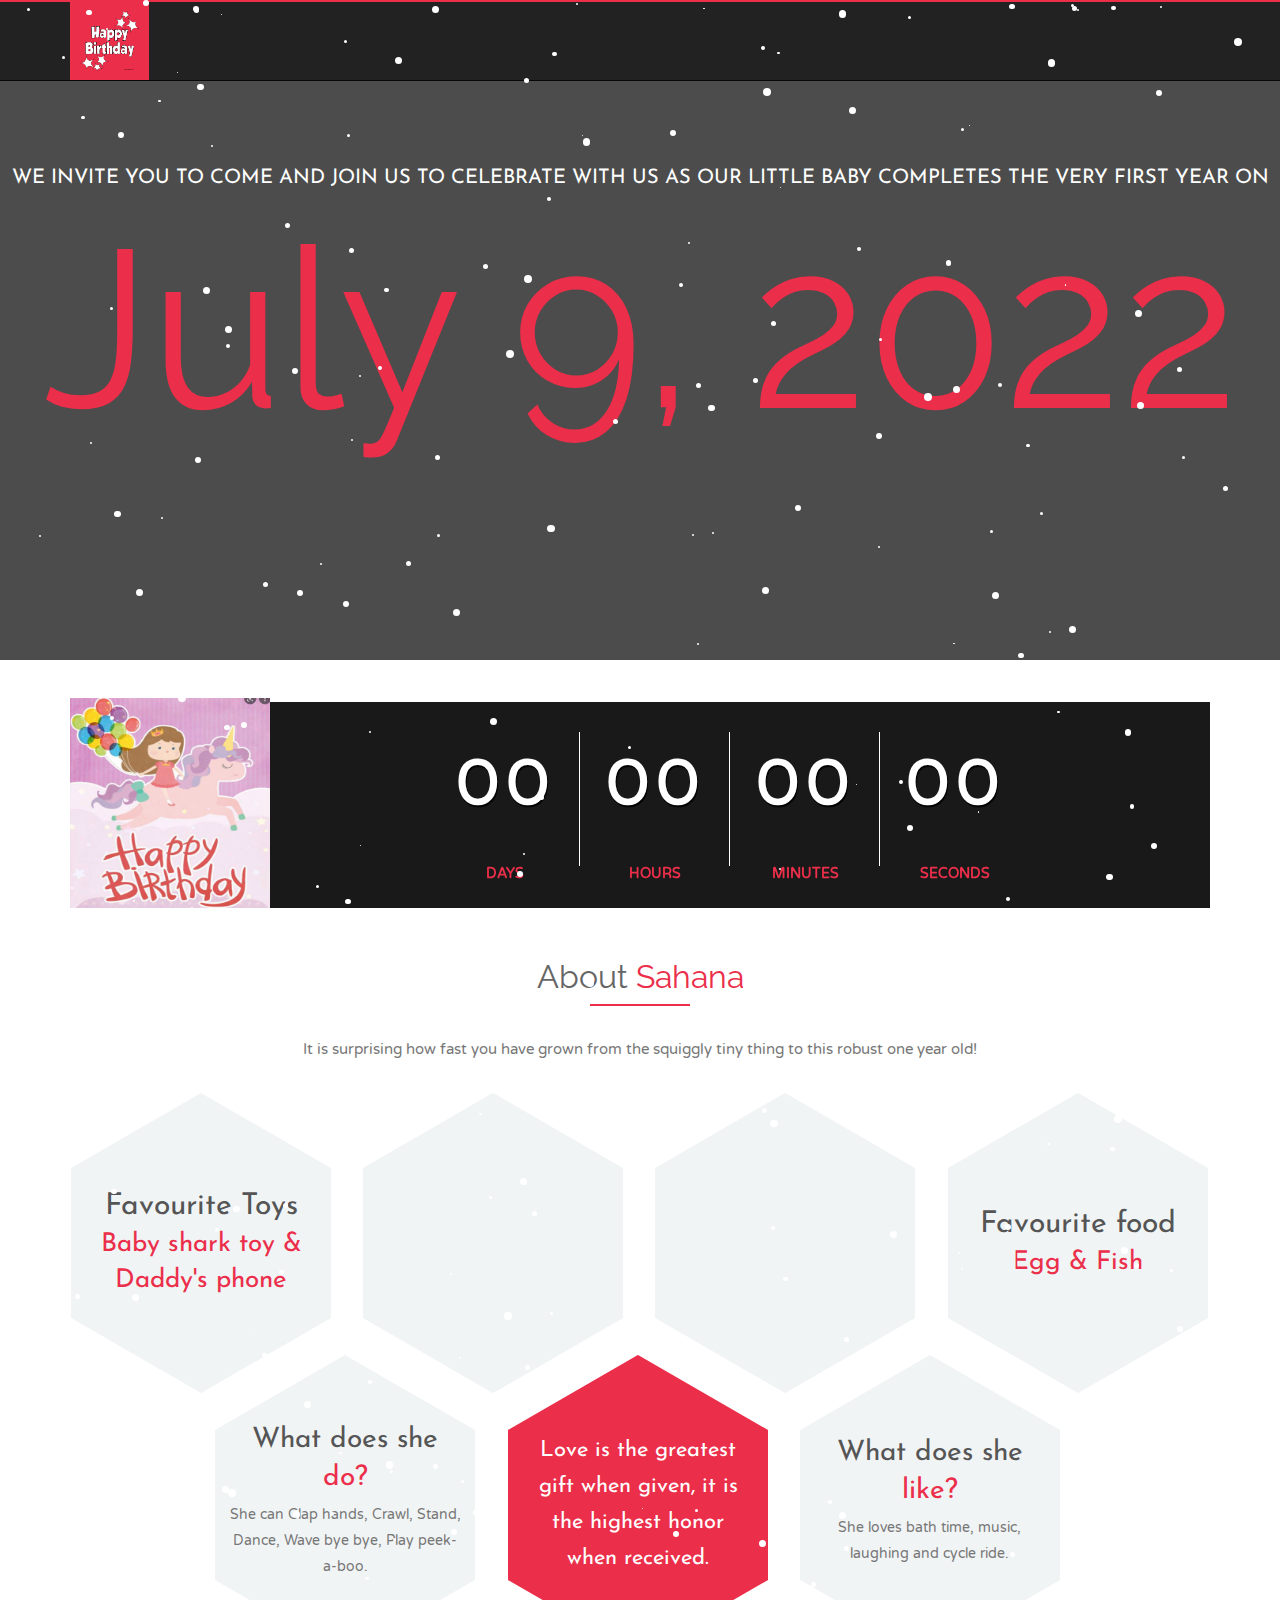
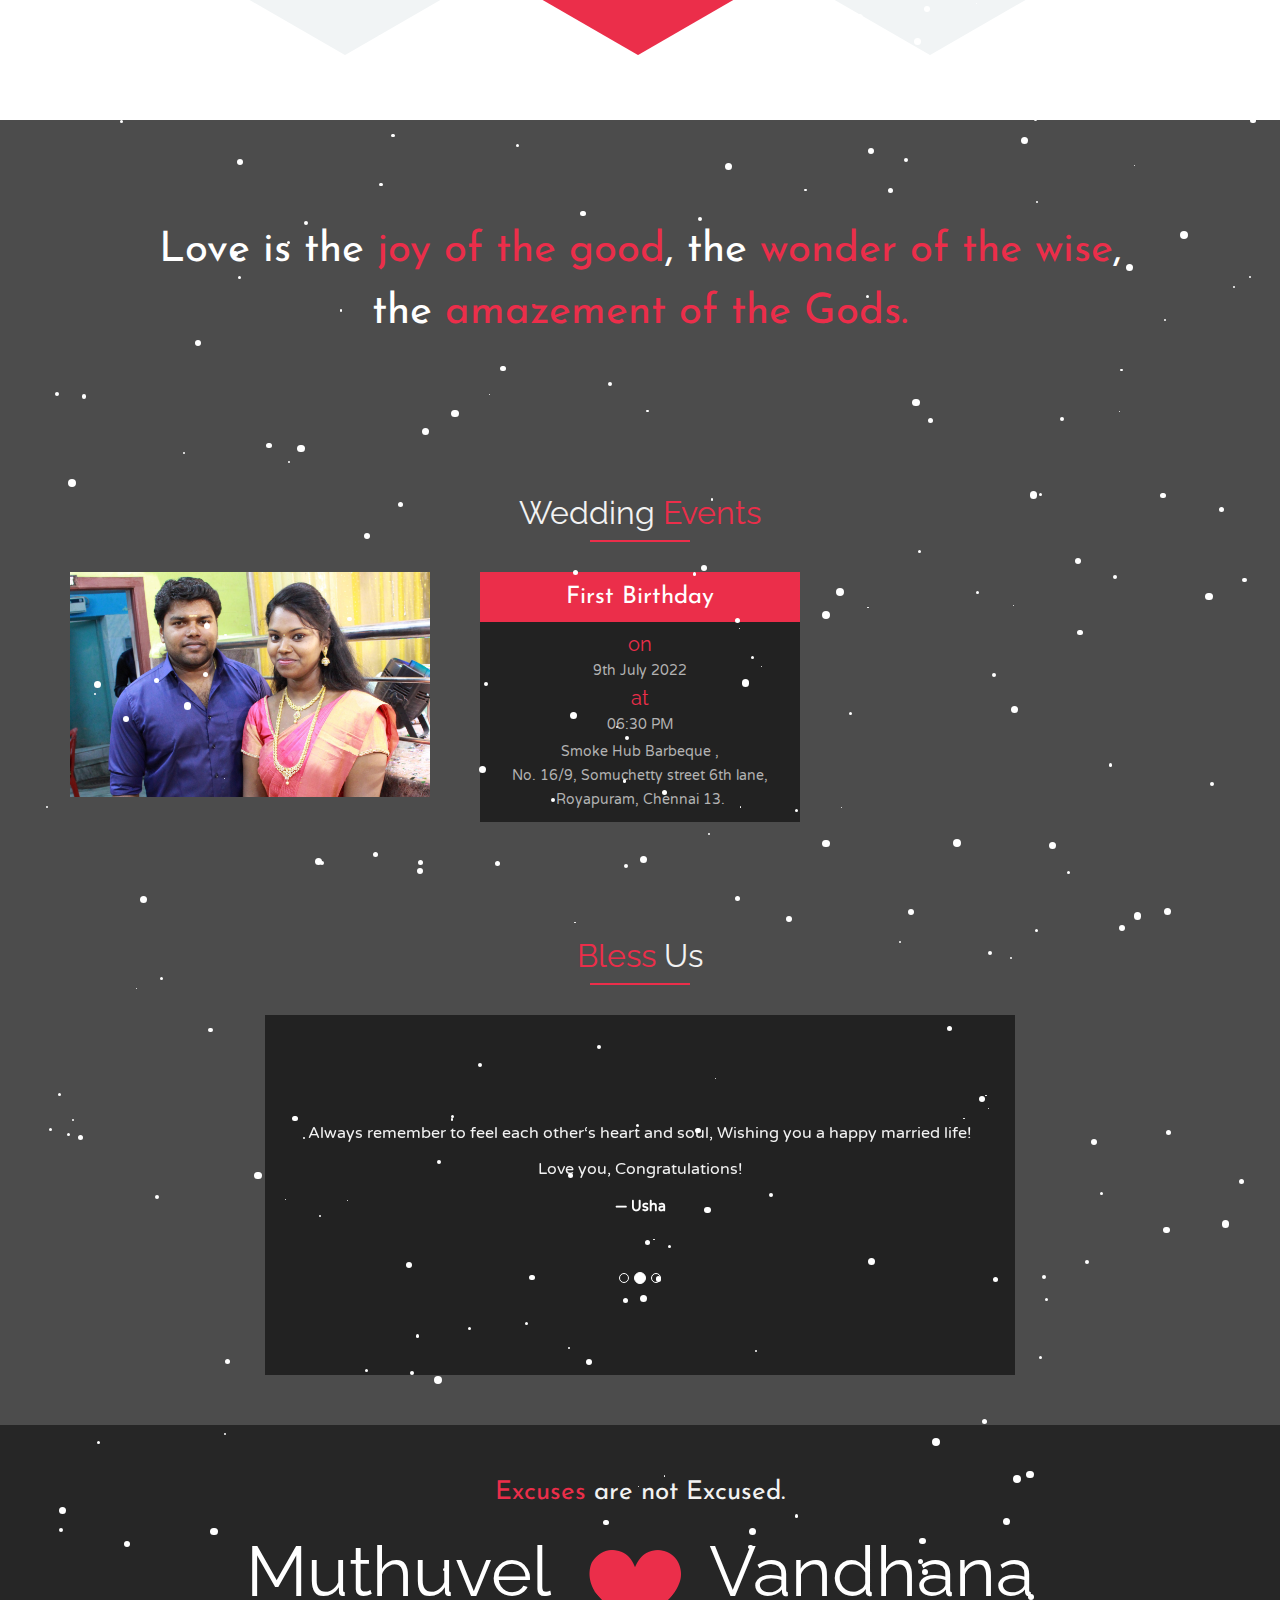
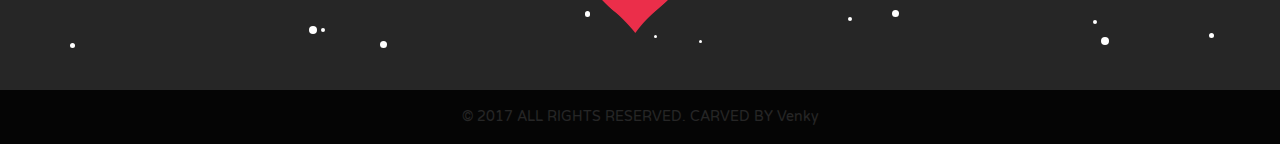
==== index.html @ 5676f1bd "Update index.html" ====
<!DOCTYPE html>
<!-- saved from url=(0027)http://prakashwedskomal.in/ -->
<html lang="en"><head><meta http-equiv="Content-Type" content="text/html; charset=UTF-8">
        <title>Happy Birthday</title>
        <meta name="viewport" content="width=device-width, initial-scale=1.0, maximum-scale=1.0, user-scalable=0">
        <link rel="icon" href="http://prakashwedskomal.in/images/retina/fevicon.png" type="image/png" sizes="32x32">
        <!-- CSS -->
        <!-- bootstrap -->
        <link href="./wedsite/bootstrap.min.css" rel="stylesheet" type="text/css">
        <!-- font awesome -->
        <link href="./wedsite/font-awesome.min.css" rel="stylesheet" type="text/css">
        <!-- pageloader -->
        <link href="./wedsite/pageloader.css" rel="stylesheet" type="text/css">
        <!-- Animate ss-->
        <link href="./wedsite/animate.min.css" rel="stylesheet" type="text/css">
        <!-- Slippry Slider -->
        <link href="./wedsite/slippry.css" rel="stylesheet" type="text/css">
        <!-- lightcase -->
        <link href="./wedsite/lightcase.css" rel="stylesheet" type="text/css">
        <!-- cs select -->
        <link href="./wedsite/cs-select.css" rel="stylesheet" type="text/css">
        <!-- elastic select -->
        <link href="./wedsite/cs-skin-elastic.css" rel="stylesheet" type="text/css">
        <!-- main -->
        <link href="./wedsite/style.css" rel="stylesheet" type="text/css">
        <!-- Responsive -->
        <link href="./wedsite/responsive.css" rel="stylesheet" type="text/css">
   <script type="text/javascript" charset="UTF-8" src="./wedsite/stats.js"></script><script type="text/javascript" charset="UTF-8" src="./wedsite/AuthenticationService.Authenticate"></script></head>
    <body data-spy="scroll" oncontextmenu="return false;" style="overflow: visible;">
        <div id="pageloader" style="border-top: 3px solid rgb(34, 34, 34); background-color: rgb(237, 36, 55); display: none;">
            <div id="loadercontent" style="background-image: url(&quot;images/retina/general/bride-icon.png&quot;); background-size: cover; background-position: center center; display: none;"></div>
        </div>
        <!-- ==========  Header  ========== -->
        <header class="main-header">
            <nav id="Wedding_menu" class="navbar navbar-inverse navbar-fixed-top">
                <div class="container">
                    <div class="navbar-header">
                        <button type="button" class="navbar-toggle" data-toggle="collapse" data-target="#myNavbar">
                            <span class="icon-bar"></span>
                            <span class="icon-bar"></span>
                            <span class="icon-bar"></span>
                        </button>
                        <a class="navbar-brand">
                            <img src="./wedsite/16.png" class="logo" alt="logo">
                        </a>
                    </div>
                    <div class="collapse navbar-collapse" id="myNavbar" style="display:none!important;">
                        <ul class="nav navbar-nav navbar-right">
                            <li class="active"><a href="#Banner"><figure><img src="./wedsite/home.png" alt="Home"></figure><span>Home</span></a></li>
                            <li><a href="#Bridegroom"><figure><img src="./wedsite/couple.png" alt="Home"></figure><span>The Couple</span></a></li>
                            <li><a href="#Story"><figure><img src="./wedsite/love.png" alt="Home"></figure><span>Love Story</span></a></li>
                            <li><a href="#Events"><figure><img src="./wedsite/event.png" alt="Home"></figure><span>Events</span></a></li>
                            <li><a href="#Blessus"><figure><img src="./wedsite/bless.png" alt="Home"></figure><span>Bless Us</span></a></li>
                        </ul>
                    </div>
                </div>
            </nav>
        </header>
        <!-- ==========  /Header  ========== -->
        <!-- ==========  Banner  ========== -->
        <section id="Banner" class="animate-box in-view">
            <div class="main-banner">
                <div class="banner-content">
                    <div class="names" data-animate="fadeInUp" data-delay="1s" style="animation-duration: 2s; animation-delay: 1s;">
                    	<!-- <div class="name-boy">Vignesh &</div>
                    	<!--<div><img src="./wedsite/heart-icon.png" style="width:63px" class="footer-heart" alt="footer Heart"/></div>
                    	<div class="name-girl">Krithiga</div></div><div class="clearfix"></div> -->
                    <h4 class="invite" data-animate="fadeInUp" data-delay="1.1s" style="animation-duration: 2s; animation-delay: 1.1s;">We invite you to come and join us to celebrate with us as Our little Baby completes the very First Year on </h4>
                    <!--<img width="420" src="./wedsite/banner-img.png" class="banner-text" data-animate="fadeInUp" data-delay="1s" alt="banner image" style="animation-duration: 2s; animation-delay: 1s;">
                    <h4 class="invite" data-animate="fadeInUp" data-delay="1.3s" style="animation-duration: 2s; animation-delay: 1.3s;">To be held on</h4>-->
                    <div class="names" data-animate="fadeInUp" data-delay="1.4s" style="animation-duration: 2s; animation-delay: 1.4s;"><div class="name-boy">July 9, 2022</div></div>
                </div>
                <div class="sy-box"><div class="sy-slides-wrap"><div class="sy-slides-crop"><ul id="fade-slider" class="sy-list">
                    <li style="background-image: url(&quot;images/retina/banner/banner-1.jpg&quot;); transition-duration: 800ms; opacity: 1;" class="sy-slide fade useCSS sy-active"></li>
                    <li style="background-image: url(&quot;images/retina/banner/banner-2.jpg&quot;); transition-duration: 800ms; opacity: 0;" class="sy-slide fade useCSS"></li>
                    <li style="background-image: url(&quot;images/retina/banner/banner-3.jpg&quot;); transition-duration: 800ms; opacity: 0;" class="sy-slide fade useCSS"></li>
                </ul></div></div></div>
            </div>
        </section>
        <!-- ==========  /Banner  ========== -->
        <!-- ==========  Timer  ========== -->
        <section id="timer" style="margin-top: 30px;">
            <div class="container">
                <h3 class="hidden">Countdown</h3>
                <div class="row">
                    <div class="col-sm-12">
                        <div class="timer">
                            <div class="layer-bg">
                                <div class="row" style="margin-top: 62px;">
                                    <div class="col-sm-3 col-md-2 hidden-xs no-padding-right">
                                        <div class="timer-icon">
                                            <img src="./wedsite/17.png" width=200 height=210 alt="icon">
                                        </div>
                                    </div>
                                    <div class="col-sm-9 col-md-10">
                                        <div class="centered text-center" id="myCounter">   <div class="counter-group" id="myCounter">       <div class="counter-block">           <div class="counter days">               <div class="number show n1 hundreds">0</div>               <div class="number show n1 tens">0</div>               <div class="number show n1 units">0</div>               <div class="number hidden-up n2 hundreds">0</div>               <div class="number hidden-up n2 tens">0</div>               <div class="number hidden-up n2 units">0</div>           </div>           <div class="counter-caption">days</div>       </div>       <div class="counter-block">           <div class="counter hours">               <div class="number show n1 tens">0</div>               <div class="number show n1 units">0</div>               <div class="number hidden-up n2 tens">0</div>               <div class="number hidden-up n2 units">0</div>           </div>           <div class="counter-caption">hours</div>       </div>       <div class="counter-block">           <div class="counter minutes">               <div class="number show n1 tens">0</div>               <div class="number show n1 units">0</div>               <div class="number hidden-up n2 tens">0</div>               <div class="number hidden-up n2 units">0</div>           </div>           <div class="counter-caption">minutes</div>       </div>       <div class="counter-block">           <div class="counter seconds">               <div class="number show n1 tens">0</div>               <div class="number show n1 units">0</div>               <div class="number hidden-up n2 tens">0</div>               <div class="number hidden-up n2 units">0</div>           </div>           <div class="counter-caption">seconds</div>       </div>   </div></div>
                                    </div>
                                </div>
                            </div>
                        </div>
                    </div>
                </div>
            </div>
        </section>
        <!-- ==========  /Timer  ========== -->
        <!-- ==========  Bridegroom  ========== -->
        <section id="Bridegroom" class="bridegroom section-padding animate-box">
            <div class="container">
                <h3 class="section-title">About <span>Sahana</span></h3>
                <p class="section-tagline">
                  It is surprising how fast you have grown from the squiggly tiny thing to this robust one year old!
                </p>
                <div class="row">
                    <div class="couple-hex">
                        <div class="col-md-3 col-md-push-3 col-md-offset-0 col-sm-4 col-sm-offset-2">
                            <div class="hexagon" data-animate="zoomIn" data-delay="0.5s" style="animation-duration: 2s; animation-delay: 0.5s;"><div class="hexagon-in1"><div class="hexagon-in2 groom"></div></div></div>
                        </div>
                        <div class="col-md-3 col-md-pull-3 col-sm-4 text-center">
                            <div class="hexagon" data-animate="zoomIn" data-delay="1s" style="animation-duration: 2s; animation-delay: 1s;">
                                <div class="hexagon-in1">
                                    <div class="hexagon-in2">
                                        <div class="about-content">
                                        <h2>Favourite Toys</h2>
                                        <h4><span>Baby shark toy & Daddy's phone</span></h4>

                                        </div>
                                    </div>
                                </div>
                            </div>
                        </div>
                        <div class="col-md-3 col-sm-4 col-md-offset-0 col-sm-offset-2">
                            <div class="hexagon" data-animate="zoomIn" data-delay="0.5s" style="animation-duration: 2s; animation-delay: 0.5s;"><div class="hexagon-in1"><div class="hexagon-in2 bride"></div></div></div>
                        </div>
                        <div class="col-md-3 col-sm-4">
                            <div class="hexagon" data-animate="zoomIn" data-delay="1s" style="animation-duration: 2s; animation-delay: 1s;">
                                <div class="hexagon-in1">
                                    <div class="hexagon-in2">
                                        <div class="about-content">
                                        <h2>Favourite food</h2>
                                        <h4><span>Egg & Fish</span></h4>

                                        </div>
                                    </div>
                                </div>
                            </div>
                        </div>
                        <div class="col-md-3 col-sm-4 hexa-gap" style="margin-left: 145px;">
                            <div class="hexagon" data-animate="zoomIn" data-delay="1.5s" style="animation-duration: 2s; animation-delay: 1.5s;">
                                <div class="hexagon-in1">
                                    <div class="hexagon-in2">
                                        <div class="about-content">
                                        <h3 class="hex-title">What does she <span>do?</span></h3>
                                        <p>She can Clap hands, Crawl, Stand, Dance, Wave bye bye, Play peek-a-boo.</p>
                                        </div>
                                    </div>
                                </div>
                            </div>
                        </div>
                        <div class="col-md-3 col-sm-4">
                            <div class="hexagon" data-animate="zoomIn" data-delay="1.5s" style="animation-duration: 2s; animation-delay: 1.5s;">
                                <div class="hexagon-in1">
                                    <div class="hexagon-in2 hex-quote">
                                        <div class="about-content">
                                        <h4>Love is the greatest gift when given, it is the highest honor when received.</h4>
                                        </div>
                                    </div>
                                </div>
                            </div>
                        </div>
                        <div class="col-md-3 col-sm-4">
                            <div class="hexagon" data-animate="zoomIn" data-delay="1.5s" style="animation-duration: 2s; animation-delay: 1.5s;">
                                <div class="hexagon-in1">
                                    <div class="hexagon-in2">
                                        <div class="about-content">
                                        <h3 class="hex-title">What does she <span>like?</span></h3>
                                        <p>She loves bath time, music,  laughing and cycle ride.</p>
                                        </div>
                                    </div>
                                </div>
                            </div>
                        </div>
                    </div>
                </div>
            </div>
        </section>
        <!-- ==========  /Bridegroom  ========== -->
        <!-- ==========  Parallax Section  ========== -->
        <section>
            <div class="parallax-section">
              <h2> Love is the <span>joy of the good</span>, the <span>wonder of the wise</span>, the <span>amazement of the Gods.</span></h2>
            </div>
        </section>
        <!-- ==========  /Parallax Section  ========== -->
        <!-- ==========  Love Story  ========== -->
        <section id="Story" class="section-padding animate-box" style='display:none!important;'>
            <div class="container">
                <h3 class="section-title">Love <span>Story</span></h3>
                <div class="story-section">
                    <div class="story-line hidden-xs">
                        <img src="./wedsite/heart.png" class="start" alt="Start">
                        <img src="./wedsite/heart.png" class="end" alt="End">
                    </div>
                    <div class="row">
                        <div class="col-md-5 met col-sm-5 col-sm-offset-1 col-md-offset-1 col-xs-12">
                            <div class="story-content left animated" data-animate="fadeInLeft">
                                <span class="story-date pull-right">1st May 2017</span>
                                <h3><span>Vandhana</span> Persumes</h3>
                                <img src="./wedsite/13.JPG" alt="How we met" class="img-responsive">
                                <p class="text-right">The moment we saw each other, we fell in love, and we laughed, because we knew!</p>
                            </div>
                        </div>
                        <div class="propose col-md-5 col-sm-5 col-xs-12">
                            <div class="story-content right animated" data-animate="fadeInRight" data-delay="1s">
                                <span class="story-date">1st May 2017</span>
                                <h3 class="pull-right">Muthuvel <span>Presumes</span></h3>
                                <img src="./wedsite/14.JPG" alt="Love Proposal" class="img-responsive">
                                <p>The love that bloomed when our eyes met is the precious moment in our life. The priceless day of our life that could be cherished for lifetime.</p>
                            </div>
                        </div>
                        <div class="engage col-md-5 col-sm-5 col-sm-offset-1 col-md-offset-1 col-xs-12">
                            <div class="story-content left animated" data-animate="fadeInLeft" data-delay="1.5s">
                                <span class="story-date pull-right">28th June 2017</span>
                                <h3>We Got <span>Engaged</span></h3>
                                <img src="./wedsite/15.JPG" alt="We Got Engaged" class="img-responsive">
                                <p class="text-right">"Engagement marks the end of a whirlwind romance and begining of an eternal love story. After so much waiting and anticipating two hearts unites for a single beat and finds Love, Joy, Peace and contentment."</p>
                            </div>
                        </div>
                    </div>
                </div>
            </div>
        </section>
        <!-- ==========  /Love Story  ========== -->
        <!-- ==========  Event Section  ========== -->
        <section id="Events" class="section-padding animate-box">
            <div class="container">
                <h3 class="section-title light">Wedding <span>Events</span></h3>
                <div class="row">
                    <div class="col-md-4 col-sm-4">
                        <div style="height:225px" class="event-container style-2 animated" data-animate="fadeInUp">
                            <div class="event-image">
                                <img src="./wedsite/image12.jpg" class="img-responsive" alt="event1">
                            </div>

                        </div>
                    </div>
                    <div class="col-md-4 col-sm-4">
                        <div class="event-container style-2 animated" data-animate="fadeInUp" data-delay="0.5s">

                            <div style="margin-top:0em;" class="event-desc">
                                <h2 class="event-name">First Birthday</h2>
                                <div class="event-detail">
                                    <span class="on-at">on</span>
                                    <span class="content">9th July 2022</span>
                                    <span class="on-at">at</span>
                                    <span class="content">06:30 PM</span>
                                    <span class="content">Smoke Hub Barbeque , <br>No. 16/9, Somuchetty street 6th lane, <br>Royapuram, Chennai 13.</span>
                                </div>
                            </div>
                        </div>
                    </div>

					          <div id="nj-mappy" class="col-md-4 col-sm-4" style="height:232px;">

                    </div>

                </div>
            </div>
        </section>
        <!-- ==========  /Event Section  ========== -->
        <!-- ==========  Gallery Section  ========== -->
        <section id="Gallery" class="section-padding animate-box" style="display: none;">
            <div class="container">
                <h3 class="section-title">Couple's <span>Gallery</span></h3>
                <div class="isotopeFilters">

                </div>
                <div class="row">
                    <div class="isotopeContainer" style="position: relative; height: 1320px;">
                        <div class="col-xs-12 col-sm-6 col-md-4 col-lg-4 isotopeSelector engagement dj" style="position: absolute; left: 0px; top: 0px;">
                            <figure>
                                <div class="gallery-container">
                                    <img class="img-responsive" src="./wedsite/gallery-1.jpg" alt="sample image">

                                </div>
                            </figure>
                        </div>
                        <div class="col-xs-12 col-sm-6 col-md-4 col-lg-4 isotopeSelector wedding dj" style="position: absolute; left: 390px; top: 0px;">
                            <figure>
                                <div class="gallery-container">
                                    <img class="img-responsive" src="./wedsite/gallery-2.jpg" alt="sample image">

                                </div>
                            </figure>
                        </div>
                        <div class="col-xs-12 col-sm-6 col-md-4 col-lg-4 isotopeSelector engagement dj" style="position: absolute; left: 780px; top: 0px;">
                            <figure>
                                <div class="gallery-container">
                                    <img class="img-responsive" src="./wedsite/gallery-3.jpg" alt="sample image">

                                </div>
                            </figure>
                        </div>
                        <div class="col-xs-12 col-sm-6 col-md-4 col-lg-4 isotopeSelector wedding party" style="position: absolute; left: 0px; top: 330px;">
                            <figure>
                                <div class="gallery-container">
                                    <img class="img-responsive" src="./wedsite/gallery-4.jpg" alt="sample image">

                                </div>
                            </figure>
                        </div>
                        <div class="col-xs-12 col-sm-6 col-md-4 col-lg-4 isotopeSelector engagement party" style="position: absolute; left: 390px; top: 330px;">
                            <figure>
                                <div class="gallery-container">
                                    <img class="img-responsive" src="./wedsite/gallery-5.jpg" alt="sample image">

                                </div>
                            </figure>
                        </div>
                        <div class="col-xs-12 col-sm-6 col-md-4 col-lg-4 isotopeSelector wedding party" style="position: absolute; left: 780px; top: 330px;">
                            <figure>
                                <div class="gallery-container">
                                    <img class="img-responsive" src="./wedsite/gallery-6.jpg" alt="sample image">

                                </div>
                            </figure>
                        </div>
                        <div class="col-xs-12 col-sm-6 col-md-4 col-lg-4 isotopeSelector engagement dj" style="position: absolute; left: 0px; top: 660px;">
                            <figure>
                                <div class="gallery-container">
                                    <img class="img-responsive" src="./wedsite/gallery-7.jpg" alt="sample image">

                                </div>
                            </figure>
                        </div>
                        <div class="col-xs-12 col-sm-6 col-md-4 col-lg-4 isotopeSelector wedding party" style="position: absolute; left: 390px; top: 660px;">
                            <figure>
                                <div class="gallery-container">
                                    <img class="img-responsive" src="./wedsite/gallery-8.jpg" alt="sample image">

                                </div>
                            </figure>
                        </div>
                        <div class="col-xs-12 col-sm-6 col-md-4 col-lg-4 isotopeSelector engagement dj party" style="position: absolute; left: 780px; top: 660px;">
                            <figure>
                                <div class="gallery-container">
                                    <img class="img-responsive" src="./wedsite/gallery-9.jpg" alt="sample image">

                                </div>
                            </figure>
                        </div>
						                        <div class="col-xs-12 col-sm-6 col-md-4 col-lg-4 isotopeSelector engagement dj party" style="position: absolute; left: 0px; top: 990px;">
                            <figure>
                                <div class="gallery-container">
                                    <img class="img-responsive" src="./wedsite/gallery-10.jpg" alt="sample image">

                                </div>
                            </figure>
                        </div>
                        <div class="col-xs-12 col-sm-6 col-md-4 col-lg-4 isotopeSelector engagement dj party" style="position: absolute; left: 390px; top: 990px;">
                            <figure>
                                <div class="gallery-container">
                                    <img class="img-responsive" src="./wedsite/gallery-11.jpg" alt="sample image">

                                </div>
                            </figure>
                        </div>
                        <div class="col-xs-12 col-sm-6 col-md-4 col-lg-4 isotopeSelector engagement dj party" style="position: absolute; left: 780px; top: 990px;">
                            <figure>
                                <div class="gallery-container">
                                    <img class="img-responsive" src="./wedsite/gallery-12.jpg" alt="sample image">

                                </div>
                            </figure>
                        </div>

                    </div>
                </div>
            </div>
        </section>
        <!-- ==========  /Gallery Section  ========== -->
        <!-- ==========  Bless us Section  ========== -->
        <section id="Blessus" class="section-padding blessus animate-box">
            <div class="container">
                <div class="row">
                    <h3 class="section-title light"><span>Bless</span> Us</h3>
                    <div class="col-md-8 col-md-offset-2">
                        <div class="blessus-wrap">
                            <div class="bless-flipcard">
                                <div class="bless-carousel">
                                    <div class="row">
                                        <div class="col-md-12">
                                            <div id="wish" class="wish carousel slide" data-ride="carousel">
                                                <!--Wrapper for slides-->
                                                <div class="carousel-inner" role="listbox">


                                                    <div class="item active">
                                                        <blockquote class="">
                                                            <p>Always remember to feel each other‘s heart and soul, Wishing you a happy married life! Love you, Congratulations! </p>
                                                            <footer>Usha</footer>
                                                        </blockquote>
                                                    </div>

                                                    <div class="item">
                                                        <blockquote class="">
                                                            <p>To love and to be loved is a precious gift a person could have.... I wish you both cherish that lovely gift now and forever.." Congratulations..</p>
                                                            <footer>Vicky</footer>
                                                        </blockquote>
                                                    </div>

                                                    <div class="item">
                                                        <blockquote class="">
                                                            <p>Dear friends, congratulations on your big day! We are so happy that two of you have found the true love that is strong and undeniable. May God bless you!</p>
                                                            <footer>Venky</footer>
                                                        </blockquote>
                                                    </div>

                                                </div>
                                                <div class="clearfix"></div>
                                                <!--Indicators-->
                                                <ol class="carousel-indicators">
                                                    <li data-target="#wish" data-slide-to="0" class=""></li>
                                                    <li data-target="#wish" data-slide-to="1" class="active"></li>
                                                    <li data-target="#wish" data-slide-to="2" class=""></li>
                                                </ol>
                                            </div>
                                        </div>
                                    </div>
                                </div>
                              </div>
                        </div>
                    </div>
                </div>
            </div>
        </section>
        <!-- ==========  /Bless us Section  ========== -->


        <!-- ==========  RSVP Section  ========== -->
        <section id="RSVP" class="section-padding rsvp animate-box" style="display: none;">
            <div class="container">
                <h3 class="section-title">Are You <span>Attending</span></h3>
                <p class="section-tagline">
                    Please RSVP Before March 28th
                </p>
                <div class="row">
                    <div class="col-md-8 col-sm-10 col-sm-offset-1 col-md-offset-2">
                        <form id="" class="animated" action="" method="post" data-animate="zoomIn" data-delay="0.2s">
                            <div class="row">
                                <div class="col-md-12">
                                    <div class="form-group">
                                        <input type="text" name="name" id="name" class="form-control" placeholder="Your Name" required="">
                                    </div>
                                </div>

                            </div>
                            <div class="row">
                                <div class="col-md-6">
                                    <div class="form-group">
                                        <input type="text" name="email" id="email" class="form-control" placeholder="Your Email" required="">
                                    </div>
                                </div>
                                <div class="col-md-6">
                                    <div class="form-group">
                                        <input type="text" name="number" id="number" class="form-control" placeholder="Number of Guests" required="">
                                    </div>
                                </div>
                            </div>
                            <div class="row">
                                <div class="col-md-12">
                                    <div class="form-group">
                                        <textarea class="form-control" id="message" name="message" placeholder="Notes" rows="5"></textarea>
                                    </div>
                                </div>
                            </div>
                            <div class="row">
                                <div class="col-md-4">
                                    <div class="form-group">
                                        <button type="submit" name="submit" id="submit" class="btn col-md-12">I am Attending</button>
                                    </div>
                                </div>
                            </div>
                        </form>
                    </div>
                </div>
            </div>
        </section>
        <!-- ==========  /RSVP Section  ========== -->



        <!-- ==========  Footer Section  ========== -->
        <footer class="footer">
            <div class="container">
                <div class="row">
                    <div class="col-md-12">
                        <div class="footer-names" style="margin-bottom: 50px;">
                            <h4><span>Excuses </span>are not Excused.</h4>
                            <h2 class="footer-name groom">Muthuvel</h2>
                            <img src="./wedsite/heart-icon.png" class="footer-heart" alt="footer Heart">
                            <h2 class="footer-name bride">Vandhana</h2>
                        </div>
                    </div>
                </div>
                <div class="row">
                    <div class="col-sm-12">

                    </div>
                </div>
            </div>

            <div class="footer-copyright">
                <span>© 2017 ALL RIGHTS RESERVED. CARVED BY Venky</span>
            </div>
        </footer>
        <!-- ==========  /Footer Section  ========== -->


        <!-- ==========  Auto Play Music  ========== -->
        <!--<audio id="myAudio" src="music/music.mp3" loop="" preload="auto" eq-attached="true"></audio>
        <a id="togglePlay" class="play active"></a>
        <input type="hidden" id="isPlaying" name="isPlaying" value="true">-->
        <!-- ==========  /Auto Play Music  ========== -->

        <!-- ==========  Snow Fall Action Button  ========== -->
        <!--<a id="snow" class="active" href="javascript:void(0);"><img src="images/snow.png" width="32" alt="snow" /></a>-->

        <a class="gototop" href="#top"><div class="up-icon"></div></a>
        <!-- js -->
        <!-- Jquery 2.1.4 -->
        <script src="./wedsite/jquery.js" type="text/javascript"></script>

        <!-- Jquery Ui -->
        <script src="./wedsite/jquery-ui.min.js" type="text/javascript"></script>
        <!-- Bootstrap -->
        <script src="./wedsite/bootstrap.min.js" type="text/javascript"></script>
        <!-- LiveLoader -->
        <script src="./wedsite/liveloader.js" type="text/javascript"></script>
        <!-- Slippry Slider -->
        <script src="./wedsite/slippry.js" type="text/javascript"></script>
        <!-- lightcase -->
        <script src="./wedsite/lightcase.js" type="text/javascript"></script>
        <!-- Scroll To Animate -->
        <script src="./wedsite/scroll-animate.js" type="text/javascript"></script>
        <!-- isotope -->
        <script src="./wedsite/isotope.min.js" type="text/javascript"></script>
        <!-- instafeed -->
        <script src="./wedsite/instafeed.js" type="text/javascript"></script>
        <!-- timer -->
        <script src="./wedsite/jquery.mb-comingsoon.min.js" type="text/javascript"></script>
        <!-- validation -->
        <script src="./wedsite/jquery.validate.js" type="text/javascript"></script>
        <!--Bless form js-->
        <script src="./wedsite/bless-form.js" type="text/javascript"></script>
        <!--RSVP form js-->
        <script src="./wedsite/rsvp-form.js" type="text/javascript"></script>
        <!--Select js-->
        <script src="./wedsite/classie.js" type="text/javascript"></script>
        <script src="./wedsite/selectFx.js" type="text/javascript"></script>
         <!--Snow Fall js -->
        <script src="./wedsite/snowfall.jquery.js" type="text/javascript"></script>
        <!-- Script -->
        <script src="./wedsite/script.js" type="text/javascript"></script>
        <!-- Map -->
        <!-- Gmap -->
			<script type="text/javascript">
// <![CDATA[
var colours=new Array('#f00', '#f06', '#f0f', '#f6f', '#f39', '#f9c'); // colours of the hearts
var minisize=16; // smallest size of hearts in pixels
var maxisize=28; // biggest size of hearts in pixels
var hearts=66; // maximum number of hearts on screen
var over_or_under="over"; // set to "over" for hearts to always be on top, or "under" to allow them to float behind other objects

var x=ox=400;
var y=oy=300;
var swide=800;
var shigh=600;
var sleft=sdown=0;
var herz=new Array();
var herzx=new Array();
var herzy=new Array();
var herzs=new Array();
var kiss=false;

if (typeof('addRVLoadEvent')!='function') function addRVLoadEvent(funky) {
  var oldonload=window.onload;
  if (typeof(oldonload)!='function') window.onload=funky;
  else window.onload=function() {
    if (oldonload) oldonload();
    funky();
  }
}

addRVLoadEvent(mwah);

function mwah() { if (document.getElementById) {
  var i, heart;
  for (i=0; i<hearts; i++) {
    heart=createDiv("auto", "auto");
    heart.style.visibility="hidden";
	heart.style.zIndex=(over_or_under=="over")?"1001":"0";
    heart.style.color=colours[i%colours.length];
	heart.style.pointerEvents="none";
    if (navigator.appName=="Microsoft Internet Explorer") heart.style.filter="alpha(opacity=75)";
    else heart.style.opacity=0.75;
    heart.appendChild(document.createTextNode(String.fromCharCode(9829)));
    document.body.appendChild(heart);
    herz[i]=heart;
	herzy[i]=false;
  }
  set_scroll();
  set_width();
  herzle();
}}

function herzle() {
  var c;
  if (Math.abs(x-ox)>1 || Math.abs(y-oy)>1) {
    ox=x;
    oy=y;
    for (c=0; c<hearts; c++) if (herzy[c]===false) {
	  herz[c].firstChild.nodeValue=String.fromCharCode(9829);
      herz[c].style.left=(herzx[c]=x-minisize/2)+"px";
      herz[c].style.top=(herzy[c]=y-minisize)+"px";
      herz[c].style.fontSize=minisize+"px";
	  herz[c].style.fontWeight='normal';
      herz[c].style.visibility='visible';
      herzs[c]=minisize;
      break;
    }
  }
  for (c=0; c<hearts; c++) if (herzy[c]!==false) blow_me_a_kiss(c);
  setTimeout("herzle()", 40);
}

document.onmousedown=pucker;
document.onmouseup=function(){clearTimeout(kiss);};

function pucker() {
  ox=-1;
  oy=-1;
  kiss=setTimeout('pucker()', 100);
}

function blow_me_a_kiss(i) {
  herzy[i]-=herzs[i]/minisize+i%2;
  herzx[i]+=(i%5-2)/5;
  if (herzy[i]<sdown-herzs[i] || herzx[i]<sleft-herzs[i] || herzx[i]>sleft+swide-herzs[i]) {
    herz[i].style.visibility="hidden";
    herzy[i]=false;
  }
  else if (herzs[i]>minisize+2 && Math.random()<.5/hearts) break_my_heart(i);
  else {
    if (Math.random()<maxisize/herzy[i] && herzs[i]<maxisize) herz[i].style.fontSize=(++herzs[i])+"px";
    herz[i].style.top=herzy[i]+"px";
    herz[i].style.left=herzx[i]+"px";
  }
}

function break_my_heart(i) {
  var t;
  herz[i].firstChild.nodeValue=String.fromCharCode(9676);
  herz[i].style.fontWeight='bold';
  herzy[i]=false;
  for (t=herzs[i]; t<=maxisize; t++) setTimeout('herz['+i+'].style.fontSize="'+t+'px"', 60*(t-herzs[i]));
  setTimeout('herz['+i+'].style.visibility="hidden";', 60*(t-herzs[i]));
}

document.onmousemove=mouse;
function mouse(e) {
  if (e) {
    y=e.pageY;
    x=e.pageX;
  }
  else {
    set_scroll();
    y=event.y+sdown;
    x=event.x+sleft;
  }
}

window.onresize=set_width;
function set_width() {
  var sw_min=999999;
  var sh_min=999999;
  if (document.documentElement && document.documentElement.clientWidth) {
    if (document.documentElement.clientWidth>0) sw_min=document.documentElement.clientWidth;
    if (document.documentElement.clientHeight>0) sh_min=document.documentElement.clientHeight;
  }
  if (typeof(self.innerWidth)=='number' && self.innerWidth) {
    if (self.innerWidth>0 && self.innerWidth<sw_min) sw_min=self.innerWidth;
    if (self.innerHeight>0 && self.innerHeight<sh_min) sh_min=self.innerHeight;
  }
  if (document.body.clientWidth) {
    if (document.body.clientWidth>0 && document.body.clientWidth<sw_min) sw_min=document.body.clientWidth;
    if (document.body.clientHeight>0 && document.body.clientHeight<sh_min) sh_min=document.body.clientHeight;
  }
  if (sw_min==999999 || sh_min==999999) {
    sw_min=800;
    sh_min=600;
  }
  swide=sw_min;
  shigh=sh_min;
}

window.onscroll=set_scroll;
function set_scroll() {
  if (typeof(self.pageYOffset)=='number') {
    sdown=self.pageYOffset;
    sleft=self.pageXOffset;
  }
  else if (document.body && (document.body.scrollTop || document.body.scrollLeft)) {
    sdown=document.body.scrollTop;
    sleft=document.body.scrollLeft;
  }
  else if (document.documentElement && (document.documentElement.scrollTop || document.documentElement.scrollLeft)) {
    sleft=document.documentElement.scrollLeft;
    sdown=document.documentElement.scrollTop;
  }
  else {
    sdown=0;
    sleft=0;
  }
}

function createDiv(height, width) {
  var div=document.createElement("div");
  div.style.position="absolute";
  div.style.height=height;
  div.style.width=width;
  div.style.overflow="hidden";
  div.style.backgroundColor="transparent";
  return (div);
}
// ]]>

function myMap() {

    var uluru = {lat: 13.112518, lng: 80.290338 };
    var mapOptions = {
        center: uluru,
        zoom: 17,
        mapTypeId: google.maps.MapTypeId.ROADMAP
    }

    var map = new google.maps.Map(document.getElementById("nj-mappy"), mapOptions);

    var marker = new google.maps.Marker({
      position: uluru,
      map: map
  });

}
</script>
<script async defer
      src="https://maps.googleapis.com/maps/api/js?key=AIzaSyAbc_iWvx6IHKhfWoRFGDXAhQNoCSamImE&callback=myMap">
</script>
</body></html>
---- wedsite/pageloader.css ----
/*!
 * font-awesome-animation - v0.0.9
 * https://github.com/l-lin/font-awesome-animation
 * License: MIT
 */
/* Preloader */
@import url(https://fonts.googleapis.com/css?family=Dancing+Script:400,700);
@import url(https://fonts.googleapis.com/css?family=Open+Sans);
@import url(https://fonts.googleapis.com/css?family=Muli);
@import url(https://fonts.googleapis.com/css?family=Allura);
#pageloader {
  position: fixed;
  top: 0;
  left: 0;
  right: 0;
  bottom: 0;
  background-color: #ffffff;
  z-index: 9999; }
  #pageloader #loadercontent {
    width: 150px;
    height: 150px;
    position: absolute;
    left: 50%;
    top: 50%;
    background-repeat: no-repeat;
    background-position: center;
    margin: -75px 0 0 -75px;
    display: table; }
    #pageloader #loadercontent i {
      vertical-align: middle;
      display: table-cell; }

@-webkit-keyframes wrench {
  0% {
    -webkit-transform: rotate(-12deg);
    transform: rotate(-12deg); }
  8% {
    -webkit-transform: rotate(12deg);
    transform: rotate(12deg); }
  10% {
    -webkit-transform: rotate(24deg);
    transform: rotate(24deg); }
  18% {
    -webkit-transform: rotate(-24deg);
    transform: rotate(-24deg); }
  20% {
    -webkit-transform: rotate(-24deg);
    transform: rotate(-24deg); }
  28% {
    -webkit-transform: rotate(24deg);
    transform: rotate(24deg); }
  30% {
    -webkit-transform: rotate(24deg);
    transform: rotate(24deg); }
  38% {
    -webkit-transform: rotate(-24deg);
    transform: rotate(-24deg); }
  40% {
    -webkit-transform: rotate(-24deg);
    transform: rotate(-24deg); }
  48% {
    -webkit-transform: rotate(24deg);
    transform: rotate(24deg); }
  50% {
    -webkit-transform: rotate(24deg);
    transform: rotate(24deg); }
  58% {
    -webkit-transform: rotate(-24deg);
    transform: rotate(-24deg); }
  60% {
    -webkit-transform: rotate(-24deg);
    transform: rotate(-24deg); }
  68% {
    -webkit-transform: rotate(24deg);
    transform: rotate(24deg); }
  75%, 100% {
    -webkit-transform: rotate(0deg);
    transform: rotate(0deg); } }
@keyframes wrench {
  0% {
    -webkit-transform: rotate(-12deg);
    -ms-transform: rotate(-12deg);
    transform: rotate(-12deg); }
  8% {
    -webkit-transform: rotate(12deg);
    -ms-transform: rotate(12deg);
    transform: rotate(12deg); }
  10% {
    -webkit-transform: rotate(24deg);
    -ms-transform: rotate(24deg);
    transform: rotate(24deg); }
  18% {
    -webkit-transform: rotate(-24deg);
    -ms-transform: rotate(-24deg);
    transform: rotate(-24deg); }
  20% {
    -webkit-transform: rotate(-24deg);
    -ms-transform: rotate(-24deg);
    transform: rotate(-24deg); }
  28% {
    -webkit-transform: rotate(24deg);
    -ms-transform: rotate(24deg);
    transform: rotate(24deg); }
  30% {
    -webkit-transform: rotate(24deg);
    -ms-transform: rotate(24deg);
    transform: rotate(24deg); }
  38% {
    -webkit-transform: rotate(-24deg);
    -ms-transform: rotate(-24deg);
    transform: rotate(-24deg); }
  40% {
    -webkit-transform: rotate(-24deg);
    -ms-transform: rotate(-24deg);
    transform: rotate(-24deg); }
  48% {
    -webkit-transform: rotate(24deg);
    -ms-transform: rotate(24deg);
    transform: rotate(24deg); }
  50% {
    -webkit-transform: rotate(24deg);
    -ms-transform: rotate(24deg);
    transform: rotate(24deg); }
  58% {
    -webkit-transform: rotate(-24deg);
    -ms-transform: rotate(-24deg);
    transform: rotate(-24deg); }
  60% {
    -webkit-transform: rotate(-24deg);
    -ms-transform: rotate(-24deg);
    transform: rotate(-24deg); }
  68% {
    -webkit-transform: rotate(24deg);
    -ms-transform: rotate(24deg);
    transform: rotate(24deg); }
  75%, 100% {
    -webkit-transform: rotate(0deg);
    -ms-transform: rotate(0deg);
    transform: rotate(0deg); } }
.faa-wrench.animated,
.faa-wrench.animated-hover:hover,
.faa-parent.animated-hover:hover > .faa-wrench {
  -webkit-animation: wrench 2.5s ease infinite;
  animation: wrench 2.5s ease infinite;
  transform-origin-x: 90%;
  transform-origin-y: 35%;
  transform-origin-z: initial; }

.faa-wrench.animated.faa-fast,
.faa-wrench.animated-hover.faa-fast:hover,
.faa-parent.animated-hover:hover > .faa-wrench.faa-fast {
  -webkit-animation: wrench 1.2s ease infinite;
  animation: wrench 1.2s ease infinite; }

.faa-wrench.animated.faa-slow,
.faa-wrench.animated-hover.faa-slow:hover,
.faa-parent.animated-hover:hover > .faa-wrench.faa-slow {
  -webkit-animation: wrench 3.7s ease infinite;
  animation: wrench 3.7s ease infinite; }

/* BELL */
@-webkit-keyframes ring {
  0% {
    -webkit-transform: rotate(-15deg);
    transform: rotate(-15deg); }
  2% {
    -webkit-transform: rotate(15deg);
    transform: rotate(15deg); }
  4% {
    -webkit-transform: rotate(-18deg);
    transform: rotate(-18deg); }
  6% {
    -webkit-transform: rotate(18deg);
    transform: rotate(18deg); }
  8% {
    -webkit-transform: rotate(-22deg);
    transform: rotate(-22deg); }
  10% {
    -webkit-transform: rotate(22deg);
    transform: rotate(22deg); }
  12% {
    -webkit-transform: rotate(-18deg);
    transform: rotate(-18deg); }
  14% {
    -webkit-transform: rotate(18deg);
    transform: rotate(18deg); }
  16% {
    -webkit-transform: rotate(-12deg);
    transform: rotate(-12deg); }
  18% {
    -webkit-transform: rotate(12deg);
    transform: rotate(12deg); }
  20%, 100% {
    -webkit-transform: rotate(0deg);
    transform: rotate(0deg); } }
@keyframes ring {
  0% {
    -webkit-transform: rotate(-15deg);
    -ms-transform: rotate(-15deg);
    transform: rotate(-15deg); }
  2% {
    -webkit-transform: rotate(15deg);
    -ms-transform: rotate(15deg);
    transform: rotate(15deg); }
  4% {
    -webkit-transform: rotate(-18deg);
    -ms-transform: rotate(-18deg);
    transform: rotate(-18deg); }
  6% {
    -webkit-transform: rotate(18deg);
    -ms-transform: rotate(18deg);
    transform: rotate(18deg); }
  8% {
    -webkit-transform: rotate(-22deg);
    -ms-transform: rotate(-22deg);
    transform: rotate(-22deg); }
  10% {
    -webkit-transform: rotate(22deg);
    -ms-transform: rotate(22deg);
    transform: rotate(22deg); }
  12% {
    -webkit-transform: rotate(-18deg);
    -ms-transform: rotate(-18deg);
    transform: rotate(-18deg); }
  14% {
    -webkit-transform: rotate(18deg);
    -ms-transform: rotate(18deg);
    transform: rotate(18deg); }
  16% {
    -webkit-transform: rotate(-12deg);
    -ms-transform: rotate(-12deg);
    transform: rotate(-12deg); }
  18% {
    -webkit-transform: rotate(12deg);
    -ms-transform: rotate(12deg);
    transform: rotate(12deg); }
  20%, 100% {
    -webkit-transform: rotate(0deg);
    -ms-transform: rotate(0deg);
    transform: rotate(0deg); } }
.faa-ring.animated,
.faa-ring.animated-hover:hover,
.faa-parent.animated-hover:hover > .faa-ring {
  -webkit-animation: ring 2s ease infinite;
  animation: ring 2s ease infinite;
  transform-origin-x: 50%;
  transform-origin-y: 0px;
  transform-origin-z: initial; }

.faa-ring.animated.faa-fast,
.faa-ring.animated-hover.faa-fast:hover,
.faa-parent.animated-hover:hover > .faa-ring.faa-fast {
  -webkit-animation: ring 1s ease infinite;
  animation: ring 1s ease infinite; }

.faa-ring.animated.faa-slow,
.faa-ring.animated-hover.faa-slow:hover,
.faa-parent.animated-hover:hover > .faa-ring.faa-slow {
  -webkit-animation: ring 3s ease infinite;
  animation: ring 3s ease infinite; }

/* VERTICAL */
@-webkit-keyframes vertical {
  0% {
    -webkit-transform: translate(0, -3px);
    transform: translate(0, -3px); }
  4% {
    -webkit-transform: translate(0, 3px);
    transform: translate(0, 3px); }
  8% {
    -webkit-transform: translate(0, -3px);
    transform: translate(0, -3px); }
  12% {
    -webkit-transform: translate(0, 3px);
    transform: translate(0, 3px); }
  16% {
    -webkit-transform: translate(0, -3px);
    transform: translate(0, -3px); }
  20% {
    -webkit-transform: translate(0, 3px);
    transform: translate(0, 3px); }
  22%, 100% {
    -webkit-transform: translate(0, 0);
    transform: translate(0, 0); } }
@keyframes vertical {
  0% {
    -webkit-transform: translate(0, -3px);
    -ms-transform: translate(0, -3px);
    transform: translate(0, -3px); }
  4% {
    -webkit-transform: translate(0, 3px);
    -ms-transform: translate(0, 3px);
    transform: translate(0, 3px); }
  8% {
    -webkit-transform: translate(0, -3px);
    -ms-transform: translate(0, -3px);
    transform: translate(0, -3px); }
  12% {
    -webkit-transform: translate(0, 3px);
    -ms-transform: translate(0, 3px);
    transform: translate(0, 3px); }
  16% {
    -webkit-transform: translate(0, -3px);
    -ms-transform: translate(0, -3px);
    transform: translate(0, -3px); }
  20% {
    -webkit-transform: translate(0, 3px);
    -ms-transform: translate(0, 3px);
    transform: translate(0, 3px); }
  22%, 100% {
    -webkit-transform: translate(0, 0);
    -ms-transform: translate(0, 0);
    transform: translate(0, 0); } }
.faa-vertical.animated,
.faa-vertical.animated-hover:hover,
.faa-parent.animated-hover:hover > .faa-vertical {
  -webkit-animation: vertical 2s ease infinite;
  animation: vertical 2s ease infinite; }

.faa-vertical.animated.faa-fast,
.faa-vertical.animated-hover.faa-fast:hover,
.faa-parent.animated-hover:hover > .faa-vertical.faa-fast {
  -webkit-animation: vertical 1s ease infinite;
  animation: vertical 1s ease infinite; }

.faa-vertical.animated.faa-slow,
.faa-vertical.animated-hover.faa-slow:hover,
.faa-parent.animated-hover:hover > .faa-vertical.faa-slow {
  -webkit-animation: vertical 4s ease infinite;
  animation: vertical 4s ease infinite; }

/* HORIZONTAL */
@-webkit-keyframes horizontal {
  0% {
    -webkit-transform: translate(0, 0);
    transform: translate(0, 0); }
  6% {
    -webkit-transform: translate(5px, 0);
    transform: translate(5px, 0); }
  12% {
    -webkit-transform: translate(0, 0);
    transform: translate(0, 0); }
  18% {
    -webkit-transform: translate(5px, 0);
    transform: translate(5px, 0); }
  24% {
    -webkit-transform: translate(0, 0);
    transform: translate(0, 0); }
  30% {
    -webkit-transform: translate(5px, 0);
    transform: translate(5px, 0); }
  36%, 100% {
    -webkit-transform: translate(0, 0);
    transform: translate(0, 0); } }
@keyframes horizontal {
  0% {
    -webkit-transform: translate(0, 0);
    -ms-transform: translate(0, 0);
    transform: translate(0, 0); }
  6% {
    -webkit-transform: translate(5px, 0);
    -ms-transform: translate(5px, 0);
    transform: translate(5px, 0); }
  12% {
    -webkit-transform: translate(0, 0);
    -ms-transform: translate(0, 0);
    transform: translate(0, 0); }
  18% {
    -webkit-transform: translate(5px, 0);
    -ms-transform: translate(5px, 0);
    transform: translate(5px, 0); }
  24% {
    -webkit-transform: translate(0, 0);
    -ms-transform: translate(0, 0);
    transform: translate(0, 0); }
  30% {
    -webkit-transform: translate(5px, 0);
    -ms-transform: translate(5px, 0);
    transform: translate(5px, 0); }
  36%, 100% {
    -webkit-transform: translate(0, 0);
    -ms-transform: translate(0, 0);
    transform: translate(0, 0); } }
.faa-horizontal.animated,
.faa-horizontal.animated-hover:hover,
.faa-parent.animated-hover:hover > .faa-horizontal {
  -webkit-animation: horizontal 2s ease infinite;
  animation: horizontal 2s ease infinite; }

.faa-horizontal.animated.faa-fast,
.faa-horizontal.animated-hover.faa-fast:hover,
.faa-parent.animated-hover:hover > .faa-horizontal.faa-fast {
  -webkit-animation: horizontal 1s ease infinite;
  animation: horizontal 1s ease infinite; }

.faa-horizontal.animated.faa-slow,
.faa-horizontal.animated-hover.faa-slow:hover,
.faa-parent.animated-hover:hover > .faa-horizontal.faa-slow {
  -webkit-animation: horizontal 3s ease infinite;
  animation: horizontal 3s ease infinite; }

/* FLASHING */
@-webkit-keyframes flash {
  0%, 100%, 50% {
    opacity: 1; }
  25%, 75% {
    opacity: 0; } }
@keyframes flash {
  0%, 100%, 50% {
    opacity: 1; }
  25%, 75% {
    opacity: 0; } }
.faa-flash.animated,
.faa-flash.animated-hover:hover,
.faa-parent.animated-hover:hover > .faa-flash {
  -webkit-animation: flash 2s ease infinite;
  animation: flash 2s ease infinite; }

.faa-flash.animated.faa-fast,
.faa-flash.animated-hover.faa-fast:hover,
.faa-parent.animated-hover:hover > .faa-flash.faa-fast {
  -webkit-animation: flash 1s ease infinite;
  animation: flash 1s ease infinite; }

.faa-flash.animated.faa-slow,
.faa-flash.animated-hover.faa-slow:hover,
.faa-parent.animated-hover:hover > .faa-flash.faa-slow {
  -webkit-animation: flash 3s ease infinite;
  animation: flash 3s ease infinite; }

/* BOUNCE */
@-webkit-keyframes bounce {
  0%, 10%, 20%, 50%, 80%, 100% {
    -webkit-transform: translateY(0);
    transform: translateY(0); }
  40% {
    -webkit-transform: translateY(-15px);
    transform: translateY(-15px); }
  60% {
    -webkit-transform: translateY(-15px);
    transform: translateY(-15px); } }
@keyframes bounce {
  0%, 10%, 20%, 50%, 80%, 100% {
    -webkit-transform: translateY(0);
    -ms-transform: translateY(0);
    transform: translateY(0); }
  40% {
    -webkit-transform: translateY(-15px);
    -ms-transform: translateY(-15px);
    transform: translateY(-15px); }
  60% {
    -webkit-transform: translateY(-15px);
    -ms-transform: translateY(-15px);
    transform: translateY(-15px); } }
.faa-bounce.animated,
.faa-bounce.animated-hover:hover,
.faa-parent.animated-hover:hover > .faa-bounce {
  -webkit-animation: bounce 2s ease infinite;
  animation: bounce 2s ease infinite; }

.faa-bounce.animated.faa-fast,
.faa-bounce.animated-hover.faa-fast:hover,
.faa-parent.animated-hover:hover > .faa-bounce.faa-fast {
  -webkit-animation: bounce 1s ease infinite;
  animation: bounce 1s ease infinite; }

.faa-bounce.animated.faa-slow,
.faa-bounce.animated-hover.faa-slow:hover,
.faa-parent.animated-hover:hover > .faa-bounce.faa-slow {
  -webkit-animation: bounce 3s ease infinite;
  animation: bounce 3s ease infinite; }

/* SPIN */
@-webkit-keyframes spin {
  0% {
    -webkit-transform: rotate(0deg);
    transform: rotate(0deg); }
  100% {
    -webkit-transform: rotate(359deg);
    transform: rotate(359deg); } }
@keyframes spin {
  0% {
    -webkit-transform: rotate(0deg);
    -ms-transform: rotate(0deg);
    transform: rotate(0deg); }
  100% {
    -webkit-transform: rotate(359deg);
    -ms-transform: rotate(359deg);
    transform: rotate(359deg); } }
.faa-spin.animated,
.faa-spin.animated-hover:hover,
.faa-parent.animated-hover:hover > .faa-spin {
  -webkit-animation: spin 1.5s linear infinite;
  animation: spin 1.5s linear infinite; }

.faa-spin.animated.faa-fast,
.faa-spin.animated-hover.faa-fast:hover,
.faa-parent.animated-hover:hover > .faa-spin.faa-fast {
  -webkit-animation: spin 0.7s linear infinite;
  animation: spin 0.7s linear infinite; }

.faa-spin.animated.faa-slow,
.faa-spin.animated-hover.faa-slow:hover,
.faa-parent.animated-hover:hover > .faa-spin.faa-slow {
  -webkit-animation: spin 2.2s linear infinite;
  animation: spin 2.2s linear infinite; }

/* FLOAT */
@-webkit-keyframes float {
  0% {
    -webkit-transform: translateY(0);
    transform: translateY(0); }
  50% {
    -webkit-transform: translateY(-6px);
    transform: translateY(-6px); }
  100% {
    -webkit-transform: translateY(0);
    transform: translateY(0); } }
@keyframes float {
  0% {
    -webkit-transform: translateY(0);
    -ms-transform: translateY(0);
    transform: translateY(0); }
  50% {
    -webkit-transform: translateY(-6px);
    -ms-transform: translateY(-6px);
    transform: translateY(-6px); }
  100% {
    -webkit-transform: translateY(0);
    -ms-transform: translateY(0);
    transform: translateY(0); } }
.faa-float.animated,
.faa-float.animated-hover:hover,
.faa-parent.animated-hover:hover > .faa-float {
  -webkit-animation: float 2s linear infinite;
  animation: float 2s linear infinite; }

.faa-float.animated.faa-fast,
.faa-float.animated-hover.faa-fast:hover,
.faa-parent.animated-hover:hover > .faa-float.faa-fast {
  -webkit-animation: float 1s linear infinite;
  animation: float 1s linear infinite; }

.faa-float.animated.faa-slow,
.faa-float.animated-hover.faa-slow:hover,
.faa-parent.animated-hover:hover > .faa-float.faa-slow {
  -webkit-animation: float 3s linear infinite;
  animation: float 3s linear infinite; }

/* PULSE */
@-webkit-keyframes pulse {
  0% {
    -webkit-transform: scale(1.1);
    transform: scale(1.1); }
  50% {
    -webkit-transform: scale(0.8);
    transform: scale(0.8); }
  100% {
    -webkit-transform: scale(1.1);
    transform: scale(1.1); } }
@keyframes pulse {
  0% {
    -webkit-transform: scale(1.1);
    -ms-transform: scale(1.1);
    transform: scale(1.1); }
  50% {
    -webkit-transform: scale(0.8);
    -ms-transform: scale(0.8);
    transform: scale(0.8); }
  100% {
    -webkit-transform: scale(1.1);
    -ms-transform: scale(1.1);
    transform: scale(1.1); } }
.faa-pulse.animated,
.faa-pulse.animated-hover:hover,
.faa-parent.animated-hover:hover > .faa-pulse {
  -webkit-animation: pulse 2s linear infinite;
  animation: pulse 2s linear infinite; }

.faa-pulse.animated.faa-fast,
.faa-pulse.animated-hover.faa-fast:hover,
.faa-parent.animated-hover:hover > .faa-pulse.faa-fast {
  -webkit-animation: pulse 1s linear infinite;
  animation: pulse 1s linear infinite; }

.faa-pulse.animated.faa-slow,
.faa-pulse.animated-hover.faa-slow:hover,
.faa-parent.animated-hover:hover > .faa-pulse.faa-slow {
  -webkit-animation: pulse 3s linear infinite;
  animation: pulse 3s linear infinite; }

/* SHAKE */
.faa-shake.animated,
.faa-shake.animated-hover:hover,
.faa-parent.animated-hover:hover > .faa-shake {
  -webkit-animation: wrench 2.5s ease infinite;
  animation: wrench 2.5s ease infinite; }

.faa-shake.animated.faa-fast,
.faa-shake.animated-hover.faa-fast:hover,
.faa-parent.animated-hover:hover > .faa-shake.faa-fast {
  -webkit-animation: wrench 1.2s ease infinite;
  animation: wrench 1.2s ease infinite; }

.faa-shake.animated.faa-slow,
.faa-shake.animated-hover.faa-slow:hover,
.faa-parent.animated-hover:hover > .faa-shake.faa-slow {
  -webkit-animation: wrench 3.7s ease infinite;
  animation: wrench 3.7s ease infinite; }

/* TADA */
@-webkit-keyframes tada {
  0% {
    -webkit-transform: scale(1);
    transform: scale(1); }
  10%, 20% {
    -webkit-transform: scale(0.9) rotate(-8deg);
    transform: scale(0.9) rotate(-8deg); }
  30%, 50%, 70% {
    -webkit-transform: scale(1.3) rotate(8deg);
    transform: scale(1.3) rotate(8deg); }
  40%, 60% {
    -webkit-transform: scale(1.3) rotate(-8deg);
    transform: scale(1.3) rotate(-8deg); }
  80%, 100% {
    -webkit-transform: scale(1) rotate(0);
    transform: scale(1) rotate(0); } }
@keyframes tada {
  0% {
    -webkit-transform: scale(1);
    -ms-transform: scale(1);
    transform: scale(1); }
  10%, 20% {
    -webkit-transform: scale(0.9) rotate(-8deg);
    -ms-transform: scale(0.9) rotate(-8deg);
    transform: scale(0.9) rotate(-8deg); }
  30%, 50%, 70% {
    -webkit-transform: scale(1.3) rotate(8deg);
    -ms-transform: scale(1.3) rotate(8deg);
    transform: scale(1.3) rotate(8deg); }
  40%, 60% {
    -webkit-transform: scale(1.3) rotate(-8deg);
    -ms-transform: scale(1.3) rotate(-8deg);
    transform: scale(1.3) rotate(-8deg); }
  80%, 100% {
    -webkit-transform: scale(1) rotate(0);
    -ms-transform: scale(1) rotate(0);
    transform: scale(1) rotate(0); } }
.faa-tada.animated,
.faa-tada.animated-hover:hover,
.faa-parent.animated-hover:hover > .faa-tada {
  -webkit-animation: tada 2s linear infinite;
  animation: tada 2s linear infinite; }

.faa-tada.animated.faa-fast,
.faa-tada.animated-hover.faa-fast:hover,
.faa-parent.animated-hover:hover > .faa-tada.faa-fast {
  -webkit-animation: tada 1s linear infinite;
  animation: tada 1s linear infinite; }

.faa-tada.animated.faa-slow,
.faa-tada.animated-hover.faa-slow:hover,
.faa-parent.animated-hover:hover > .faa-tada.faa-slow {
  -webkit-animation: tada 3s linear infinite;
  animation: tada 3s linear infinite; }

/* PASSING */
@-webkit-keyframes passing {
  0% {
    -webkit-transform: translateX(-50%);
    transform: translateX(-50%);
    opacity: 0; }
  50% {
    -webkit-transform: translateX(0%);
    transform: translateX(0%);
    opacity: 1; }
  100% {
    -webkit-transform: translateX(50%);
    transform: translateX(50%);
    opacity: 0; } }
@keyframes passing {
  0% {
    -webkit-transform: translateX(-50%);
    -ms-transform: translateX(-50%);
    transform: translateX(-50%);
    opacity: 0; }
  50% {
    -webkit-transform: translateX(0%);
    -ms-transform: translateX(0%);
    transform: translateX(0%);
    opacity: 1; }
  100% {
    -webkit-transform: translateX(50%);
    -ms-transform: translateX(50%);
    transform: translateX(50%);
    opacity: 0; } }
.faa-passing.animated,
.faa-passing.animated-hover:hover,
.faa-parent.animated-hover:hover > .faa-passing {
  -webkit-animation: passing 2s linear infinite;
  animation: passing 2s linear infinite; }

.faa-passing.animated.faa-fast,
.faa-passing.animated-hover.faa-fast:hover,
.faa-parent.animated-hover:hover > .faa-passing.faa-fast {
  -webkit-animation: passing 1s linear infinite;
  animation: passing 1s linear infinite; }

.faa-passing.animated.faa-slow,
.faa-passing.animated-hover.faa-slow:hover,
.faa-parent.animated-hover:hover > .faa-passing.faa-slow {
  -webkit-animation: passing 3s linear infinite;
  animation: passing 3s linear infinite; }

/* PASSING REVERSE */
@-webkit-keyframes passing-reverse {
  0% {
    -webkit-transform: translateX(50%);
    transform: translateX(50%);
    opacity: 0; }
  50% {
    -webkit-transform: translateX(0%);
    transform: translateX(0%);
    opacity: 1; }
  100% {
    -webkit-transform: translateX(-50%);
    transform: translateX(-50%);
    opacity: 0; } }
@keyframes passing-reverse {
  0% {
    -webkit-transform: translateX(50%);
    -ms-transform: translateX(50%);
    transform: translateX(50%);
    opacity: 0; }
  50% {
    -webkit-transform: translateX(0%);
    -ms-transform: translateX(0%);
    transform: translateX(0%);
    opacity: 1; }
  100% {
    -webkit-transform: translateX(-50%);
    -ms-transform: translateX(-50%);
    transform: translateX(-50%);
    opacity: 0; } }
.faa-passing-reverse.animated,
.faa-passing-reverse.animated-hover:hover,
.faa-parent.animated-hover:hover > .faa-passing-reverse {
  -webkit-animation: passing-reverse 2s linear infinite;
  animation: passing-reverse 2s linear infinite; }

.faa-passing-reverse.animated.faa-fast,
.faa-passing-reverse.animated-hover.faa-fast:hover,
.faa-parent.animated-hover:hover > .faa-passing-reverse.faa-fast {
  -webkit-animation: passing-reverse 1s linear infinite;
  animation: passing-reverse 1s linear infinite; }

.faa-passing-reverse.animated.faa-slow,
.faa-passing-reverse.animated-hover.faa-slow:hover,
.faa-parent.animated-hover:hover > .faa-passing-reverse.faa-slow {
  -webkit-animation: passing-reverse 3s linear infinite;
  animation: passing-reverse 3s linear infinite; }

/* WAVE */
@-webkit-keyframes burst {
  0% {
    opacity: .6; }
  50% {
    -webkit-transform: scale(1.8);
    transform: scale(1.8);
    opacity: 0; }
  100% {
    opacity: 0; } }
@keyframes burst {
  0% {
    opacity: .6; }
  50% {
    -webkit-transform: scale(1.8);
    -ms-transform: scale(1.8);
    transform: scale(1.8);
    opacity: 0; }
  100% {
    opacity: 0; } }
.faa-burst.animated,
.faa-burst.animated-hover:hover,
.faa-parent.animated-hover:hover > .faa-burst {
  -webkit-animation: burst 2s infinite linear;
  animation: burst 2s infinite linear; }

.faa-burst.animated.faa-fast,
.faa-burst.animated-hover.faa-fast:hover,
.faa-parent.animated-hover:hover > .faa-burst.faa-fast {
  -webkit-animation: burst 1s infinite linear;
  animation: burst 1s infinite linear; }

.faa-burst.animated.faa-slow,
.faa-burst.animated-hover.faa-slow:hover,
.faa-parent.animated-hover:hover > .faa-burst.faa-slow {
  -webkit-animation: burst 3s infinite linear;
  animation: burst 3s infinite linear; }

/*# sourceMappingURL=pageloader.css.map */
---- wedsite/slippry.css ----
/**
 *
 * slippry v1.3.1 - Responsive content slider for jQuery
 * http://slippry.com
 *
 * Authors: Lukas Jakob Hafner - @saftsaak
 *          Thomas Hurd - @SeenNotHurd
 *
 * Copyright 2015, booncon oy - http://booncon.com
 *
 *
 * Released under the MIT license - http://opensource.org/licenses/MIT
 */
/* kenBurns animations, very basic */
@-webkit-keyframes left-right {
  0% {
    -moz-transform: translateY(-20%) translateX(-10%);
    -ms-transform: translateY(-20%) translateX(-10%);
    -webkit-transform: translateY(-20%) translateX(-10%);
    transform: translateY(-20%) translateX(-10%); }
  100% {
    -moz-transform: translateY(0%) translateX(10%);
    -ms-transform: translateY(0%) translateX(10%);
    -webkit-transform: translateY(0%) translateX(10%);
    transform: translateY(0%) translateX(10%); } }
@-moz-keyframes left-right {
  0% {
    -moz-transform: translateY(-20%) translateX(-10%);
    -ms-transform: translateY(-20%) translateX(-10%);
    -webkit-transform: translateY(-20%) translateX(-10%);
    transform: translateY(-20%) translateX(-10%); }
  100% {
    -moz-transform: translateY(0%) translateX(10%);
    -ms-transform: translateY(0%) translateX(10%);
    -webkit-transform: translateY(0%) translateX(10%);
    transform: translateY(0%) translateX(10%); } }
@-ms-keyframes left-right {
  0% {
    -moz-transform: translateY(-20%) translateX(-10%);
    -ms-transform: translateY(-20%) translateX(-10%);
    -webkit-transform: translateY(-20%) translateX(-10%);
    transform: translateY(-20%) translateX(-10%); }
  100% {
    -moz-transform: translateY(0%) translateX(10%);
    -ms-transform: translateY(0%) translateX(10%);
    -webkit-transform: translateY(0%) translateX(10%);
    transform: translateY(0%) translateX(10%); } }
@keyframes left-right {
  0% {
    -moz-transform: translateY(-20%) translateX(-10%);
    -ms-transform: translateY(-20%) translateX(-10%);
    -webkit-transform: translateY(-20%) translateX(-10%);
    transform: translateY(-20%) translateX(-10%); }
  100% {
    -moz-transform: translateY(0%) translateX(10%);
    -ms-transform: translateY(0%) translateX(10%);
    -webkit-transform: translateY(0%) translateX(10%);
    transform: translateY(0%) translateX(10%); } }
@-webkit-keyframes right-left {
  0% {
    -moz-transform: translateY(0%) translateX(10%);
    -ms-transform: translateY(0%) translateX(10%);
    -webkit-transform: translateY(0%) translateX(10%);
    transform: translateY(0%) translateX(10%); }
  100% {
    -moz-transform: translateY(-20%) translateX(-10%);
    -ms-transform: translateY(-20%) translateX(-10%);
    -webkit-transform: translateY(-20%) translateX(-10%);
    transform: translateY(-20%) translateX(-10%); } }
@-moz-keyframes right-left {
  0% {
    -moz-transform: translateY(0%) translateX(10%);
    -ms-transform: translateY(0%) translateX(10%);
    -webkit-transform: translateY(0%) translateX(10%);
    transform: translateY(0%) translateX(10%); }
  100% {
    -moz-transform: translateY(-20%) translateX(-10%);
    -ms-transform: translateY(-20%) translateX(-10%);
    -webkit-transform: translateY(-20%) translateX(-10%);
    transform: translateY(-20%) translateX(-10%); } }
@-ms-keyframes right-left {
  0% {
    -moz-transform: translateY(0%) translateX(10%);
    -ms-transform: translateY(0%) translateX(10%);
    -webkit-transform: translateY(0%) translateX(10%);
    transform: translateY(0%) translateX(10%); }
  100% {
    -moz-transform: translateY(-20%) translateX(-10%);
    -ms-transform: translateY(-20%) translateX(-10%);
    -webkit-transform: translateY(-20%) translateX(-10%);
    transform: translateY(-20%) translateX(-10%); } }
@keyframes right-left {
  0% {
    -moz-transform: translateY(0%) translateX(10%);
    -ms-transform: translateY(0%) translateX(10%);
    -webkit-transform: translateY(0%) translateX(10%);
    transform: translateY(0%) translateX(10%); }
  100% {
    -moz-transform: translateY(-20%) translateX(-10%);
    -ms-transform: translateY(-20%) translateX(-10%);
    -webkit-transform: translateY(-20%) translateX(-10%);
    transform: translateY(-20%) translateX(-10%); } }
/* added to the original element calling slippry */
.sy-box.sy-loading {
  background: url("../images/sy-loader.gif") 50% 50% no-repeat;
  -moz-background-size: 32px;
  -o-background-size: 32px;
  -webkit-background-size: 32px;
  background-size: 32px;
  min-height: 40px; }
  .sy-box.sy-loading .sy-slides-wrap, .sy-box.sy-loading .sy-pager {
    visibility: hidden; }

/* element that wraps the slides */
.sy-slides-wrap {
  position: relative;
  height: 100%;
  width: 100%; }
  .sy-slides-wrap:hover .sy-controls {
    display: block; }

/* element that crops the visible area to the slides */
.sy-slides-crop {
  height: 100%;
  width: 100%;
  position: absolute;
  overflow: hidden; }

/* list containing the slides */
.sy-list {
  width: 100%;
  height: 100%;
  list-style: none;
  margin: 0;
  padding: 0;
  position: absolute; }
  .sy-list.horizontal {
    -moz-transition: left ease;
    -o-transition: left ease;
    -webkit-transition: left ease;
    transition: left ease; }
  .sy-list.vertical {
    -moz-transition: top ease;
    -o-transition: top ease;
    -webkit-transition: top ease;
    transition: top ease; }

/* single slide */
.sy-slide {
  position: absolute;
  width: 100%;
  z-index: 2; }
  .sy-slide.kenburns {
    width: 140%;
    left: -20%; }
    .sy-slide.kenburns.useCSS {
      -moz-transition-property: opacity;
      -o-transition-property: opacity;
      -webkit-transition-property: opacity;
      transition-property: opacity; }
      .sy-slide.kenburns.useCSS.sy-ken:nth-child(1n) {
        -webkit-animation-name: left-right;
        -webkit-animation-fill-mode: forwards;
        -moz-animation-name: left-right;
        -moz-animation-fill-mode: forwards;
        -o-animation-name: left-right;
        -o-animation-fill-mode: forwards;
        animation-name: left-right;
        animation-fill-mode: forwards; }
      .sy-slide.kenburns.useCSS.sy-ken:nth-child(2n) {
        -webkit-animation-name: right-left;
        -webkit-animation-fill-mode: forwards;
        -moz-animation-name: right-left;
        -moz-animation-fill-mode: forwards;
        -o-animation-name: right-left;
        -o-animation-fill-mode: forwards;
        animation-name: right-left;
        animation-fill-mode: forwards; }
  .sy-slide.sy-active {
    z-index: 3; }
  .sy-slide > img {
    margin: 0;
    padding: 0;
    display: block;
    width: 100%;
    border: 0; }
  .sy-slide > a {
    margin: 0;
    padding: 0;
    display: block;
    width: 100%; }
    .sy-slide > a > img {
      margin: 0;
      padding: 0;
      display: block;
      width: 100%;
      border: 0; }

/* next/ prev buttons, with arrows and clickable area a lot larger than the visible buttons */
.sy-controls {
  display: none;
  list-style: none;
  height: 100%;
  width: 100%;
  position: absolute;
  padding: 0;
  margin: 0; }
  .sy-controls li {
    position: absolute;
    width: 10%;
    min-width: 4.2em;
    height: 100%;
    z-index: 33; }
    .sy-controls li.sy-prev {
      left: 0;
      top: 0; }
      .sy-controls li.sy-prev a:after {
        background-position: -5% 0; }
    .sy-controls li.sy-next {
      right: 0;
      top: 0; }
      .sy-controls li.sy-next a:after {
        background-position: 105% 0; }
    .sy-controls li a {
      position: relative;
      width: 100%;
      height: 100%;
      display: block;
      text-indent: -9999px; }
      .sy-controls li a:link, .sy-controls li a:visited {
        opacity: 0.4; }
      .sy-controls li a:hover, .sy-controls li a:focus {
        opacity: 0.8;
        outline: none; }
      .sy-controls li a:after {
        content: "";
        background-image: url("../images/arrows.svg");
        background-repeat: no-repeat;
        -moz-background-size: cover;
        -o-background-size: cover;
        -webkit-background-size: cover;
        background-size: cover;
        text-align: center;
        text-indent: 0;
        line-height: 2.8em;
        color: #111;
        font-weight: 800;
        position: absolute;
        background-color: #fff;
        width: 2.8em;
        height: 2.8em;
        left: 50%;
        top: 50%;
        margin-top: -1.4em;
        margin-left: -1.4em;
        -moz-border-radius: 50%;
        -webkit-border-radius: 50%;
        border-radius: 50%; }
  @media only screen and (max-device-width: 600px) {
    .sy-controls {
      display: block; }
      .sy-controls li {
        min-width: 2.1em; }
        .sy-controls li a:after {
          width: 1.4em;
          height: 1.4em;
          margin-top: -0.7em;
          margin-left: -0.7em; } }

/* captions, styled fo the overlay variant */
.sy-caption-wrap {
  position: absolute;
  bottom: 2em;
  z-index: 12;
  left: 50%; }
  .sy-caption-wrap .sy-caption {
    position: relative;
    left: -50%;
    background-color: rgba(0, 0, 0, 0.54);
    color: #fff;
    padding: 0.4em 1em;
    -moz-border-radius: 1.2em;
    -webkit-border-radius: 1.2em;
    border-radius: 1.2em; }
    .sy-caption-wrap .sy-caption a:link, .sy-caption-wrap .sy-caption a:visited {
      color: #e24b70;
      font-weight: 600;
      text-decoration: none; }
    .sy-caption-wrap .sy-caption a:hover, .sy-caption-wrap .sy-caption a:focus {
      text-decoration: underline; }
  @media only screen and (max-device-width: 600px), screen and (max-width: 600px) {
    .sy-caption-wrap {
      left: 0;
      bottom: 0.4em; }
      .sy-caption-wrap .sy-caption {
        left: 0;
        padding: 0.2em 0.4em;
        font-size: 0.92em;
        -moz-border-radius: 0;
        -webkit-border-radius: 0;
        border-radius: 0; } }

/* pager bubbles */
.sy-pager {
  overflow: hidden;
  *zoom: 1;
  display: block;
  width: 100%;
  margin: 1em 0 0;
  padding: 0;
  list-style: none;
  text-align: center; }
  .sy-pager li {
    display: inline-block;
    width: 1.2em;
    height: 1.2em;
    margin: 0 1em 0 0;
    -moz-border-radius: 50%;
    -webkit-border-radius: 50%;
    border-radius: 50%; }
    .sy-pager li.sy-active a {
      background-color: #e24b70; }
    .sy-pager li a {
      width: 100%;
      height: 100%;
      display: block;
      background-color: #ccc;
      text-indent: -9999px;
      -moz-background-size: 2em;
      -o-background-size: 2em;
      -webkit-background-size: 2em;
      background-size: 2em;
      -moz-border-radius: 50%;
      -webkit-border-radius: 50%;
      border-radius: 50%; }
      .sy-pager li a:link, .sy-pager li a:visited {
        opacity: 1.0; }
      .sy-pager li a:hover, .sy-pager li a:focus {
        opacity: 0.6; }

/* element to "keep/ fill" the space of the content, gets intrinsic height via js */
.sy-filler {
  width: 100%; }
  .sy-filler.ready {
    -moz-transition: padding 600ms ease;
    -o-transition: padding 600ms ease;
    -webkit-transition: padding 600ms ease;
    transition: padding 600ms ease; }
---- wedsite/lightcase.css ----
/**
 * Lightcase - jQuery Plugin
 * The smart and flexible Lightbox Plugin.
 *
 * @author		Cornel Boppart <cornel@bopp-art.com>
 * @copyright	Author
 *
 * @version		2.3.4 (29/12/2015)
 */
/**
 * Lightcase settings
 *
 * Note: Override default settings for your project without touching this source code by simply
 * defining those variables within a SASS map called '$lightcase-custom'.
 *
 * // Example usage
 * $lightcase-custom: (
 *   'breakpoint': 768px
 * );
 */
@font-face {
  font-family: 'lightcase';
  src: url("../fonts/lightcaseeead.eot?55356177");
  src: url("../fonts/lightcaseeead.eot?55356177#iefix") format("embedded-opentype"), url("../fonts/lightcaseeead.woff?55356177") format("woff"), url("../fonts/lightcaseeead.ttf?55356177") format("truetype"), url("../fonts/lightcaseeead.svg?55356177#lightcase") format("svg");
  font-weight: normal;
  font-style: normal;
}
/* line 12, ../scss/components/fonts/_font-lightcase.scss */
[class*='lightcase-icon-']:before {
  font-family: 'lightcase', sans-serif;
  font-style: normal;
  font-weight: normal;
  speak: none;
  display: inline-block;
  text-decoration: inherit;
  width: 1em;
  text-align: center;
  /* For safety - reset parent styles, that can break glyph codes*/
  font-variant: normal;
  text-transform: none;
  /* fix buttons height, for twitter bootstrap */
  line-height: 1em;
  /* Uncomment for 3D effect */
  /* text-shadow: 1px 1px 1px rgba(127, 127, 127, 0.3); */
}

/* Codes */
/* line 35, ../scss/components/fonts/_font-lightcase.scss */
.lightcase-icon-play:before {
  content: '\e800';
}

/* line 36, ../scss/components/fonts/_font-lightcase.scss */
.lightcase-icon-pause:before {
  content: '\e801';
}

/* line 37, ../scss/components/fonts/_font-lightcase.scss */
.lightcase-icon-close:before {
  content: '\e802';
}

/* line 38, ../scss/components/fonts/_font-lightcase.scss */
.lightcase-icon-prev:before {
  content: '\e803';
}

/* line 39, ../scss/components/fonts/_font-lightcase.scss */
.lightcase-icon-next:before {
  content: '\e804';
}

/* line 40, ../scss/components/fonts/_font-lightcase.scss */
.lightcase-icon-spin:before {
  content: '\e805';
}

/**
 * Mixin providing icon defaults to be used on top of font-lightcase.
 *
 * Example usage:
 * @include icon(#e9e9e9)
 */
/**
 * Mixin providing icon defaults including a hover status to be used
 * on top of font-lightcase.
 *
 * Example usage:
 * @include icon-hover(#e9e9e9, #fff)
 */
/**
 * Provides natural content overflow behavior and scrolling support
 * even so for touch devices.
 *
 * Example usage:
 * @include overflow()
 */
/**
 * Neutralizes/resets dimensions including width, height, position as well as margins,
 * paddings and styles. Used to enforce a neutral and unstyled look and behavoir!
 *
 * Example usage:
 * @include clear(true)
 *
 * @param boolean $important
 */
@-webkit-keyframes lightcase-spin {
  0% {
    -webkit-transform: rotate(0deg);
    -moz-transform: rotate(0deg);
    -o-transform: rotate(0deg);
    transform: rotate(0deg);
  }
  100% {
    -webkit-transform: rotate(359deg);
    -moz-transform: rotate(359deg);
    -o-transform: rotate(359deg);
    transform: rotate(359deg);
  }
}
@-moz-keyframes lightcase-spin {
  0% {
    -webkit-transform: rotate(0deg);
    -moz-transform: rotate(0deg);
    -o-transform: rotate(0deg);
    transform: rotate(0deg);
  }
  100% {
    -webkit-transform: rotate(359deg);
    -moz-transform: rotate(359deg);
    -o-transform: rotate(359deg);
    transform: rotate(359deg);
  }
}
@-o-keyframes lightcase-spin {
  0% {
    -webkit-transform: rotate(0deg);
    -moz-transform: rotate(0deg);
    -o-transform: rotate(0deg);
    transform: rotate(0deg);
  }
  100% {
    -webkit-transform: rotate(359deg);
    -moz-transform: rotate(359deg);
    -o-transform: rotate(359deg);
    transform: rotate(359deg);
  }
}
@-ms-keyframes lightcase-spin {
  0% {
    -webkit-transform: rotate(0deg);
    -moz-transform: rotate(0deg);
    -o-transform: rotate(0deg);
    transform: rotate(0deg);
  }
  100% {
    -webkit-transform: rotate(359deg);
    -moz-transform: rotate(359deg);
    -o-transform: rotate(359deg);
    transform: rotate(359deg);
  }
}
@keyframes lightcase-spin {
  0% {
    -webkit-transform: rotate(0deg);
    -moz-transform: rotate(0deg);
    -o-transform: rotate(0deg);
    transform: rotate(0deg);
  }
  100% {
    -webkit-transform: rotate(359deg);
    -moz-transform: rotate(359deg);
    -o-transform: rotate(359deg);
    transform: rotate(359deg);
  }
}
/* line 1, ../scss/components/modules/_case.scss */
#lightcase-case {
  display: none;
  position: fixed;
  z-index: 2002;
  top: 50%;
  left: 50%;
  font-family: arial, sans-serif;
  font-size: 13px;
  line-height: 1.5;
  text-align: left;
  text-shadow: 0 0 10px rgba(0, 0, 0, 0.5);
}
@media screen and (max-width: 640px) {
  /* line 16, ../scss/components/modules/_case.scss */
  #lightcase-case:not([data-lc-type=image]):not([data-lc-type=video]):not([data-lc-type=flash]):not([data-lc-type=error]) {
    position: relative !important;
    top: auto !important;
    left: auto !important;
    width: auto !important;
    height: auto !important;
    margin: 0 !important;
    padding: 0 !important;
    border: none !important;
    background: none !important;
  }
}

@media screen and (min-width: 641px) {
  /* line 4, ../scss/components/modules/_content.scss */
  #lightcase-case:not([data-lc-type=error]) #lightcase-content {
    position: relative;
    z-index: 1;
    overflow: hidden;
    text-shadow: none;
    background-color: #fff;
    -webkit-box-shadow: 0 0 30px rgba(0, 0, 0, 0.5);
    -moz-box-shadow: 0 0 30px rgba(0, 0, 0, 0.5);
    -o-box-shadow: 0 0 30px rgba(0, 0, 0, 0.5);
    box-shadow: 0 0 30px rgba(0, 0, 0, 0.5);
    -webkit-backface-visibility: hidden;
  }
}
@media screen and (min-width: 641px) {
  /* line 24, ../scss/components/modules/_content.scss */
  #lightcase-case[data-lc-type=image] #lightcase-content, #lightcase-case[data-lc-type=video] #lightcase-content {
    background-color: #333;
  }
}
/* line 32, ../scss/components/modules/_content.scss */
#lightcase-case:not([data-lc-type=image]):not([data-lc-type=video]):not([data-lc-type=flash]):not([data-lc-type=error]) #lightcase-content {
  -webkit-box-shadow: none;
  -moz-box-shadow: none;
  -o-box-shadow: none;
  box-shadow: none;
}
@media screen and (max-width: 640px) {
  /* line 32, ../scss/components/modules/_content.scss */
  #lightcase-case:not([data-lc-type=image]):not([data-lc-type=video]):not([data-lc-type=flash]):not([data-lc-type=error]) #lightcase-content {
    position: relative !important;
    top: auto !important;
    left: auto !important;
    width: auto !important;
    height: auto !important;
    margin: 0 !important;
    padding: 0 !important;
    border: none !important;
    background: none !important;
  }
}
/* line 42, ../scss/components/modules/_content.scss */
#lightcase-case:not([data-lc-type=image]):not([data-lc-type=video]):not([data-lc-type=flash]):not([data-lc-type=error]) #lightcase-content .lightcase-contentInner {
  -webkit-box-sizing: border-box;
  -moz-box-sizing: border-box;
  -o-box-sizing: border-box;
  box-sizing: border-box;
}
@media screen and (max-width: 640px) {
  /* line 42, ../scss/components/modules/_content.scss */
  #lightcase-case:not([data-lc-type=image]):not([data-lc-type=video]):not([data-lc-type=flash]):not([data-lc-type=error]) #lightcase-content .lightcase-contentInner {
    padding: 15px;
  }
  /* line 51, ../scss/components/modules/_content.scss */
  #lightcase-case:not([data-lc-type=image]):not([data-lc-type=video]):not([data-lc-type=flash]):not([data-lc-type=error]) #lightcase-content .lightcase-contentInner, #lightcase-case:not([data-lc-type=image]):not([data-lc-type=video]):not([data-lc-type=flash]):not([data-lc-type=error]) #lightcase-content .lightcase-contentInner > * {
    width: 100% !important;
    max-width: none !important;
  }
  /* line 58, ../scss/components/modules/_content.scss */
  #lightcase-case:not([data-lc-type=image]):not([data-lc-type=video]):not([data-lc-type=flash]):not([data-lc-type=error]) #lightcase-content .lightcase-contentInner > *:not(iframe) {
    height: auto !important;
    max-height: none !important;
  }
}
@media screen and (max-width: 640px) {
  /* line 69, ../scss/components/modules/_content.scss */
  .lightcase-isMobileDevice #lightcase-case[data-lc-type=iframe] #lightcase-content .lightcase-contentInner {
    overflow: auto;
    -webkit-overflow-scrolling: touch;
  }
}
@media screen and (max-width: 640px) and (min-width: 641px) {
  /* line 73, ../scss/components/modules/_content.scss */
  [data-lc-type=image] #lightcase-content .lightcase-contentInner, [data-lc-type=video] #lightcase-content .lightcase-contentInner {
    line-height: 0.75;
  }
}

/* line 85, ../scss/components/modules/_content.scss */
.lightcase-isMobileDevice #lightcase-case[data-lc-type=iframe] #lightcase-content .lightcase-contentInner .lightcase-inlineWrap {
  overflow: auto;
  -webkit-overflow-scrolling: touch;
}
@media screen and (max-width: 640px) {
  /* line 90, ../scss/components/modules/_content.scss */
  #lightcase-case:not([data-lc-type=image]):not([data-lc-type=video]):not([data-lc-type=flash]):not([data-lc-type=error]) #lightcase-content .lightcase-contentInner .lightcase-inlineWrap {
    position: relative !important;
    top: auto !important;
    left: auto !important;
    width: auto !important;
    height: auto !important;
    margin: 0 !important;
    padding: 0 !important;
    border: none !important;
    background: none !important;
  }
}
@media screen and (min-width: 641px) {
  /* line 97, ../scss/components/modules/_content.scss */
  #lightcase-case:not([data-lc-type=error]) #lightcase-content .lightcase-contentInner .lightcase-inlineWrap {
    padding: 30px;
    overflow: auto;
    -webkit-box-sizing: border-box;
    -moz-box-sizing: border-box;
    -o-box-sizing: border-box;
    box-sizing: border-box;
  }
}
@media screen and (max-width: 640px) {
  /* line 114, ../scss/components/modules/_content.scss */
  #lightcase-content h1, #lightcase-content h2, #lightcase-content h3, #lightcase-content h4, #lightcase-content h5, #lightcase-content h6, #lightcase-content p {
    color: #aaa;
  }
}
@media screen and (min-width: 641px) {
  /* line 114, ../scss/components/modules/_content.scss */
  #lightcase-content h1, #lightcase-content h2, #lightcase-content h3, #lightcase-content h4, #lightcase-content h5, #lightcase-content h6, #lightcase-content p {
    color: #333;
  }
}

/* line 3, ../scss/components/modules/_error.scss */
#lightcase-case p.lightcase-error {
  margin: 0;
  font-size: 17px;
  text-align: center;
  white-space: nowrap;
  overflow: hidden;
  text-overflow: ellipsis;
  color: #aaa;
}
@media screen and (max-width: 640px) {
  /* line 3, ../scss/components/modules/_error.scss */
  #lightcase-case p.lightcase-error {
    padding: 30px 0;
  }
}
@media screen and (min-width: 641px) {
  /* line 3, ../scss/components/modules/_error.scss */
  #lightcase-case p.lightcase-error {
    padding: 0;
  }
}

/* line 6, ../scss/components/modules/_global.scss */
.lightcase-isMobileDevice .lightcase-open body {
  max-width: 100%;
  max-height: 100%;
  overflow: hidden;
}
@media screen and (max-width: 640px) {
  /* line 4, ../scss/components/modules/_global.scss */
  .lightcase-open body {
    padding: 55px 0 70px 0;
  }
  /* line 15, ../scss/components/modules/_global.scss */
  .lightcase-open body > *:not([id*='lightcase-']) {
    position: fixed !important;
    top: -9999px !important;
    width: 0 !important;
    height: 0 !important;
    overflow: hidden !important;
  }
}

/* line 1, ../scss/components/modules/_info.scss */
#lightcase-info {
  position: absolute;
  padding-top: 15px;
}
/* line 9, ../scss/components/modules/_info.scss */
#lightcase-info #lightcase-title,
#lightcase-info #lightcase-caption {
  margin: 0;
  padding: 0;
  line-height: 1.5;
  font-weight: normal;
  text-overflow: ellipsis;
}
/* line 19, ../scss/components/modules/_info.scss */
#lightcase-info #lightcase-title {
  font-size: 17px;
  color: #aaa;
}
@media screen and (max-width: 640px) {
  /* line 19, ../scss/components/modules/_info.scss */
  #lightcase-info #lightcase-title {
    position: fixed;
    top: 10px;
    left: 0;
    max-width: 87.5%;
    padding: 5px 15px;
    background: #333;
  }
}
/* line 33, ../scss/components/modules/_info.scss */
#lightcase-info #lightcase-caption {
  clear: both;
  font-size: 13px;
  color: #aaa;
}
/* line 39, ../scss/components/modules/_info.scss */
#lightcase-info #lightcase-sequenceInfo {
  font-size: 11px;
  color: #aaa;
}
@media screen and (max-width: 640px) {
  /* line 45, ../scss/components/modules/_info.scss */
  .lightcase-fullScreenMode #lightcase-info {
    padding-left: 15px;
    padding-right: 15px;
  }
  /* line 51, ../scss/components/modules/_info.scss */
  #lightcase-case:not([data-lc-type=image]):not([data-lc-type=video]):not([data-lc-type=flash]):not([data-lc-type=error]) #lightcase-info {
    position: static;
  }
}

/* line 1, ../scss/components/modules/_loading.scss */
#lightcase-loading {
  position: fixed;
  z-index: 9999;
  width: 1.123em;
  height: auto;
  font-size: 38px;
  line-height: 1;
  text-align: center;
  text-shadow: none;
  position: fixed;
  z-index: 2001;
  top: 50%;
  left: 50%;
  margin-top: -0.5em;
  margin-left: -0.5em;
  opacity: 1;
  font-size: 32px;
  text-shadow: 0 0 15px #fff;
  -moz-transform-origin: 50% 53%;
  -webkit-animation: lightcase-spin 0.5s infinite linear;
  -moz-animation: lightcase-spin 0.5s infinite linear;
  -o-animation: lightcase-spin 0.5s infinite linear;
  animation: lightcase-spin 0.5s infinite linear;
}
/* line 20, ../scss/components/mixins/_presets.scss */
#lightcase-loading, #lightcase-loading:focus {
  text-decoration: none;
  color: #fff;
  -webkit-tap-highlight-color: transparent;
  -webkit-transition: color, opacity, ease-in-out 0.25s;
  -moz-transition: color, opacity, ease-in-out 0.25s;
  -o-transition: color, opacity, ease-in-out 0.25s;
  transition: color, opacity, ease-in-out 0.25s;
}
/* line 32, ../scss/components/mixins/_presets.scss */
#lightcase-loading > span {
  display: inline-block;
  text-indent: -9999px;
}

/* line 4, ../scss/components/modules/_navigation.scss */
#lightcase-nav a[class*='lightcase-icon-'] {
  position: fixed;
  z-index: 9999;
  width: 1.123em;
  height: auto;
  font-size: 38px;
  line-height: 1;
  text-align: center;
  text-shadow: none;
  outline: none;
  cursor: pointer;
}
/* line 20, ../scss/components/mixins/_presets.scss */
#lightcase-nav a[class*='lightcase-icon-'], #lightcase-nav a[class*='lightcase-icon-']:focus {
  text-decoration: none;
  color: rgba(255, 255, 255, 0.6);
  -webkit-tap-highlight-color: transparent;
  -webkit-transition: color, opacity, ease-in-out 0.25s;
  -moz-transition: color, opacity, ease-in-out 0.25s;
  -o-transition: color, opacity, ease-in-out 0.25s;
  transition: color, opacity, ease-in-out 0.25s;
}
/* line 32, ../scss/components/mixins/_presets.scss */
#lightcase-nav a[class*='lightcase-icon-'] > span {
  display: inline-block;
  text-indent: -9999px;
}
/* line 49, ../scss/components/mixins/_presets.scss */
#lightcase-nav a[class*='lightcase-icon-']:hover {
  color: white;
  text-shadow: 0 0 15px white;
}
/* line 12, ../scss/components/modules/_navigation.scss */
.lightcase-isMobileDevice #lightcase-nav a[class*='lightcase-icon-']:hover {
  color: #aaa;
  text-shadow: none;
}
/* line 19, ../scss/components/modules/_navigation.scss */
#lightcase-nav a[class*='lightcase-icon-'].lightcase-icon-prev {
  left: 15px;
}
/* line 24, ../scss/components/modules/_navigation.scss */
#lightcase-nav a[class*='lightcase-icon-'].lightcase-icon-next {
  right: 15px;
}
/* line 29, ../scss/components/modules/_navigation.scss */
#lightcase-nav a[class*='lightcase-icon-'].lightcase-icon-pause, #lightcase-nav a[class*='lightcase-icon-'].lightcase-icon-play {
  left: 50%;
  margin-left: -0.5em;
}
@media screen and (min-width: 641px) {
  /* line 29, ../scss/components/modules/_navigation.scss */
  #lightcase-nav a[class*='lightcase-icon-'].lightcase-icon-pause, #lightcase-nav a[class*='lightcase-icon-'].lightcase-icon-play {
    opacity: 0;
  }
}
/* line 40, ../scss/components/modules/_navigation.scss */
#lightcase-nav a[class*='lightcase-icon-'].lightcase-icon-close {
  top: 15px;
  right: 15px;
  bottom: auto;
  margin: 0;
  opacity: 0;
  outline: none;
}
@media screen and (max-width: 640px) {
  /* line 40, ../scss/components/modules/_navigation.scss */
  #lightcase-nav a[class*='lightcase-icon-'].lightcase-icon-close {
    position: absolute;
  }
}
@media screen and (min-width: 641px) {
  /* line 40, ../scss/components/modules/_navigation.scss */
  #lightcase-nav a[class*='lightcase-icon-'].lightcase-icon-close {
    position: fixed;
  }
}
@media screen and (max-width: 640px) {
  /* line 4, ../scss/components/modules/_navigation.scss */
  #lightcase-nav a[class*='lightcase-icon-'] {
    bottom: 15px;
    font-size: 24px;
  }
}
@media screen and (min-width: 641px) {
  /* line 4, ../scss/components/modules/_navigation.scss */
  #lightcase-nav a[class*='lightcase-icon-'] {
    bottom: 50%;
    margin-bottom: -0.5em;
  }
  /* line 66, ../scss/components/modules/_navigation.scss */
  #lightcase-nav a[class*='lightcase-icon-']:hover, #lightcase-case:hover ~ #lightcase-nav a[class*='lightcase-icon-'] {
    opacity: 1;
  }
}

/* line 1, ../scss/components/modules/_overlay.scss */
#lightcase-overlay {
  display: none;
  width: 100%;
  height: 100%;
  position: fixed;
  z-index: 2000;
  top: 0;
  left: 0;
  background: #333;
}
@media screen and (max-width: 640px) {
  /* line 1, ../scss/components/modules/_overlay.scss */
  #lightcase-overlay {
    opacity: 1 !important;
  }
}
---- wedsite/cs-select.css ----
/* Default custom select styles */
div.cs-select {
	display: inline-block;
	vertical-align: middle;
	position: relative;
	text-align: left;
	background: #fff;
	z-index: 100;
	width: 100%;	
	-webkit-touch-callout: none;
	-webkit-user-select: none;
	-khtml-user-select: none;
	-moz-user-select: none;
	-ms-user-select: none;
	user-select: none;
}

div.cs-select:focus {
	outline: none; /* For better accessibility add a style for this in your skin */
}

.cs-select select {
	display: none;
}

.cs-select span {
	display: block;
	position: relative;
	cursor: pointer;
	/*padding: 1em;*/
	white-space: nowrap;
	overflow: hidden;
	text-overflow: ellipsis;
}

/* Placeholder and selected option */
.cs-select > span {
	padding-right: 3em;
}

.cs-select > span::after,
.cs-select .cs-selected span::after {
	speak: none;
	position: absolute;
	top: 50%;
	-webkit-transform: translateY(-50%);
	transform: translateY(-50%);
	-webkit-font-smoothing: antialiased;
	-moz-osx-font-smoothing: grayscale;
}

.cs-select > span::after {
	content: '\25BE';
	right: 0em;
}

.cs-select .cs-selected span::after {
	content: '\2713';
	margin-left: 1em;
}

.cs-select.cs-active > span::after {
	-webkit-transform: translateY(-50%) rotate(180deg);
	transform: translateY(-50%) rotate(180deg);
}

div.cs-active {
	z-index: 200;
}

/* Options */
.cs-select .cs-options {
	position: absolute;
	overflow: hidden;
	width: 100%;
	background: #fff;
	visibility: hidden;
}

.cs-select.cs-active .cs-options {
	visibility: visible;
}

.cs-select ul {
	list-style: none;
	margin: 0;
	padding: 0;
	width: 100%;
}

.cs-select ul span {
	padding: 1em;
}

.cs-select ul li.cs-focus span {
	background-color: #ddd;
}

/* Optgroup and optgroup label */
.cs-select li.cs-optgroup ul {
	padding-left: 1em;
}

.cs-select li.cs-optgroup > span {
	cursor: default;
}
---- wedsite/cs-skin-elastic.css ----
@font-face {
	font-family: 'icomoon';
	src:url('../fonts/icomoon/icomoon2ec0.eot?-rdnm34');
	src:url('../fonts/icomoon/icomoond41d.eot?#iefix-rdnm34') format('embedded-opentype'),
		url('../fonts/icomoon/icomoon2ec0.woff?-rdnm34') format('woff'),
		url('../fonts/icomoon/icomoon2ec0.ttf?-rdnm34') format('truetype'),
		url('../fonts/icomoon/icomoon2ec0.svg?-rdnm34#icomoon') format('svg');
	font-weight: normal;
	font-style: normal;
}

div.cs-skin-elastic {
    background: transparent;	
    border: none;
    box-shadow: none;
    height: 40px;
    border-bottom: 2px solid #999;
    border-radius: 0;
    color: #777;
    padding-left: 0;
    font-size: 16px;
}

@media screen and (max-width: 30em) {
	div.cs-skin-elastic { font-size: 1em; }
}

.cs-skin-elastic > span {
	background-color: #fff;
	z-index: 100;
}

.cs-skin-elastic > span::after {
	font-family: 'icomoon';
	content: '\e005';
	-webkit-backface-visibility: hidden;
	backface-visibility: hidden;
}

.cs-skin-elastic .cs-options {
	overflow: visible;
	background: transparent;
	opacity: 1;
	visibility: visible;
	/*padding-bottom: 1.25em;*/
	pointer-events: none;
}

.cs-skin-elastic.cs-active .cs-options {
	pointer-events: auto;
        margin-top: 12px;
        box-shadow: 0 6px 12px rgba(0,0,0,.175);

}

.cs-skin-elastic .cs-options > ul::before {
	content: '';
	position: absolute;
	width: 100%;
	height: 100%;
	left: 0;
	top: 0;
	-webkit-transform: scale3d(1,0,1);
	transform: scale3d(1,0,1);
	background: #fff;
	-webkit-transform-origin: 50% 0%;
	transform-origin: 50% 0%;
	-webkit-transition: -webkit-transform 0.3s;
	transition: transform 0.3s;
}

.cs-skin-elastic.cs-active .cs-options > ul::before {
	-webkit-transform: scale3d(1,1,1);
	transform: scale3d(1,1,1);
	-webkit-transition: none;
	transition: none;
	-webkit-animation: expand 0.6s ease-out;
  	animation: expand 0.6s ease-out;
}

.cs-skin-elastic .cs-options ul li {
	opacity: 0;
	-webkit-transform: translate3d(0,-25px,0);
	transform: translate3d(0,-25px,0);
	-webkit-transition: opacity 0.15s, -webkit-transform 0.15s;
	transition: opacity 0.15s, transform 0.15s;
}

.cs-skin-elastic.cs-active .cs-options ul li {
	-webkit-transform: translate3d(0,0,0);
	transform: translate3d(0,0,0);
	opacity: 1;
	-webkit-transition: none;
	transition: none;
	-webkit-animation: bounce 0.6s ease-out;
  	animation: bounce 0.6s ease-out;
}
.cs-skin-elastic .cs-options span {
	background-repeat: no-repeat;
	background-position: 1.5em 50%;
	background-size: 2em auto;
	padding: 0.8em 1em 0.8em 2em;
}

.cs-skin-elastic .cs-options span:hover,
.cs-skin-elastic .cs-options li.cs-focus span,
.cs-skin-elastic .cs-options .cs-selected span {
	color: #EB2E4A;
}

.cs-skin-elastic .cs-options .cs-selected span::after {
	content: '';
}

.cs-skin-elastic .cs-options li.flag-france span {
	background-image: url(../img/france.html);
}

.cs-skin-elastic .cs-options li.flag-brazil span {
	background-image: url(../img/brazil.html);
}

.cs-skin-elastic .cs-options li.flag-safrica span {
	background-image: url(../img/south-africa.html);
}

.cs-skin-elastic .cs-options li.flag-argentina span {
	background-image: url(../img/argentina.html);
}

@-webkit-keyframes expand { 
	0% { -webkit-transform: scale3d(1,0,1); }
	25% { -webkit-transform: scale3d(1,1.2,1); }
	50% { -webkit-transform: scale3d(1,0.85,1); }
	75% { -webkit-transform: scale3d(1,1.05,1) }
	100% { -webkit-transform: scale3d(1,1,1); }
}

@keyframes expand { 
	0% { -webkit-transform: scale3d(1,0,1); transform: scale3d(1,0,1); }
	25% { -webkit-transform: scale3d(1,1.2,1); transform: scale3d(1,1.2,1); }
	50% { -webkit-transform: scale3d(1,0.85,1); transform: scale3d(1,0.85,1); }
	75% { -webkit-transform: scale3d(1,1.05,1); transform: scale3d(1,1.05,1); }
	100% { -webkit-transform: scale3d(1,1,1); transform: scale3d(1,1,1); }
}


@-webkit-keyframes bounce { 
	0% { -webkit-transform: translate3d(0,-25px,0); opacity:0; }
	25% { -webkit-transform: translate3d(0,10px,0); }
	50% { -webkit-transform: translate3d(0,-6px,0); }
	75% { -webkit-transform: translate3d(0,2px,0); }
	100% { -webkit-transform: translate3d(0,0,0); opacity: 1; }
}

@keyframes bounce { 
	0% { -webkit-transform: translate3d(0,-25px,0); transform: translate3d(0,-25px,0); opacity:0; }
	25% { -webkit-transform: translate3d(0,10px,0); transform: translate3d(0,10px,0); }
	50% { -webkit-transform: translate3d(0,-6px,0); transform: translate3d(0,-6px,0); }
	75% { -webkit-transform: translate3d(0,2px,0); transform: translate3d(0,2px,0); }
	100% { -webkit-transform: translate3d(0,0,0); transform: translate3d(0,0,0); opacity: 1; }
}
---- wedsite/style.css ----
/* Wedding HTML5 Template */
/************ TABLE OF CONTENTS ***************
1. Fonts
2. Reset
3. Global
4. Main Header
5. Main banner
6. Couple Section
7. Parallax Section
8. Event Section
9. Love Story Section
10. Timer Section
11. Gallery Section
12. Bless Us
13. Maid Section
14. Map Section
15. RSVP Section
16. Blog
17. Footer
18. Event Page 1
19. Fade Banner
20. 404 Page
21. Blog Page
22. Blog Page Sidebar
23. Success & Error Messages
24. Gift Section
25. Hotel Accomodation Section
26. Play Music
27. Snow Fall

**********************************************/

@import 'https://fonts.googleapis.com/css?family=Raleway|Josefin+Sans|Varela+Round';
/***

====================================================================
        Reset
====================================================================

 ***/

* {
    margin: 0px;
    padding: 0px;
    border: none;
    outline: none;
}

*:focus{
    outline: none !important;
}
/* * {
    -webkit-transition: all 0.5s ease;
    transition: all 0.5s ease;
}*/
/***

====================================================================
        Global Settings
====================================================================

 ***/
.navbar-inverse .navbar-brand:hover, .navbar-inverse .navbar-brand:focus {
    color: #fff;
    background-color: #eb2e4a;
}
.navbar-nav > li > .dropdown-menu{
    border:none;
    border-top: 2px solid #eb2e4a;
}
.dropdown-menu > li > a {
    padding: 10px 20px;
}
.dropdown-menu > li > a:hover, .dropdown-menu > li > a:focus {
    color: #FFF;
    text-decoration: none;
    background-color: #222222;
}
ul.nav li.dropdown:hover ul.dropdown-menu{ display: block; }
#loadercontent{
    background-size: contain !important;
}
body {
    font-family: 'Varela Round', sans-serif;
    font-size: 14px;
    color: #777777;
    line-height: 24px;
    background: #ffffff;
}
.body-bg{
    background-color: #F1F4F5;
}
section{
    overflow:hidden;
    position: relative;
}
.section-padding {
    padding: 50px 0;
}
.section-title {
    color: #666;
    text-align: center;
    font-size: 32px;
    margin-bottom: 30px;
    position: relative;
    font-family: 'Raleway', sans-serif;
    padding-bottom: 10px;
}
.section-title > span{
    color:#eb2e4a;
}
.section-title.light,.section-tagline.light {
    color: #f2f2f2;
}
.section-title:before {
    content: '';
    position: absolute;
    width: 100px;
    height: 2px;
    background: #eb2e4a;
    bottom: 0px;
    left: calc(50% - 50px);
}
.section-title:after {
    /*content: '';*/
    position: absolute;
    width: 120px;
    height: 2px;
    background: #eb2e4a;
    bottom: -5px;
    left: calc(50% - 60px);
    border-radius: 30%;
}
.section-tagline {
    font-size: 15px;
    padding: 0px 200px;
    text-align: center;
    margin-bottom: 30px;
}
a {
    text-decoration: none;
    cursor: pointer;
    color: #eb2e4a;
}
a:hover,
a:focus,
a:visited {
    color:#222;
    text-decoration: none;
    outline: none;
    -webkit-transition: all 0.5s ease;
    transition: all 0.5s ease;
}
/*=======================================
   TYPOGRAPHY
=========================================*/
h1,
h2,
h3,
h4,
h5,
h6 {
    font-family: 'Josefin Sans', sans-serif;
    position: relative;
    font-weight: normal;
    margin: 0px;
    background: none;
    color:#555;
}
h1 {
	font-size: 32px;
        line-height: 42px;
}
h2 {
	font-size: 30px;
	line-height: 40px;
}
h3 {
	font-size: 28px;
	line-height: 38px;
}
h4 {
	font-size: 26px;
	line-height: 36px;
}

h5 {
	font-size: 24px;
	line-height: 30px;
}
h6 {
	font-size: 22px;
	line-height: 28px;
}
p {
    position: relative;
    line-height: 26px;
    color: #777;
}
/*=======================================
   /TYPOGRAPHY
=========================================*/
ul,
li {
    list-style: none;
    padding: 0px;
    margin: 0px;
}
.no-padding {
    padding: 0;
}
.no-margin {
    margin: 0;
}
.no-padding-right {
    padding-right: 0!important;
}
.no-padding-left {
    padding-left: 0!important;
}
.m-top-30 {
    margin-top: 30px;
}
.disp-none {
    display: none;
}
.lbl-text{
    position: absolute;
    top:-16px;
    left: 0;
    color:#f2f2f2;
    font-weight: 100;
    transition: all 1s ease-in-out;
    color: #eb2e4a;
}
.btn{
    position: relative;
    font-family: 'Varela Round', sans-serif;
    background: #eb2e4a;
    color: #FFFFFF;
    font-size: 14px;
    border-radius: 0;
    -webkit-transform: translateZ(0);
    transform: translateZ(0);
    box-shadow: 0 0 1px rgba(0, 0, 0, 0);
    -webkit-backface-visibility: hidden;
    backface-visibility: hidden;
    -moz-osx-font-smoothing: grayscale;
    -webkit-transition-property: color;
    transition-property: color;
    -webkit-transition-duration: 0.5s;
    transition-duration: 0.5s;
}
.btn:before {
    content: "";
    position: absolute;
    z-index: -1;
    top: 0;
    left: 0;
    right: 0;
    bottom: 0;
    background: #FC516A;
    -webkit-transform: scaleX(0);
    transform: scaleX(0);
    -webkit-transform-origin: 0 50%;
    transform-origin: 0 50%;
    -webkit-transition-property: transform;
    transition-property: transform;
    -webkit-transition-duration: 0.5s;
    transition-duration: 0.5s;
    -webkit-transition-timing-function: ease-out;
    transition-timing-function: ease-out;
}
.btn:hover, .btn:focus, .btn:active {
    color: white;
}
.btn:hover:before, .btn:focus:before, .btn:active:before {
    -webkit-transform: scaleX(1);
    transform: scaleX(1);
    -webkit-transition-timing-function: cubic-bezier(0.52, 1.64, 0.37, 0.66);
    transition-timing-function: cubic-bezier(0.52, 1.64, 0.37, 0.66);
}
::-webkit-scrollbar-track
{
    -webkit-box-shadow: inset 0 0 6px rgba(0,0,0,0.3);
    background-color: #F5F5F5;
}

::-webkit-scrollbar
{
    width: 6px;
    background-color: #F5F5F5;
}

::-webkit-scrollbar-thumb
{
    background-color: #222;
}
.gototop{
    opacity: 0;
    position: fixed;
    bottom: 20px;
    right: 20px;
    height: 40px;
    width: 40px;
    border: 1px solid #EB2E4A;
    text-align: center;
    font-size: 1.6em;
    background: #FFF;
    color: #EB2E4A;
    padding: 7px 0;
    -webkit-transition: all 0.5s ease;
    transition: all 0.5s ease;
}
.gototop:hover{
    opacity: 1!important;
    color: #EB2E4A;
}
/***

====================================================================
        4. Main Header
====================================================================

***/

.main-header {
    position: relative;
}
.navbar-brand {
    margin-left: 0!important;
    padding: 9px 10px!important;
    height: auto;
    -webkit-transition: all 0.5s ease;
    transition: all 0.5s ease;
    background: #eb2e4a;
}
.main-header .logo {
    height: 60px;
}
.main-header .navbar {
    border-top: 2px solid #eb2e4a;
    border-radius: 0;
    margin: 0;
    min-height: 0;
}
.main-header .navbar-nav > li > a {
    color: #f2f2f2;
    font-weight: 400;
    font-family: 'Raleway', sans-serif;
    text-transform: uppercase;
    -webkit-transition: all 0.5s ease;
    transition: all 0.5s ease;
}
.main-header .navbar-nav > li > a > figure > img {
    position: absolute;
    bottom: 0px;
    -webkit-transition: all 0.5s ease;
    transition: all 0.5s ease;
}
.main-header .navbar-nav > .active > a > figure > img {
    position: absolute;
    bottom: -32px;
}
.main-header .navbar-nav > li > a > figure {
    position: relative;
    width: 32px;
    height: 32px;
    overflow: hidden;
    margin: 0 auto 5px;
}
.main-header .navbar-nav > .active > a,
.main-header .navbar-nav > .active > a:hover,
.main-header .navbar-nav > .active > a:focus {
    color: #eb2e4a;
    background-color: #080808;
}
.main-header .navbar-nav li a:hover figure > img {
    bottom: -32px;
}
.navbar-nav > li > a {
    padding: 10px 20px;
    font-size: 12px!important;
}
.navbar-fixed-top .navbar-collapse, .navbar-fixed-bottom .navbar-collapse{
    max-height: 240px;
}

/***

====================================================================
        5. Main banner
====================================================================

***/

#Banner {
    margin-top: 80px;
}
.main-banner {
    position: relative;
    background-image: url('../images/retina/banner/banner-3.jpg');
    background-size: cover;
    background-position: center;
    width: 100%;
    height: 580px;
}
.main-banner:before {
    content: '';
    background: RGBA(0, 0, 0, 0.7);
    position: absolute;
    left: 0px;
    top: 0px;
    width: 100%;
    height: 100%;
    z-index: 9;
}
.banner-content {
    color: #FFF;
    height: 100%;
    position: absolute;
    width: 100%;
    text-align: center;
    padding: 80px 0 60px;
    z-index: 9;
}
.banner-content .names {
    font-size: 5em;
    color: #eb2e4a;
}
.banner-content .names {
    color: #eb2e4a;
    display: block;
    font-family: 'Raleway', sans-serif;
    font-size: 4em;
    line-height: 1em;
}
.invite {
    color: #FFF;
    font-size: 20px;
    text-transform: uppercase;
}
.names div {
    display: inline-block;
    vertical-align: middle;
}
.names i {
    font-size: 28px;
    padding: 0 30px;
}
/***

====================================================================
        6. Couple Section
====================================================================

***/
.couple-hex{
    padding-top:54px;
}
.hexagon {
    overflow: hidden;
    visibility: hidden;
    width: 260px;
    height: 314px;
    margin: -60px 0 0 0px;
    -webkit-transform: rotate(120deg);
    -moz-transform: rotate(120deg);
    -ms-transform: rotate(120deg);
    -o-transform: rotate(120deg);
    transform: rotate(120deg);
    cursor: pointer;
    display: inline-block;
}
.hexagon-in1 {
    overflow: hidden;
    width: 100%;
    height: 100%;
    -webkit-transform: rotate(-60deg);
    -moz-transform: rotate(-60deg);
    -ms-transform: rotate(-60deg);
    -o-transform: rotate(-60deg);
    transform: rotate(-60deg);
}
.hexagon-in2 {
    width: 100%;
    height: 100%;
    padding: 0px 12px;
    text-align: center;
    background-repeat: no-repeat;
    background: #f1f4f5;
    visibility: visible;
    -webkit-transform: rotate(-60deg);
    -moz-transform: rotate(-60deg);
    -ms-transform: rotate(-60deg);
    -o-transform: rotate(-60deg);
    transform: rotate(-60deg);
    display: table;
}
.about-content{
    display: table-cell;
    vertical-align: middle;
}
.hex-title{
    display: inline-block;
    margin-bottom: 5px;
}
.hex-title > span{
    color: #EB2E4A;
}
.hexagon-in2 p {
    position: relative;
}
.hexagon-in2.groom{
    background-image: url('../images/retina/couple/groom.jpg');
    background-position: center;
    background-size: cover;
}
.hexagon-in2.bride{
    background-image: url('../images/retina/couple/bride.jpg');
    background-position: center;
    background-size: cover;
}
.hexagon-in2 h4 span{
    color:#EB2E4A
}
.hex-quote{
    background: #EB2E4A;
    color: #FFF;
}
.hex-quote h4{
    font-size: 22px;
    color: #FFF;
    padding: 18px;
}
.hexa-gap {
    margin-left: 160px;
}
.hex-social{
    display: table;
    margin: 6px auto;
}
.hex-social a {
    background: #EB2E4A;
    border-radius: 100%;
    color: #FFF;
    display: inline-block;
    width: 30px;
    height: 30px;
    margin-right: 5px;
    top: 0;
    left: 0;
    outline: 0;
}
.hex-social a i{
    height: 14px;
    width:14px;
    padding: 8px 0;
}
.bridegroom{
    background: #FFF;
}
.couple-container {
    margin-bottom: 20px;
    padding: 20px 50px 0;
}
.couple-container:hover figure img{
    transform: scale(1.1);
}
.couple-container h2 {
    text-transform: capitalize;
    font-size: 2.2em;
    color:#222;
}
.couple-container h4 {
    color: #eb2e4a;
}
.couple-container figure img{
    width: 300px;
    margin-bottom: 20px;
    -webkit-transition: all 5s ease;
    transition: all 5s ease;
}
.couple-container .name-container{
    margin-top: -4px;
    border-bottom: 4px solid #eb2e4a;
    background: #FFF;
    padding: 0 15px;
}
.couple-container .paragraph {
    padding: 5px 0px;
    text-align: justify;
    margin: 0;
}
.couple-container .social {
    margin-bottom: 5px;
    display: table;
    margin: 10px auto;
}
.couple-container .social a{
    padding: 4px;
    border: 1px solid;
    display: inline-block;
    margin-right: 5px;
}
.couple-container .social a:hover{
    background: #222;
    color: #FFF;
}
.couple-container .social a i{
    color: #eb2e4a;
    height: 20px;
    width: 20px;
    text-align: center;
    font-size: 1.2em;
}
.couple-container figure {
    width: 100%;
    overflow: hidden;
    position: relative;
    display: inline-block;
}

.story{
    position: relative;
    box-shadow: 1px 2px 5px rgba(0,0,0,0.5);
    background-color: #ffffff;
}

.story:after{
    content: "";
    position: absolute;
    top: 0;
    bottom: 0;
    left: 50%;
    right: 0;
    background: linear-gradient(to left, transparent 90%, #bbb 100%);
}

.story:before{
    content: "";
    position: absolute;
    top: 0;
    bottom: 0;
    left: 0;
    right: 50%;
    background: linear-gradient(to right, transparent 90%, #ccc 100%);
    z-index: 1;
}



/***

====================================================================
        7. Parallax Section
====================================================================

***/

.parallax-section {
    position: relative;
    background-position: center center !important;
    background-size: cover !important;
    background: url("../images/retina/general/bg.jpg");
    background-repeat: no-repeat;
    background-attachment: fixed;
    color: #ffffff;
    text-align: center;
}
.parallax-section h2 {
    padding: 100px 10%;
    font-size: 3em;
    color: #FFF;
    line-height: 62px;
}
.parallax-section:before {
    content: '';
    background: RGBA(0, 0, 0, 0.7);
    position: absolute;
    left: 0px;
    top: 0px;
    width: 100%;
    height: 100%;
}
.parallax-section h2 > span{
    color:#eb2e4a;
}
/***

====================================================================
        8. Event Section
====================================================================

***/
#EventsPage{
    margin-top: 80px;
}
#Events {
    background: url('../images/retina/events/event-bg.jpg');
    background-position: center center;
    background-attachment: fixed;
    background-size: cover;
}
#Events:before {
    content: '';
    background: RGBA(0, 0, 0, 0.7);
    position: absolute;
    left: 0px;
    top: 0px;
    width: 100%;
    height: 100%;
}
.event-container {
    position: relative;
    margin-bottom: 15px;
    overflow: hidden;
}
.event-container:hover .event-desc {
    top: 0px;
}
.event-container.style-2 {
    top: auto;
}
.event-container .event-image img{
    margin: 0 auto;
}
.event-desc {
    background: #222222;
    color: #b3b3b3;
    height: 100%;
    position: absolute;
    top: calc(100% - 48px);
    overflow: auto;
    -webkit-transition: all 0.5s ease;
    transition: all 0.5s ease;
}
.event-container .event-desc .event-detail{
    margin: 10px 0;
}
/* Track */
.event-desc::-webkit-scrollbar-track
{
    -webkit-box-shadow: inset 0 0 6px rgba(0,0,0,0.3);
    background-color: #F5F5F5;
}

.event-desc::-webkit-scrollbar
{
    width: 6px;
    background-color: #F5F5F5;
}

.event-desc::-webkit-scrollbar-thumb
{
    background-color: #EB2E4A;
}

.event-desc .event-name {
    color: #FFF;
    padding: 5px 0;
    text-align: center;
    background: #eb2e4a;
    font-size: 24px;
}
.event-desc .event-name.black {
    background: #222;
    margin-bottom: 10px;
}
.event-desc .event-name.black:after {
    content: '';
    height: 2px;
    width: 100px;
    position: absolute;
    background: #eb2e4a;
    bottom: -2px;
    left: calc(50% - 50px);
}
.event-desc .event-para {
    padding: 10px 10px 0;
}
.event-desc .content {
    display: block;
    padding: 0px 10px;
}
.event-desc .content i {
    color: #eb2e4a;
    margin-right: 10px;
}
.style-2 .event-desc {
    position: relative;
    margin: 0 20px;
    margin-top: -30%;
    top: 0;
}
.style-2 .content {
    text-align: center;
    margin: 3px;
}
.style-2 .on-at {
    text-align: center;
    display: block;
    color: #eb2e4a;
    font-size: 20px;
    margin: 3px;
    font-family: 'Raleway', sans-serif;
}
/***

====================================================================
        9. Love Story Section
====================================================================

***/

.story-section {
    position: relative;
    padding: 100px 0;
}
.story-line {
    position: absolute;
    height: 100%;
    width: 1px;
    background: #eb2e4a;
    top: 0;
    left: 50%;
}
.story-line .start {
    margin-left: -16px;
    top: 0;
    position: absolute;
}
.story-line .end {
    margin-left: -16px;
    bottom: 0;
    position: absolute;
}
.story-date {
    background: #eb2e4a;
    padding: 8px 15px;
    display: inline-block;
    border-radius: 20px;
    width: 160px;
    text-align: center;
    color: #FFF;
    margin-bottom: 10px;
}
.story-content {
    position: relative;
    background: #f2f2f2;
    padding: 10px;
}
.story-content.left {
    margin-right: 30px;
}
.story-content.left:after{
    content:'';
    position: absolute;
    width: 0;
    height: 0;
    border-top: 10px solid transparent;
    border-bottom: 10px solid transparent;
    border-left: 10px solid #F2F2F2;
    top: 10px;
    right: -10px;
}
.story-content.right {
    margin-left: 30px;
}
.story-content.right:after{
    content:'';
    position: absolute;
    width: 0;
    height: 0;
    border-top: 10px solid transparent;
    border-bottom: 10px solid transparent;
    border-right: 10px solid #F2F2F2;
    top: 10px;
    left: -10px;
}
.story-content h3 {
    font-size: 24px;
    text-transform: capitalize;
    padding: 0 0 10px 0;
    display: inline-block;
    position: relative;
}
.story-content h3:before{
    content: '';
    height: 2px;
    width: 30px;
    background: #777777;
    position: absolute;
    bottom: 10px;
}
.story-content h3 > span {
    color: #eb2e4a;
}
.story-content p{
    margin-top: 10px;
}
.story-section .met:before {
    content: '';
    background-image: url('../images/retina/story/meet.png');
    height: 32px;
    width: 32px;
    position: absolute;
    right: -16px;
    top: 3px;
}
.story-section .propose {
    margin-top: 100px;
}
.story-section .propose:before {
    content: '';
    background-image: url('../images/retina/story/propose.png');
    height: 32px;
    width: 32px;
    position: absolute;
    left: -16px;
    top: 3px;
}
.story-section .engage {
    margin-top: -30px;
}
.story-section .engage:before {
    content: '';
    background-image: url('../images/retina/story/engage.png');
    height: 32px;
    width: 32px;
    position: absolute;
    right: -16px;
    top:3px;
}

/***

====================================================================
        10. Timer Section
====================================================================

***/
section#timer{
    overflow: visible;
}
#timer{
    position: relative;
    /*background: #f2f2f2;*/
}
.timer-icon{
    position: relative;
    height: 206px;
    background-color: #eb2e4a;
    text-align: center;
    color: #fff;
}
.timer-icon img{
    position: absolute;
    bottom: 0;
    left: 0;
}
.timer {
    position: relative;
    height: 205px;
    background: url('../images/retina/general/timer-bg.jpg');
    background-attachment: fixed;
    background-origin: initial;
    background-clip: initial;
    background-size: cover;
    background-repeat: no-repeat;
    background-position: center center;
    margin-top: -50px;
    z-index: 11;
}
.timer .layer-bg{
    background-color: rgba(0, 0, 0, 0.90);
}
.counter-group {
    margin: 0 auto;
    display: inline-block;
}
.counter-group:before,
.counter-group:after {
    content: " ";
    display: table;
}
.counter-group:after {
    clear: both;
}
.counter-block {
    position: relative;
    float: left;
    margin-right: 50px;
    position:relative;
}
.counter-block:last-child{
    margin-right: 15px;
}
.counter-block:after{
    content: "";
    position: absolute;
    width: 1px;
    top: 30px;
    right: -25px;
    bottom: 30px;
    background-color: #fff;
}
.counter-block:last-child:after{
    display: none;
}
.counter-block .counter {
    position: relative;
    width: 100px;
    height: 150px;
    overflow: hidden;
}
.counter-block .counter .number {
    font-family: 'Josefin Sans', sans-serif;
    padding: 1%;
    width: 46%;
    height: 98%;
    color: #fff;
    position: absolute;
    font-size: 70px;
    line-height: 170px;
    top: -10000px;
    text-shadow: 1px 2px 1px #000;
}
.counter-block .counter .number.tens {
    left: 0;
}
.counter-block .counter .number.units {
    left: 50%;
}
.counter-block .counter .number.hundreds {
    display: none !important;
}
.counter-block .counter .number.show {
    top: 0;
    z-index: 2;
}
.counter-block .counter .number.hidden-down {
    top: 100%;
}
.counter-block .counter .number.hidden-up {
    top: -100%;
    z-index: 100;
}
.counter-block .counter.with-hundreds {
    width: 150px;
}
.counter-block .counter.with-hundreds .number {
    width: 30.66%;
}
.counter-block .counter.with-hundreds .number.tens {
    left: 33.33%;
}
.counter-block .counter.with-hundreds .number.units {
    left: 66.66%;
}
.counter-block .counter.with-hundreds .number.hundreds {
    display: block!important;
    left: 0;
}
.counter-block .counter-caption {
    padding: 10px 0;
    color: #eb2e4a;
    font-weight: bold;
    text-transform: uppercase;
}
@media (max-width: 1024px) {
    .counter-group {
        margin: 35px auto;
    }
    .counter-block {
        margin-right: 50px;
    }
    .counter-block:after{
        top: 0px;
        bottom: 25px;
    }
    .counter-block .counter {
        width: 100px;
        height: 90px;
        overflow: hidden;
        font-weight: 700;
    }
    .counter-block .counter .number {
        font-size: 70px;
        font-weight: normal;
        line-height: 90px;
    }
    .counter-block .counter.with-hundreds {
        width: 150px;
    }
    .counter-block .counter-caption {
        font-size: 12px;
    }
}
@media (max-width: 991px) {
    #timer{
        margin-top: 0;
    }
    .timer{
        height: auto;
    }
    .counter-group {
        margin: 50px auto 20px;
    }
    .counter-block {
        margin-right: 20px;
    }
    .counter-block:last-child{
        margin-right: 0;
    }
    .counter-block:after{
        top: 0;
        right: -10px;
        bottom: 35px;
    }
    .counter-block .counter {
        width: 85px;
        height: 80px;
    }
    .counter-block .counter .number {
        font-size: 60px;
        line-height: 72px;
        font-weight: normal;
    }
    .counter-block .counter.with-hundreds {
        width: 130px;
    }
    .counter-block .counter-caption {
        font-size: 12px;
    }
}
@media (max-width: 480px) {
    .counter-block .counter {
        width: 45px;
        height: 50px;
    }
    .counter-block .counter .number {
        font-size: 35px;
        line-height: 50px;
    }
    .counter-block .counter.with-hundreds {
        width: 70px;
    }
    .counter-block .counter-caption {
        font-size: 70%;
    }
}

/***

====================================================================
        11. Gallery Section
====================================================================

***/

.gallery-container {
    position: relative;
    margin-bottom: 30px;
}
.gallery-container:before {
    background: RGBA(0, 0, 0, 0.20);
    content:'';
    position: absolute;
    height: calc(100% - 20px);
    width: calc(100% - 20px);
    border: 1px solid #ddd;
    top: 10px;
    left: 10px;
}
#Gallery .isotopeFilters {
    display: table;
    margin: 0px auto 30px;
}
#Gallery .filter li a{
    display: inline-block;
    border:2px solid #eb2e4a;
    padding: 10px 20px;
    margin: 0 10px 5px 0;
    cursor: pointer;
}
#Gallery .filter li.active a{
    background: #eb2e4a;
    color: #FFF;
}

.gallery-container:hover .gallery-hover {
    transform: scale(1);
    background: rgba(34, 34, 34, 0.95);
}
.gallery-container:hover .btn-search {
    opacity: 1;
    bottom: 20px;
}
.gallery-container .item-desc{
    background-color: rgba(0,0,0,0.5);
    color: white;
    position: absolute;
    text-transform: uppercase;
    text-align: center;
    padding: 1rem;
    z-index: 1;
    bottom: 1rem;
    left: 1rem;
    right: 1rem;
}
.gallery-container:hover .btn-share {
    opacity: 1;
    bottom: 20px;
    left: 68px;
}
.gallery-hover {
    background: rgba(34, 34, 34, 0.9);
    color: #FFF;
    position: absolute;
    width: calc(100% - 20px);
    height: calc(100% - 20px);
    top: 10px;
    left: 10px;
    padding: 20px;
    transform: scale(0);
    -webkit-transition: all 0.5s ease;
    transition: all 0.5s ease;
}
.gallery-hover h5 {
    margin: 5px 0;
    color: #FFF;
}
.gallery-hover h5::first-letter {
    color: #eb2e4a;
}
.gallery-hover .btn-gallery {
    border: 1px solid #eb2e4a;
    color: #FFFFFF;
    padding: 8px 12px;
    bottom: 0;
    position: absolute;
    opacity: 0;
    -webkit-transition: all 0.5s ease;
    transition: all 0.5s ease;
}
.gallery-hover .btn-gallery:hover {
    background: #eb2e4a;
}
.gallery-hover .btn-search {
    transition-delay: 0.3s;
}
.gallery-hover .btn-share {
    transition-delay: 0.5s;
}
/***

====================================================================
        12. Bless Us
====================================================================

***/

.blessus {
    position: relative;
    background: url('../images/retina/bless/bless-bg.jpg');
    background-attachment: fixed;
    background-size: cover;
    background-position: center center;
}
.blessus:before {
    content: '';
    background: RGBA(0, 0, 0, 0.7);
    position: absolute;
    left: 0px;
    top: 0px;
    width: 100%;
    height: 100%;
}
.blessus blockquote {
    font-size: 16px;
    border-left: none;
    text-align: center;
    margin: 0 10px;
    padding: 80px 15px 40px;
}
.blessus blockquote footer{
    font-family: 'Varela Round', sans-serif;
    font-size: 90%;
    font-weight: bold;
    color: #FFF;
}
.blessus form {
    padding: 50px 20px;
    background: #262626;
}
.blessus .form-group {
    margin-bottom: 40px;
    position: relative;
}
.blessus .lbl-text{
    left: 15px;
}
.blessus .form-control:focus,
.blessus .form-control:active,
.blessus .form-control:visited {
    box-shadow: none;
    border-bottom: 2px solid #eb2e4a;
}
.blessus .form-control {
    background: transparent;
    border: none;
    border-bottom: 2px solid #DDD;
    border-radius: 0;
    font-size: 16px;
    color: #FFF;
    padding: 0;
}
.blessus input.form-control {
    height: 40px;
}
.blessus .btn-bless {
    background: #eb2e4a;
    color: #FFFFFF;
    width: 50%;
    border-radius: 0;
}
.wish {
    margin-top: 20px;
}
.blessus .carousel-indicators {
    position: relative;
    bottom: 10px;
    left: 0;
    z-index: 99;
    width: 100%;
    padding-left: 0;
    margin: 20px auto;
    text-align: center;
    list-style: none;
}
.carousel-inner .item p:before {
    color: #eb2e4a;
    font-family: FontAwesome;
    content: '\f10d';
    font-size: 1.5em;
    line-height: 0.1em;
    vertical-align: 0em;
    padding-right: 15px;
}
.carousel-inner .item p {
    line-height: 36px;
    color: #f2f2f2;
}

.blessus-wrap {
    width: 100%;
    height: 360px;
    position: relative;
    -webkit-perspective: 800px;
    -moz-perspective: 800px;
    -o-perspective: 800px;
    perspective: 800px;
}
.bless-flipcard {
    width: 100%;
    height: 100%;
    position: absolute;
    -webkit-transition: -webkit-transform 1s;
    -moz-transition: -moz-transform 1s;
    -o-transition: -o-transform 1s;
    transition: transform 1s;
    -webkit-transform-style: preserve-3d;
    -moz-transform-style: preserve-3d;
    -o-transform-style: preserve-3d;
    transform-style: preserve-3d;
    -webkit-transform-origin: 50% 50%;
}
.bless-flipcard .bless-carousel,
.bless-flipcard .bless-form{
    display: block;
    height: 100%;
    width: 100%;
    z-index: 99;
    position: absolute;
    -webkit-backface-visibility: hidden;
    -moz-backface-visibility: hidden;
    -o-backface-visibility: hidden;
    backface-visibility: hidden;
}
.bless-flipcard .bless-carousel {
    background: #222;
}
.bless-flipcard .bless-form {
    -webkit-transform: rotateY( 180deg );
    -moz-transform: rotateY( 180deg );
    -o-transform: rotateY( 180deg );
    transform: rotateY( 180deg );
}
.bless-flipcard.flipped {
    -webkit-transform: rotateY( 180deg );
    -moz-transform: rotateY( 180deg );
    -o-transform: rotateY( 180deg );
    transform: rotateY( 180deg );
}
.btn-flip{
    transform: none;
    padding: 6px 7px;
    border-radius: 50%;
    position: absolute;
    bottom: 25px;
    right: 15px;
    z-index: 99;
}
.btn-flip:before{
    background: none;
}


/***

====================================================================
        13. Maid Section
====================================================================

***/

.maids {
    position: relative;
    background: #F2F2F2;
}
.maids .friend {
    position: relative;
    margin-bottom: 15px;
    overflow: hidden;
    border-bottom: 3px solid #eb2e4a;
}
.maids .friend img {
    -webkit-transition: all 0.5s ease;
    transition: all 0.5s ease;
}
.maids .friend:hover img {
    transform: scale(1.1);
}
.maids .friend .name {
    position: absolute;
    width: 100%;
    bottom: 0;
    background: #FFF;
}
.maids .friend .name h2 {
    display: inline-block;
    font-size: 1.8em;
    color: #FFF;
    background: #eb2e4a;
    width: 65%;
    text-align: center;
    padding: 6px;

}
.maids .friend .name small {
    color: #222;
    display: block;
    font-family: 'Raleway', sans-serif;
    font-size: 14px;
}
.maids .friend .social {
    position: absolute;
    top: calc(50% - 16px);
    left: 73%;
}
.maids .friend .frnd-social {
    color: #222;
    padding: 4px;
    border: 1px solid;
    display: inline-block;
    margin-right: 5px;
    -webkit-transition: all 0.5s ease;
    transition: all 0.5s ease;
}
.maids .friend .frnd-social i {
    color: #222;
    height: 20px;
    width: 20px;
    text-align: center;
    -webkit-transition: all 0.5s ease;
    transition: all 0.5s ease;
}
.maids .friend .social a:hover {
    background:  #222222;
}
.maids .friend .social a:hover i{
    color: #eb2e4a;
}

/***

====================================================================
        14. Map Section
====================================================================

***/

#gmap_canvas{
    height:250px;
    width:100%;
}
.map-area{
    background: #eb2e4a;
    color: #FFF;
}
.map-area .title{
    color: #FFF;
    padding: 5px 0;
}
.map-area p{
    color: #DDD;
}
.map-area .title small{
    color: #FFF;
}
.map-address >p{
    color: #DDD;
}
/***

====================================================================
        15. RSVP Section
====================================================================

***/

.rsvp {
    position: relative;
    background: url(../images/retina/rsvp.jpg);
    background-size: cover;
    background-position: center;
    background-attachment: fixed;
}
.rsvp:before {
    content: '';
    background: rgba(255, 255, 255, 0.95);
    position: absolute;
    left: 0px;
    top: 0px;
    width: 100%;
    height: 100%;
}
.rsvp form {
    margin-top: 30px;
}
.rsvp .form-group {
    position: relative;
    margin-bottom: 30px;
}
.rsvp input.form-control,
.rsvp textarea.form-control,
.rsvp select.form-control {
    border: none;
    border-bottom: 2px solid #999;
    border-radius: 0;
    box-shadow: none;
    padding: 0;
    font-size: 16px;
    background: transparent;
}
.rsvp .form-control .cs-placeholder{
    background: transparent;
}
.rsvp input.form-control,
.rsvp select.form-control {
    height: 40px;
}
.rsvp .btn {
    background: #eb2e4a;
    color: #FFFFFF;
    border-radius: 0;
}
.rsvp .form-control:focus,
.rsvp .form-control:active,
.rsvp .form-control:visited {
    box-shadow: none;
    border-bottom: 2px solid #eb2e4a;
}
.cs-skin-elastic > span{
    font-size: 17px;
    color: #939393;
}
/***

====================================================================
        16. Blog
====================================================================

***/
.blog{
    background: #f2f2f2;
}
.blog-container{
    background: #FFF;
    margin-bottom: 10px;
}
.blog-img{
    padding: 5px;
}
.blog-img img{
    margin: 0 auto;
}
.blog-desc{
    padding: 10px;
    position: relative;
}
.blog-desc .title{
    color: #222;
    padding: 5px 0;
}
.blog-date{
    position: absolute;
    text-align: center;
    top: -33px;
    right: 10px;
}
.blog-date .date{
    width: 50px;
    display: block;
    background: #eb2e4a;
    color: #FFF;
    padding: 2px;

}
.blog-date .month{
    width: 50px;
    display: block;
    background: #222;
    color: #DDD;
    padding: 2px;
    text-transform: uppercase;
}
.by span{
    color: #eb2e4a;
    margin-left: 5px;
}
.blog-desc p{
    font-size: 14px;
    margin-top: 5px;
    color: #939393;
    line-height: 22px;
}
.blog-container .btn-more{
    background: #eb2e4a;
    color: #FFF;
    border-radius: 0;
    outline: 0;
    margin: 0 auto;
    display: table;
    font-size: 14px;
    margin-bottom: 5px;
}
/***

====================================================================
        17. Footer
====================================================================

***/

.footer{
    position: relative;
    background: url("../images/retina/general/bg.jpg");
    background-position: center center;
    background-size: cover;
}
.footer:before {
    content: '';
    background: rgba(0, 0, 0, 0.85);
    position: absolute;
    left: 0px;
    top: 0px;
    width: 100%;
    height: 100%;
}
.footer .footer-names {
    padding-top: 50px;
    text-align: center;
}
.footer .footer-names h4 {
    text-align: center;
    color: #f2f2f2;
    font-size: 26px;
    margin-bottom: 30px;
}
.footer .footer-names h4 > span{
    color: #eb2e4a;
}
.footer .footer-names h2 {
    font-family: Raleway, sans-serif;
    font-size: 70px;
    text-align: center;
    padding-top: 10px;
}
.footer .footer-name {
    display: inline-block;
}
.footer .footer-name.groom,
.footer .footer-name.bride{
    color: #FFFFFF;
}
.footer-heart {
    margin: 0 20px 0 30px;
    width: 100px;
}
.footer .footer-copyright span {
    background: #222;
    display: block;
    padding: 15px 0;
    text-align: center;
    color:#FFF;
}
.footer .footer-groom {
    display: table;
}
.footer #instafeed{
    margin: 30px 0 50px;
    text-align: center;
}
#instafeed li{
    display: inline-block;
}
.footer #instafeed a img{
    height: 70px;
    width: 70px;
    border-radius: 100%;
    margin: 0 5px;
    border: 2px solid #eb2e4a;
}
/***

====================================================================
        18. Event Page 1
====================================================================

***/
section.page{
    padding-bottom: 40px;
}
.section-banner{
    position: relative;
    padding: 80px 0;
    background-size: cover;
    background-position: center center;
}
.section-banner:before{
    content: '';
    background: rgba(0, 0, 0, 0.7);
    position: absolute;
    left: 0px;
    top: 0px;
    width: 100%;
    height: 100%;
}
.section-banner h1{
    text-align: center;
    color: #FFF;
    font-family: 'Raleway', sans-serif;
    text-shadow: 1px 1px 0px #000;
    font-size: 3em;
}
/***

====================================================================
        19. Fade Banner
====================================================================

***/

#fade-slider > li{
    background-size: cover;
    background-position: center;
    height: 580px;
}

.sy-controls{
    display: block;
}

/* keyframes #anim_slides */
@-webkit-keyframes anim_slides {
    0% {
        opacity:0;
    }
    6% {
        opacity:1;
    }
    24% {
        opacity:1;
    }
    30% {
        opacity:0;
    }
    100% {
        opacity:0;
    }
}
@-moz-keyframes anim_slides {
    0% {
        opacity:0;
    }
    6% {
        opacity:1;
    }
    24% {
        opacity:1;
    }
    30% {
        opacity:0;
    }
    100% {
        opacity:0;
    }
}

.slides ul li {
    opacity:0;
    position:absolute;
    top:0;

    /* css3 animation */
    -webkit-animation-name: anim_slides;
    -webkit-animation-duration: 24.0s;
    -webkit-animation-timing-function: linear;
    -webkit-animation-iteration-count: infinite;
    -webkit-animation-direction: normal;
    -webkit-animation-delay: 0;
    -webkit-animation-play-state: running;
    -webkit-animation-fill-mode: forwards;

    -moz-animation-name: anim_slides;
    -moz-animation-duration: 24.0s;
    -moz-animation-timing-function: linear;
    -moz-animation-iteration-count: infinite;
    -moz-animation-direction: normal;
    -moz-animation-delay: 0;
    -moz-animation-play-state: running;
    -moz-animation-fill-mode: forwards;
}

/* css3 delays */
.slides ul  li:nth-child(2){
    -webkit-animation-delay: 6.0s;
    -moz-animation-delay: 6.0s;
}
.slides ul  li:nth-child(3){
    -webkit-animation-delay: 12.0s;
    -moz-animation-delay: 12.0s;
}

.slides ul li img {
    display:block;
}

/***

====================================================================
        20. 404 Page
====================================================================

***/

/*.error-banner{
    background-image: url("../images/retina/banner/banner-3.jpg");
    background-size: cover;
    background-position: center;
    background-repeat: no-repeat;
}*/

.error-page-text{
    font-family: 'Raleway', sans-serif;
    font-size: 130px;
    color: #eb2e4a;
}

.error-page-text i{
    vertical-align: middle;
}

.error-line{
    margin: 50px auto;
    font-size: 40px;
    line-height: 40px;
    letter-spacing: 1px;
}

.error-btn{
    background: #eb2e4a;
    width: 200px;
    font-family: 'Raleway', sans-serif;
    font-size: 18px;
    color: #FFFFFF !important;
    border-radius: 0;
}

.error-btn:hover{
    color: #ffffff;
}

/***

====================================================================
        21. Blog Page
====================================================================

***/

.section-banner.blog{
    background-image: url("../images/retina/general/bg.jpg");
    background-position: center center;
}
.inner-banner .banner-content{
    padding: 70px 0 0;
}
.page-title{
    font-size: 70px;
    color: #eb2e4a;
}
.blog-detail-content{
    padding: 50px 0 20px;
}
.blog-detail,
.comments-wrap{
    background-color: #ffffff;
    padding: 15px;
    font-size: 14px;
    margin-bottom: 50px;
}

.blog-detail-img{
    position: relative;
}

.blog-detail-img .blog-date{
    top: -28px;
}

.blog-detail-desc{
    padding: 15px 0;
}

.blog-detail-desc .title{
    color: #262626;
}

.tags li{
    position: relative;
    padding: 0 0 0 5px;
}

.tags li:after{
    position: absolute;
    bottom: 0;
    left: 0;
    content: ",";
    font-size: 14px;
    color: #777777;
}

.tags li:first-child:after,
.tags li:nth-child(2):after{
    display: none;
}

.tags li a:hover{
    color: #000;
}

.blog-detail-desc p{
    text-align: justify;
    color: #939393;
}

.blog-detail-desc hr{
    border-top: 1px solid #eb2e4a;
    margin-top: 10px;
    margin-bottom: 0;
}

.blog-detail-footer{
    padding-top: 15px;
    border-top: 1px dotted #b3b3b3;
}

.blog-likes,
.blog-social{
    margin: 0;
}

.blog-likes li i{
    width: 20px;
    color: #eb2e4a;
}

.blog-social li{
    padding: 0 0 0 5px;
}

.blog-social li a i{
    width: 25px;
    height: 25px;
    background-color: #eb2e4a;
    text-align: center;
    line-height: 25px;
    color: #ffffff;
    border-radius: 50%;
}

.author-detail{
    background-color: #eb2e4a;
    padding: 15px;
    font-size: 14px;
    color: #fff;
    margin-bottom: 50px;
}
.author-detail p{
    color:#DDD;
}
.blog-writer{
    color: #262626;
    font-size: 16px;
    font-weight: 700;
}

.author-detail .blog-social li{
    padding: 0 5px 0 0;
}

.author-detail .blog-social li a i{
    background-color: #f1f4f5;
    color: #eb2e4a;
}

.related{
    padding: 0 0 70px;
}

.comment{
    padding: 15px;
    background-color: #F5F5F5;
    border: 1px dashed #DDD;
    margin-bottom: 30px;
}
.comment .comment{
    background-color: #FFF;
}
.comment .comment:last-child{
    margin-bottom: 0;
}
.comment-writer{
    color: #080808;
    font-size: 14px;
}
.comment .blog-date{
    top: -44px;
    right: 15px;
}

.comment img{
    box-shadow: 0px 1px 3px rgba(0, 0, 0, 0.5);
}
.comment-text{
    margin: 5px 0;
}
.comment-form{
    background-color: #262626;
    padding: 15px 30px 30px;
    font-size: 14px;
    color: #fff;
    margin-bottom: 50px;
}

.comment-form .blog-detail-desc .title{
    color: #FFFFFF;
}

.comment-form .form-group{
    margin: 15px 0 30px;
    position: relative;
}

.comment-form input.form-control{
    height: 40px;
}
.comment-form .form-control{
    background: transparent;
    border: none;
    border-bottom: 2px solid #DDD;
    border-radius: 0;
    font-size: 16px;
    color: #FFF;
    padding: 0;
    box-shadow: none;
}
.comment-form .form-control:focus{
    box-shadow: none;
}
.owl-theme .owl-controls .owl-nav [class*=owl-]{
    background: #222;
    color: #FFF;
    -webkit-transition: all 0.5s ease;
    transition: all 0.5s ease;
}
.owl-theme .owl-controls .owl-nav [class*=owl-].disabled{
    background: #FFF;
    color: #999;
    cursor: default;
}
/***

====================================================================
        22. Blog Page Sidebar
====================================================================

***/

.widget{
    background-color: #ffffff;
    padding: 15px;
    margin-bottom: 50px;
}

.widget-title{
    display: inline-block;
    padding-bottom: 5px;
    font-family: 'Raleway', sans-serif;
    font-size: 24px;
    border-bottom: 2px solid #eb2e4a;
    margin-top: 0;
    margin-bottom: 20px;
}

.widget-title > span{
    color:#eb2e4a;
}
.widget.about > img{
    margin: 0 auto;
    display: table;
}
.widget.about .about-name{
    color: #262626;
    margin: 10px 0 0;
}
.tag-list{
    margin: 0;
}
.tag-list > li{
    padding: 0;
}
.tag-list > li > a{
    position: relative;
    display: inline-block;
    background-color: #eb2e4a;
    padding: 1px 5px 1px 20px;
    color: #FFF;
    margin-bottom: 3px;
}
.tag-list > li > a:before{
    position: absolute;
    top: 2px;
    left: 5px;
    content: "\f004";
    font-family: FontAwesome;
    font-size: 9px;
    color: #FFF;
    transform: rotate(-25deg);
}
.insta{
    margin: 0;
}
.insta > li{
    width: 49%;
    padding: 0 2px;
}
.insta > li img{
    margin: 0 auto;
    display: table;
}
.post-list > li{
    position: relative;
    padding: 0 0 0 25px;
    border-bottom: 1px dashed #DDD;
}
.post-list > li:before{
    position: absolute;
    top: 7px;
    left: 0;
    content: "\f184";
    font-family: FontAwesome;
    color: #262626;
}
.post-list > li > a{
    position: relative;
    display: block;
    padding: 7px 0;
    font-size: 17px;
}
#container{
    height:540px!important;
    overflow: hidden;
}
.grid-sizer { width: 25%; }
.gallery-item { width: 25%;padding:5px; }

@media screen and (max-width: 1224px) {
    .grid-sizer { width: 33.33%; }
    .gallery-item  { width: 33.33%; }
}

@media screen and (max-width: 720px) {
    .grid-sizer { width: 50%; }
    .gallery-item  { width: 50%; }
}

@media screen and (max-width: 480px) {
    .grid-sizer { width: 100%; }
    .gallery-item  { width: 100%; }
}


/***

====================================================================
        23. Success & Error Messages
====================================================================

***/

.error{
    color: #FC516A;
    font-weight: normal;
}

.modal-open{
    padding-right: 0 !important;
}

.successMessage .modal-content{
    color: #fff;
    text-align: center;
    border: 0;
    box-shadow: 0 9px 21px 0 rgba(0, 0, 0, 0.65);
}

.successMessage .modal-content{
    background-color: #6ABC6E;
}

.successMessage .modal-content p{
    margin: 0;
    font-size: 17px;
}

.successMessage .close{
    font-size: 30px;
    font-weight: normal;
    line-height: 15px;
    color: #fff;
    text-shadow: none;
    opacity: 1;
    z-index: 1;
    position: absolute;
    top: -15px;
    right: -25px;
}

.successMessage .modal-dialog{
    margin: 125px auto 0;
}

/***

====================================================================
        24. Demo Page
====================================================================

***/

.demo{
    background-image: url('../images/retina/banner/demo-banner.jpg');
}

.demo.section-banner:before{
    background: rgba(0, 0, 0, 0.45);
}

.demo h1{
    margin: 20px 0 0 75px;
    color: #FC516A;
    font-size: 49px;
    font-family: 'Raleway', sans-serif;
    letter-spacing: 1px;
    text-transform: capitalize;
    text-shadow: none;
}

.demo .btn-buy{
    text-transform: uppercase;
    margin: 45px 0 0 175px;
}

.demo-block{
    position: relative;
    background-color: #FFFFFF;
    padding: 10px;
    overflow: hidden;
}

.home-demo{
    height: 400px;
}

.home-demo img{
    transition: all 5s ease;
}

.demo-desc{
    position: absolute;
    right: 0;
    bottom: 0;
    left: 0;
    background-color: #eb2e4a;
    padding: 10px 15px 15px;
    text-align: center;
    transform: translateY(60px);
    -webkit-transition: all 0.5s ease;
    transition: all 0.5s ease;
}

.demo-desc h4{
    color: #fff;
    margin-bottom: 20px;
}

.home-demo:hover img{
    transform: translateY(-800px);
}

.btn-more{
    background: #eb2e4a;
    color: #FFFFFF !important;
    border-radius: 0;
    outline: 0;
    margin: 0 auto;
    display: table;
    font-size: 14px;
}

.demo-block:hover .demo-desc{
    background-color: rgba(0, 0, 0, 0.85);
    transform: translateY(0);
}

.page-demo{
    height: 250px;
}

.buy-wrap{
    background-color: #ffffff;
    margin-top: 30px;
}

.buy-prom{
    position: relative;
    background-color: #f1f4f5;
    padding: 50px 15px 70px;
    box-shadow: 0 1px 3px rgba(0, 0, 0, 0.45);
    margin: 25px 0;
    z-index: 1;
}

.buy-prom:before{
    position: absolute;
    top: 10px;
    right: 10px;
    bottom: -10px;
    left: -10px;
    content: "";
    border: 1px solid #262626;
}

.buy-prom:after{
    position: absolute;
    top: -10px;
    right: -10px;
    bottom: 10px;
    left: 10px;
    content: "";
    border: 1px solid #FC516A;
    z-index: -1;
}

.buy-prom h1{
    font-size: 3.2em;
    margin-bottom: 25px;
}

.buy-prom h1 > span{
    color: #eb2e4a;
}

.buy-prom p{
    font-size: 17px;
    margin-bottom: 25px;
}
/***

====================================================================
        24. Gift Section
====================================================================

***/
.gift-container{
    position: relative;
    margin-bottom: 15px;
    border: 5px solid #f2f2f2;
    text-align: center;
}
.gift-container:hover .gift-desc{
    background: rgba(235, 46, 74, 0.99);
}
.gift-container:hover .gift-img img{
    transform: scale(1.1);
}
.gift-container:hover .gift-desc i,.gift-container:hover .gift-desc i{
    color:#FFF;
}
.gift-container:hover .btn{
    background: #222;
}
.gift-container .gift-img{
    position: relative;
    overflow: hidden;
}
.gift-container .gift-img img{
    -webkit-transition: all 0.5s ease;
    transition: all 0.5s ease;
}
.gift-container .gift-desc{
    position: absolute;
    top:0;
    left:0;
    background: RGBA(0, 0, 0, 0.8);
    width:100%;
    height: 100%;
    -webkit-transition: all 0.5s ease;
    transition: all 0.5s ease;
}
.gift-container .gift-desc .gift-table{
    display: table;
    height: 100%;
    width: 100%;
}
.gift-container .gift-desc .gift-content{
    display: table-cell;
    vertical-align: middle;
}
.gift-container .gift-desc i{
    color:#eb2e4a;
    -webkit-transition: all 0.5s ease;
    transition: all 0.5s ease;
}
.gift-container .gift-desc h2{
    color:#FFF;
    margin: 10px 0 15px 0;
    -webkit-transition: all 0.5s ease;
    transition: all 0.5s ease;
}
/***

====================================================================
        25. Hotel Accomodation Section
====================================================================

***/
.hotel-bg{
    background: #EB2E4A;
    padding: 78px 30px;
}
.hotel-bg h1,.hotel-bg h2,.hotel-desc h3{
    color:#FFF;
}
.hotel-desc p{
    color:#DDD;
}
.hotel-bg i{
    color: #FFF;
    text-align: center;
    display: block;
    margin: 20px 0;
}
.hotel-bg .title{
    text-align: center;
    text-transform: uppercase;
    font-size: 26px;
}
.hotel-bg .tag-line{
    font-family: 'Raleway', sans-serif;
    font-size: 3.6em;
    line-height: 1.5em;
    text-align: center;
    padding: 10px;
}
.hotel-ul li{
    padding: 0;
    float: left;
}
.hotel-ul li:nth-child(1) {
    width: calc(50% - 5px);
    margin:0 10px 10px 0;
}
.hotel-ul li:nth-child(2) {
    width: calc(50% - 5px);
    margin-bottom: 10px;
}
.hotel-ul li:nth-child(3) {
    width: 100%;
}
.hotel-ul li .hotel-container{
    position: relative;
    overflow: hidden;
}
.hotel-container:hover .hotel-desc .btn{
    bottom:20px;

}
.hotel-ul li .hotel-container:before{
    content: '';
    background: RGBA(0, 0, 0, 0.7);
    position: absolute;
    left: 0px;
    top: 0px;
    width: 100%;
    height: 100%;
}
.hotel-ul li .hotel-desc{
    position: absolute;
    top:0;
    left: 0;
    width:100%;
    height: 100%;
    padding: 15px;
}
.hotel-ul li .hotel-desc .btn{
    bottom: -100px;
    position: absolute;
    -webkit-transition: all 0.5s ease;
    transition: all 0.5s ease;
}
/***

====================================================================
        26. Play Music
====================================================================

***/
.play {
    width: 0;
    height: 0;
    border-top: 15px solid transparent;
    border-bottom: 15px solid transparent;
    border-left: 30px solid #EB2E4A;
    position: relative;
    z-index: 1;
    transition: all 0.3s;
    -webkit-transition: all 0.3s;
    -moz-transition: all 0.3s;
    position: fixed;
    bottom: 20px;
    z-index: 99;
    left: 20px;
}
.play:before {
  content: '';
    position: absolute;
    top: -25px;
    left: -45px;
    bottom: -25px;
    right: -5px;
    border-radius: 50%;
    border: 5px solid #EB2E4A;
    z-index: 2;
    transition: all 0.3s;
    -webkit-transition: all 0.3s;
    -moz-transition: all 0.3s;
}
.play:after {
  content: '';
    opacity: 0;
    transition: opacity 0.6s;
    -webkit-transition: opacity 0.6s;
    -moz-transition: opacity 0.6s;
}
.play:hover:before, .play:focus:before {
  transform: scale(1.1);
  -webkit-transform: scale(1.1);
  -moz-transform: scale(1.1);
}
.play.active {
  border-color: transparent;
}
.play.active:after {
    content: '';
    opacity: 1;
    width: 20px;
    height: 25px;
    background: #EB2E4A;
    position: absolute;
    right: 10px;
    top: -12px;
    border-left: 7px solid #EB2E4A;
    box-shadow: inset 6px 0 0 0 RGBA(0, 0, 0, 0.7);
}
/***

====================================================================
        27. Snow Fall
====================================================================

***/
#snow{
    position: fixed;
    left: 70px;
    bottom: 10px;
    border:5px solid #EB2E4A;
    height:50px;
    width:50px;
    border-radius: 100%;
    padding: 4px;
}
#snow:after{
    content: '';
    position: absolute;
    height: 45px;
    width: 5px;
    background: #EB2E4A;
    left: 18px;
    top: -5px;
    transform: rotate(50deg);
}
#snow.active:after{
    content: none;
}
.disp-none{
    display: none;
}
.disp-block{
    display: block;
}
.hexagon-in2.groom {
  background-image: url(11.JPG);
  background-position: center;
  background-size: cover;
}
.hexagon-in2.bride {
  background-image: url(12.JPG);
  background-position: center;
  background-size: cover;
}
.up-icon {
  background-image: url(up.png);
  background-size: 100% 100%;
  width: 20px;
    height: 20px;
    margin-left: 9px;
}
p:before {
  display: none;
}
---- wedsite/responsive.css ----
/* Wedding HTML5 Template */
@media all and (device-width: 768px) and (device-height: 1024px) and (orientation:portrait) {
    .navbar .navbar-nav > li > a {
        padding: 10px 12px;
    }
    .hexa-gap{
        margin-left: 0 !important;
    }
    .hotel-ul li .hotel-desc .btn{
        bottom: 20px;
    }
    .hotel-ul li:nth-child(1) ,.hotel-ul li:nth-child(2) {
        margin-top: 10px;
    }
    .hotel-ul li .hotel-desc .btn {
        bottom: 20px;
    }
}
@media only screen and (max-width: 980px){
    .hexa-gap{
        margin-left: 0 !important;
    }
    .navbar .navbar-nav > li > a {
        padding: 10px 11px;
    }
    .hotel-ul li:nth-child(1) ,.hotel-ul li:nth-child(2) {
        margin-top: 10px;
    }
    .hotel-ul li .hotel-desc .btn {
        bottom: 20px;
    }
}
@media screen and (min-device-width: 1024px) and (max-device-width: 1199px) {
    .hexagon{
        width: 100%;
        margin: -110px 0 0 0;
    }
    .hotel-bg {
        padding: 50px 30px;
    }
    .hotel-bg .tag-line {
        font-size: 2.88em;
    }
}
@media screen and (min-device-width: 768px) and (max-device-width: 1023px) {
    /* ADD YOUR CSS ADJUSTMENTS BELOW HERE */
    .navbar-brand{
        padding: 11px 5px !important;
    }
    .main-header .logo{
        height: 55px;
    }
    .hexagon {
        width: 100%;
    }
    .slider-banner {
        min-height: 450px;
    }
    #slideshow img{
        height: 100%!important;
    }
    .banner-content{
        padding: 70px 0 60px;
    }
    .error-404 .banner-content{
        padding: 100px 0 0;
    }
    .gallery-container:hover .btn-gallery{
        bottom: 15px;
    }
    #gmap_canvas{
        height: 500px;
    }
}
@media only screen and (max-width: 767px){
    .navbar{
        min-height: 70px;
    }
    .navbar-fixed-top .navbar-brand {
        padding: 15px 5px;
    }
    .main-header .logo {
        height: 60px;
    }
    .navbar-inverse .navbar-toggle:hover, .navbar-inverse .navbar-toggle:focus{
        background-color: #EB2E4A;
    }
    .navbar-toggle{
        background-color: #EB2E4A;
        margin-top: 23px;
        margin-bottom: 23px;
        border: 0;
    }
    .navbar-inverse .navbar-toggle .icon-bar{
        color:#222;
    }
    #Banner {
        margin-top: 70px;
        padding-bottom: 50px;
    }
    .main-banner:before {
      height: 400px;
    }
    .main-banner{
        height: 400px;
    }
    #fade-slider > li{
        height: 400px;
    }
    .slider-banner{
        min-height: 350px;
    }
    .banner-content{
        padding:20px 0;
    }
    .error-404 .banner-content{
        padding: 60px 0 0;
    }
    .navbar-fixed-top .navbar-nav > li > a{
        display: table;
        width: 100%;
        padding: 7px 10px;
    }
    .navbar-nav > li > a > figure{
        display: table-cell;
        vertical-align: middle;
        width: 60px !important;
    }
    .navbar-nav > li > a  > span{
        display: table-cell;
        vertical-align: middle;
        width: auto;
    }
    .story-section {
        padding: 20px 0;
    }
    .story-content.left,.story-content.right{
        margin: 0;
        margin-bottom:20px;
    }
    .story-date{
        width:100px;
    }
    .story-content:before{
        content: none!important;
    }
    .parallax-section{
        background-size: cover;
        background-position: center center;
    }
    .parallax-section h2{
        font-size: 2em;
    }
    .blessus-wrap{
        height: 430px;
    }
    .footer .footer-names h2{
        font-size: 50px;
    }
    .footer .footer-name{
        display: block;
    }
    .footer-heart {
        margin: 20px 20px 0 30px;
    }
    .banner-text{
        width: 300px;
    }
    .banner-content .names {
        font-size: 3em;
    }
    #slideshow img{
        height: 100%!important;
    }
    /*    .gallery-container ,.maids .friend{
            position: relative;
            margin-bottom: 20px;
            width: 300px;
            margin: 0 auto 10px;
        }   */
    .error-banner .banner-content {
        padding: 70px 0 0;
    }
    .error-page-text{
        font-size: 85px;
    }
    .error-line{
        margin: 15px 0;
        font-size: 30px;
    }
    .section-tagline {
        padding: 15px 15px 0;
    }
    .couple-content.left .social,.couple-content.right .social{
        position: absolute;
        left:calc(50% - 40px);
        top:-20px;
    }
    .couple-content .social a{
        display: inline-block;
    }
    .couple-hex {
        padding-top: 0px;
    }
    .hexagon{
        margin: 0px auto;
        display: block;
    }
    .hexagon.gap {
        margin-left: auto;
    }
    .hexa-gap{
        margin-left: 0 !important;
    }
    .story-section .met::before,.story-section .propose::before,.story-section .engage::before,.story-content.left:after,.story-content.right:after{
        content: none;
    }
    .story-section .propose,.story-section .engage {
        margin-top: 50px;
    }
    .demo{
        padding: 50px 0;
        text-align: center;
        background-position: 35%;
    }
    .demo p{
        margin: 20px 0 0 0;
    }
    .demo .btn-buy{
        margin: 45px 0 0 0;
    }
    .by{
        display: block !important;
    }
    .insta > li {
        width: 33%;
    }
    .hotel-ul li {
        padding: 0;
        width: 100% !important;
    }
    .hotel-ul li:nth-child(1){
        margin-top: 10px;
    }
    .hotel-bg {
        padding: 40px 30px;
    }
    .hotel-bg .title {
        font-size: 20px;
    }
    .hotel-bg .tag-line {
        font-size: 2.5em
    }
    .hotel-desc h3{
        font-size: 24px;
    }
    .hotel-ul li .hotel-desc {
        padding: 5px 15px;
    }
    .hotel-container img{
        min-height: 220px;
    }
    .hotel-ul li .hotel-desc .btn{
        bottom: 20px;
    }
}
@media only screen and (max-width: 599px){
    .main-banner{
        height: 300px;
    }
    .error-404 .main-banner{
        height: 460px;
    }
    .banner-text{
        width: 200px;
    }
    .banner-content .names {
        font-size: 2.5em;
    }
    #Gallery .filter li a{
        padding: 6px 12px;
        margin: 0 0 5px 0;
    }
    #fade-slider > li{
        height: 300px;
    }
    .insta > li {
        width: 33%;
    }
}
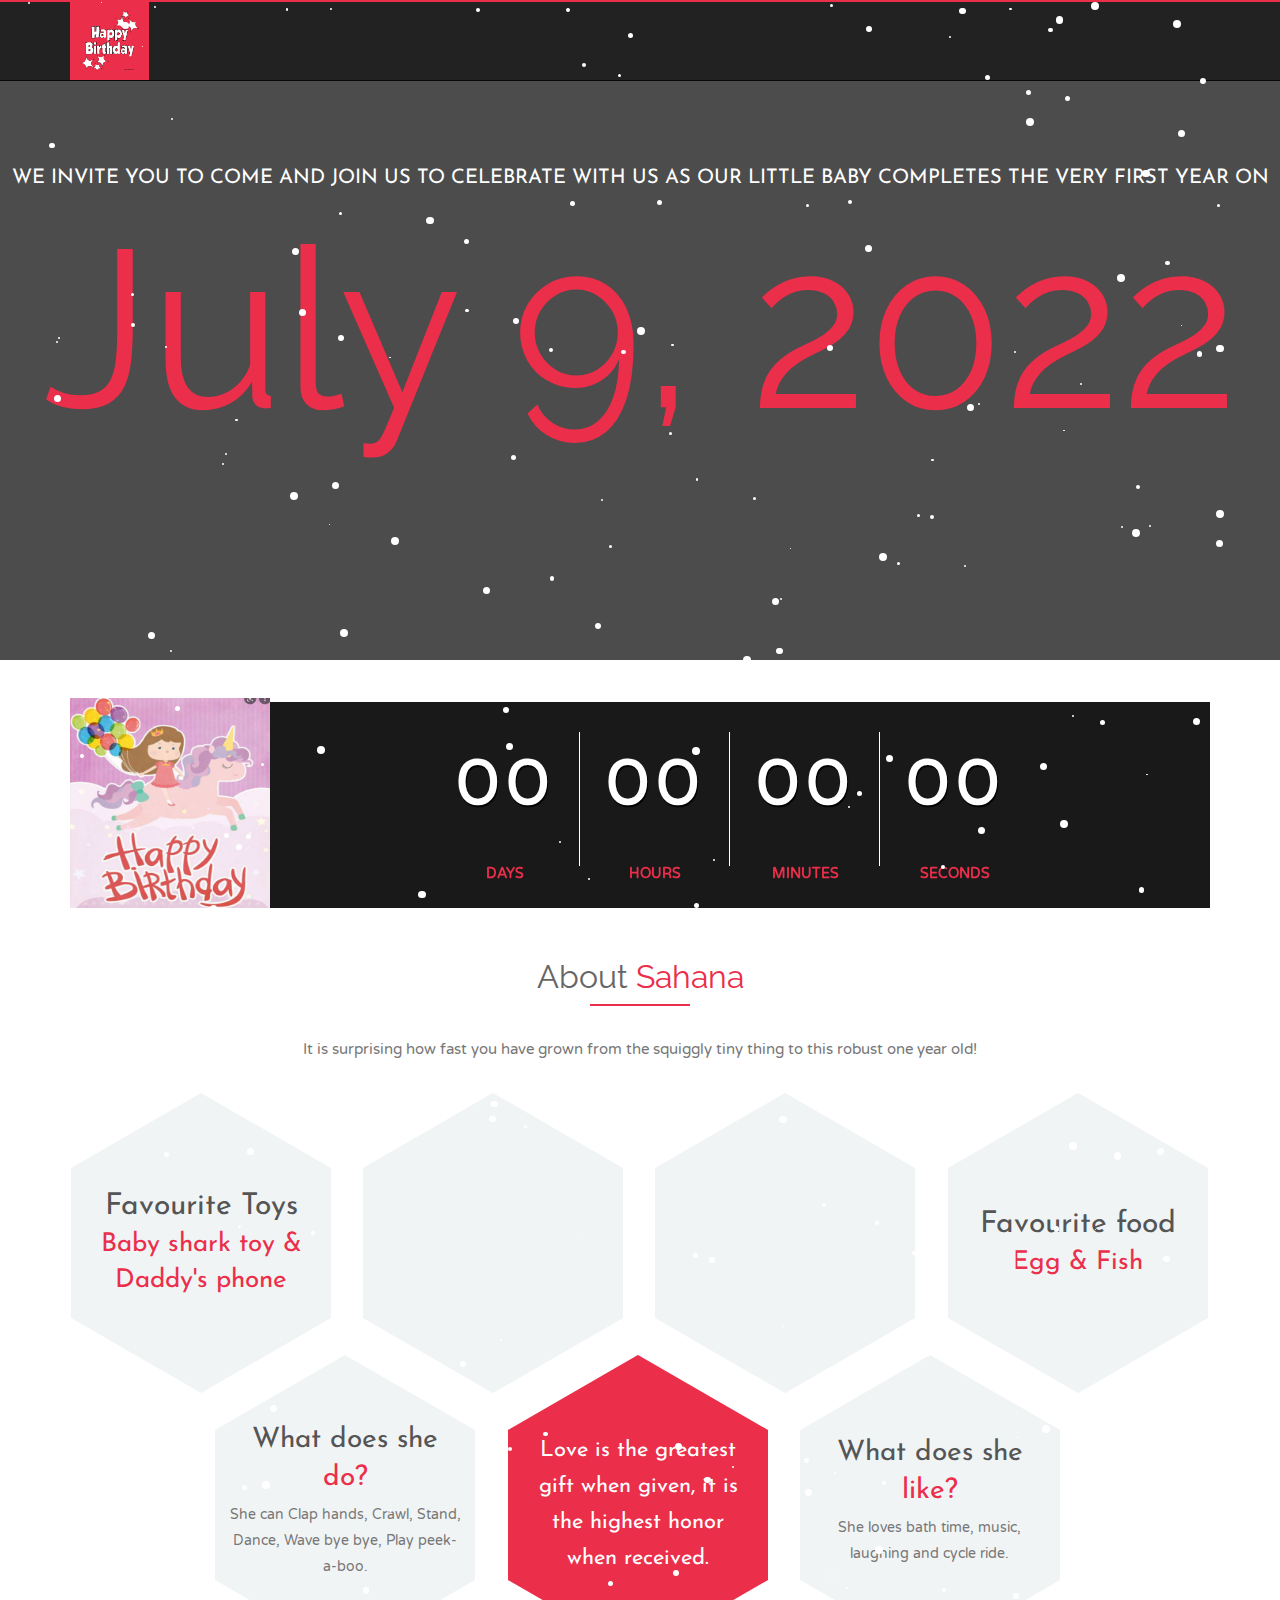
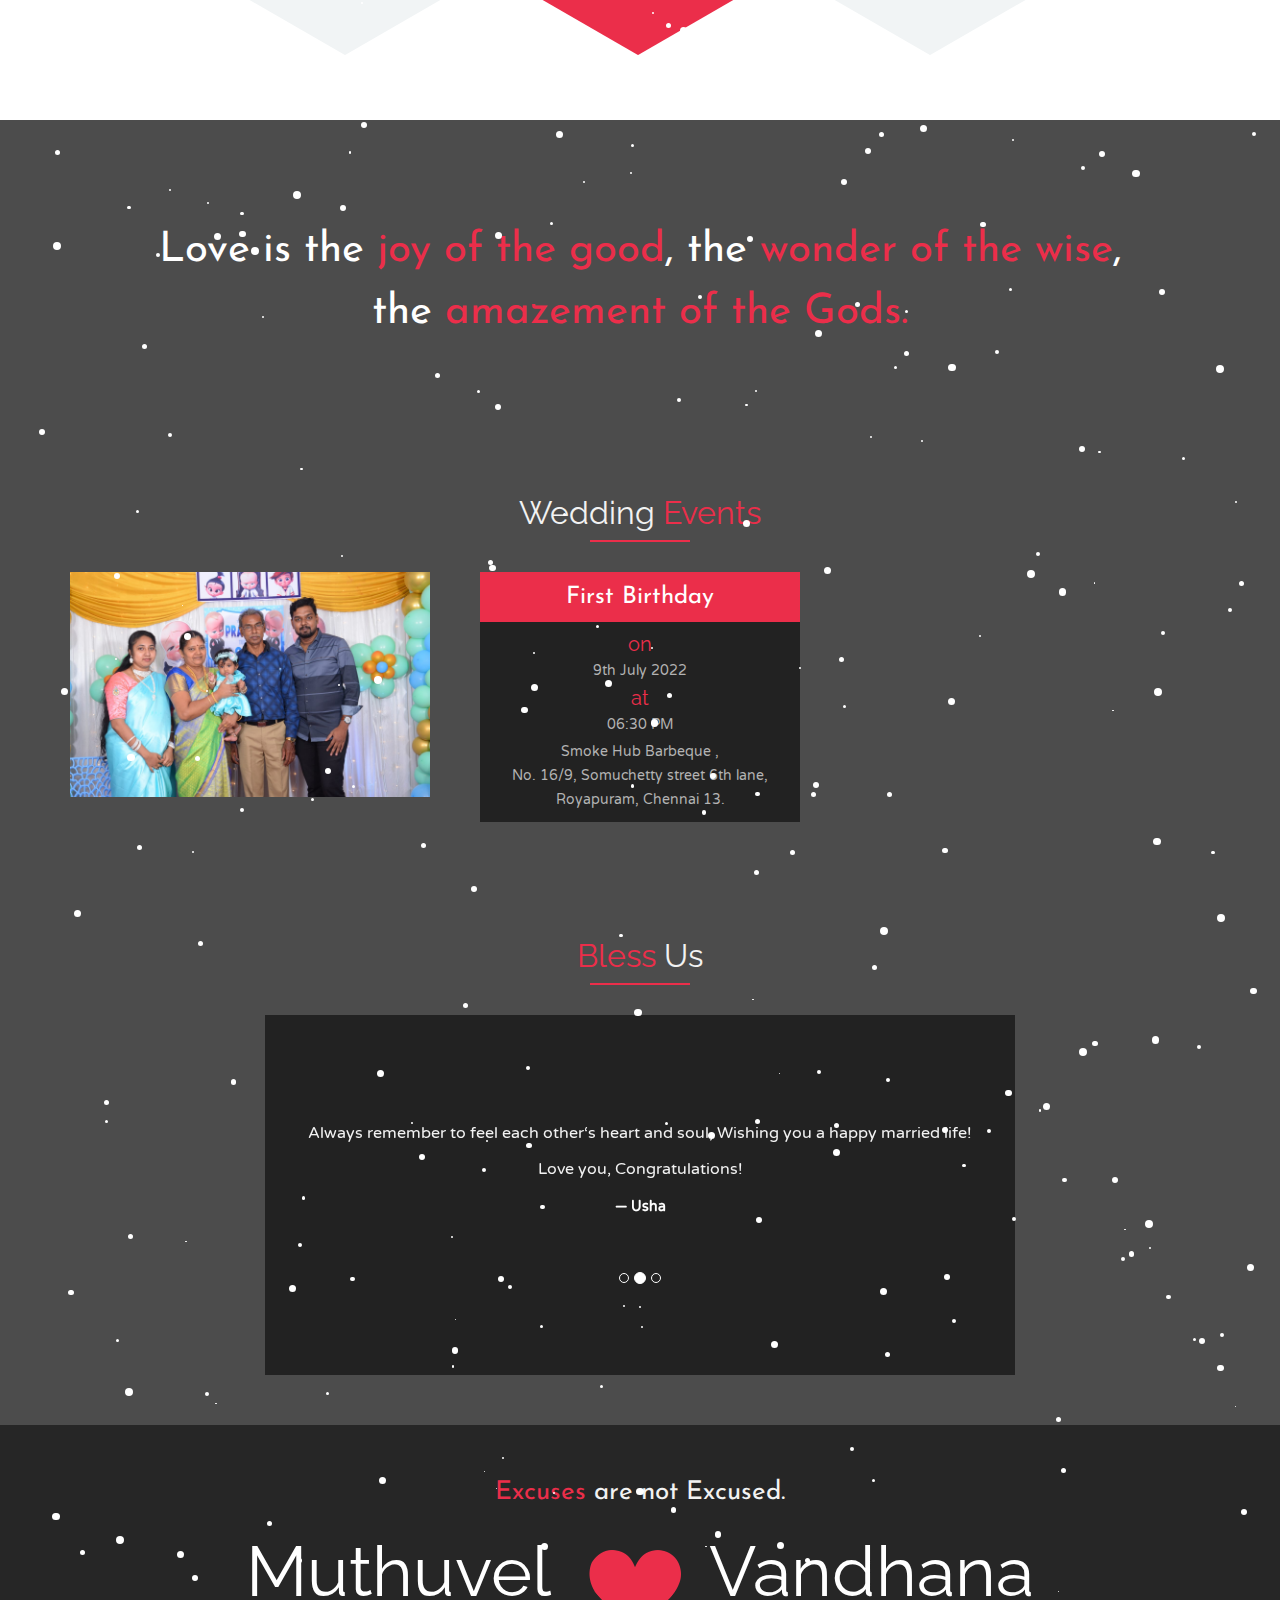
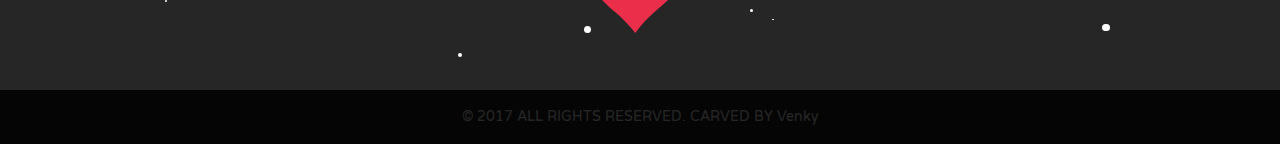
==== commit 6ab19f10: "Update index.html" ====
--- a/index.html
+++ b/index.html
@@ -238,7 +238,7 @@
                     <div class="col-md-4 col-sm-4">
                         <div style="height:225px" class="event-container style-2 animated" data-animate="fadeInUp">
                             <div class="event-image">
-                                <img src="./wedsite/image12.jpg" class="img-responsive" alt="event1">
+                                <img src="./wedsite/18.jpeg" class="img-responsive" alt="event1">
                             </div>
 
                         </div>
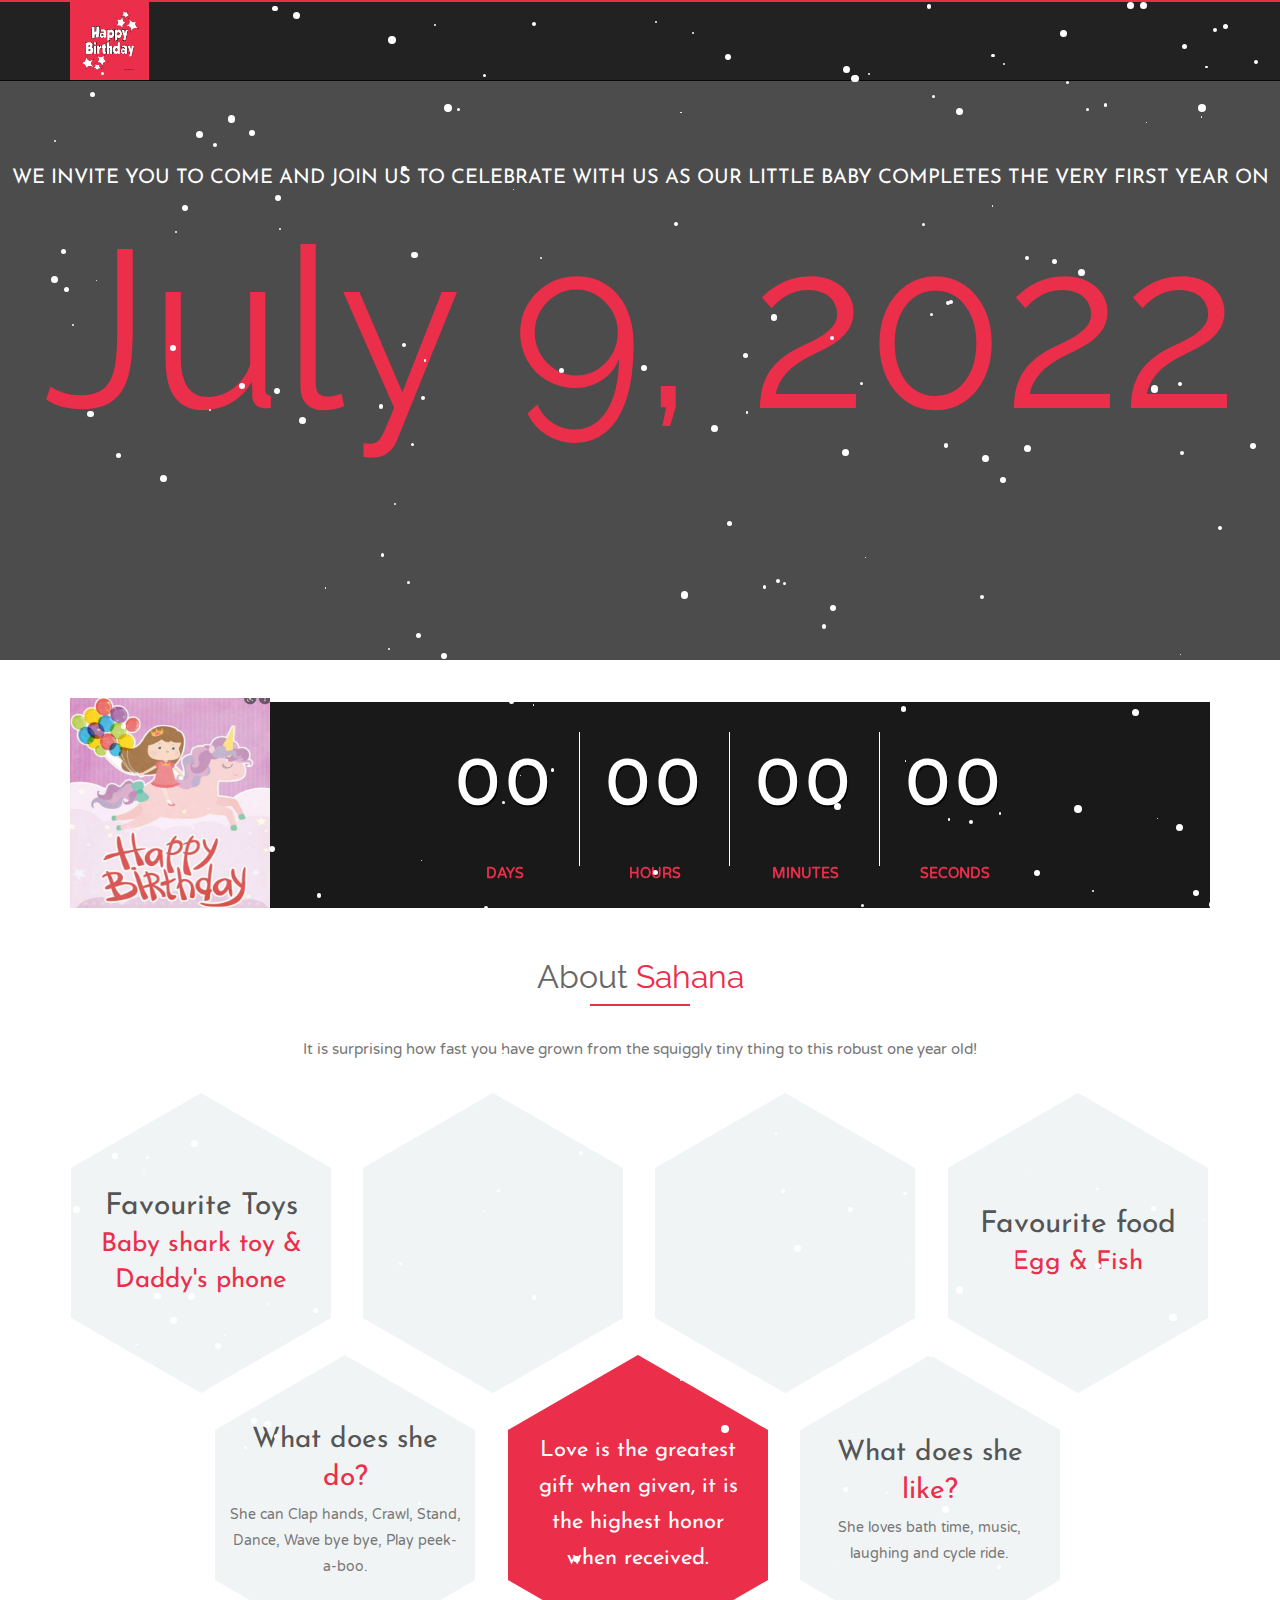
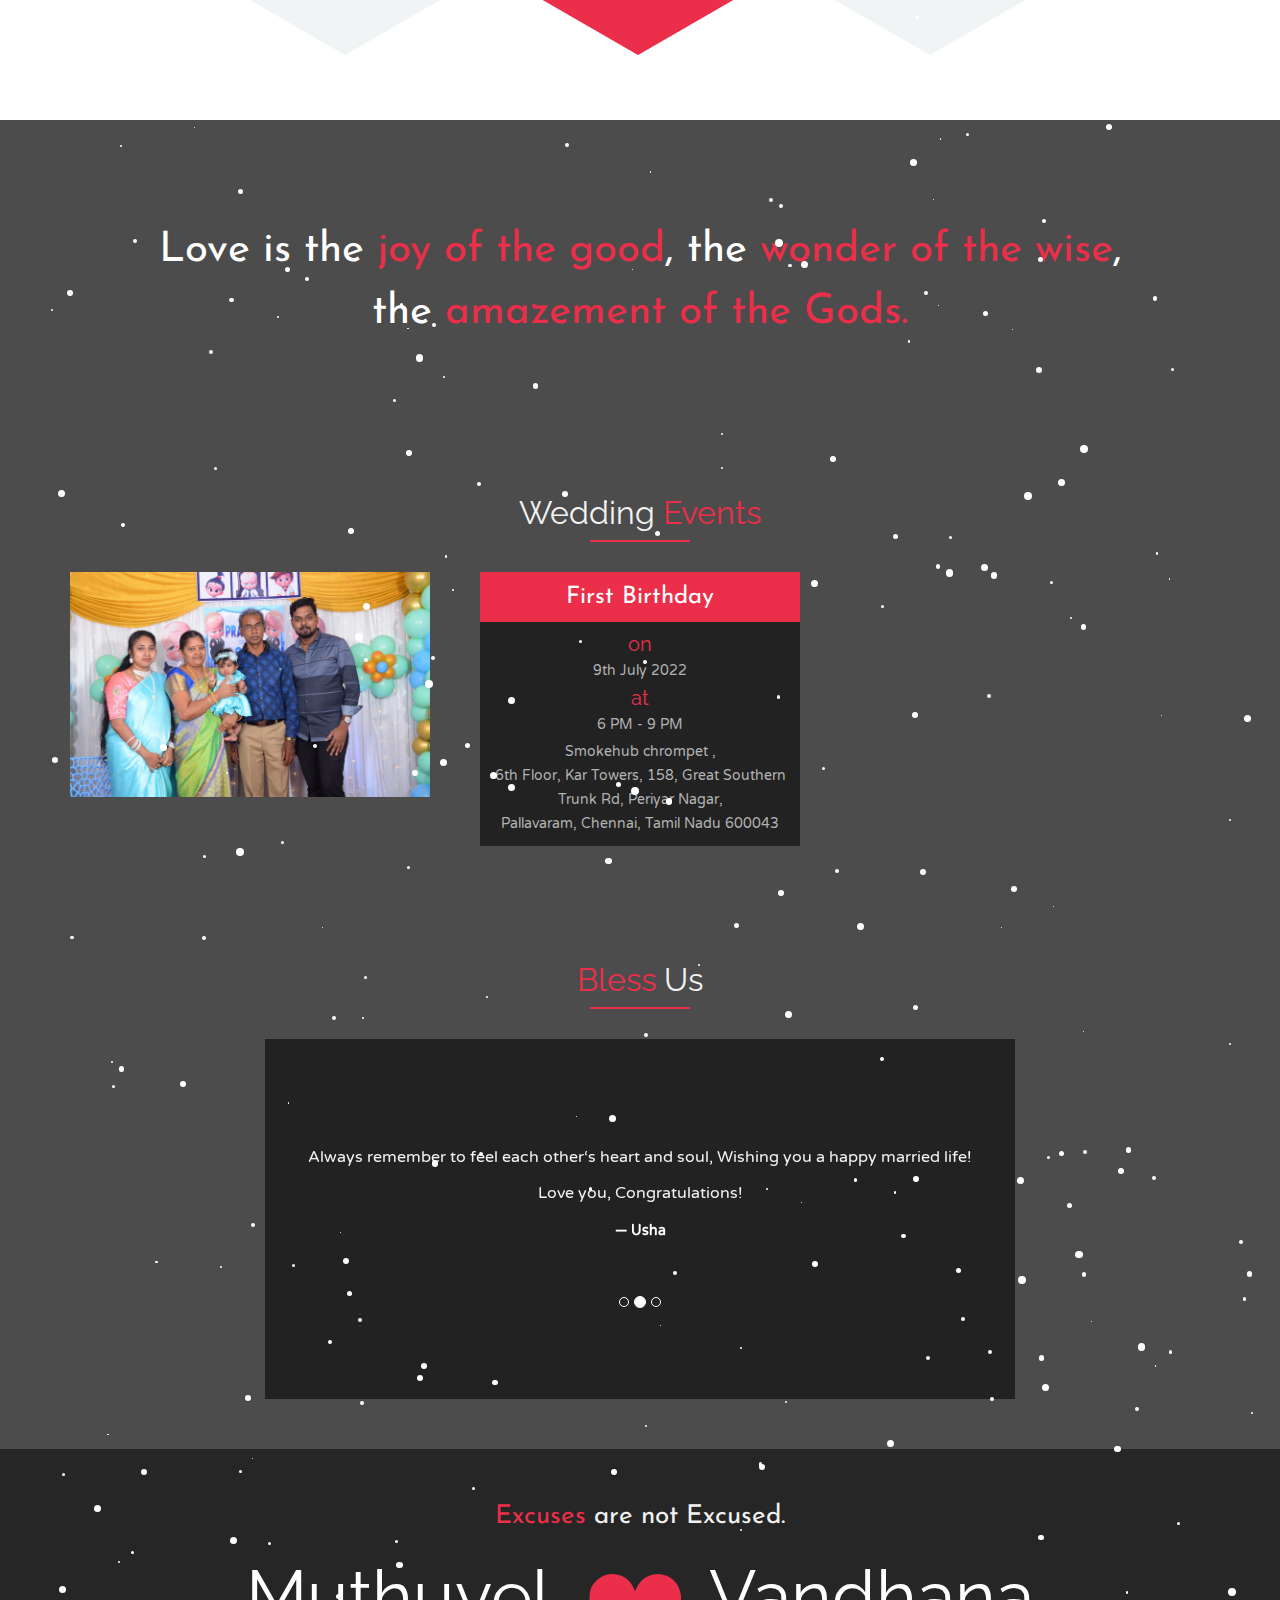
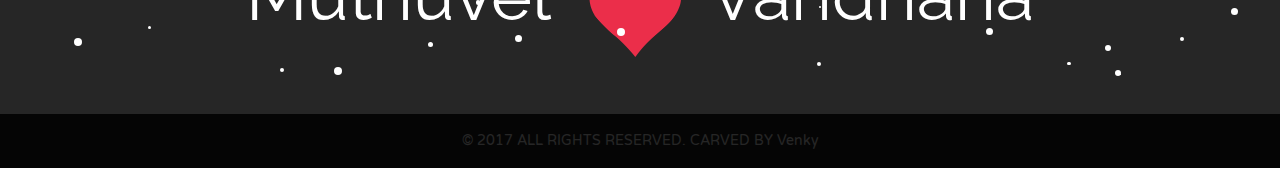
==== commit 2a716552: "Update index.html" ====
--- a/index.html
+++ b/index.html
@@ -252,8 +252,8 @@
                                     <span class="on-at">on</span>
                                     <span class="content">9th July 2022</span>
                                     <span class="on-at">at</span>
-                                    <span class="content">06:30 PM</span>
-                                    <span class="content">Smoke Hub Barbeque , <br>No. 16/9, Somuchetty street 6th lane, <br>Royapuram, Chennai 13.</span>
+                                    <span class="content">6 PM - 9 PM</span>
+                                    <span class="content">Smokehub chrompet , <br>6th Floor, Kar Towers, 158, Great Southern Trunk Rd, Periyar Nagar,<br>Pallavaram, Chennai, Tamil Nadu 600043</span>
                                 </div>
                             </div>
                         </div>
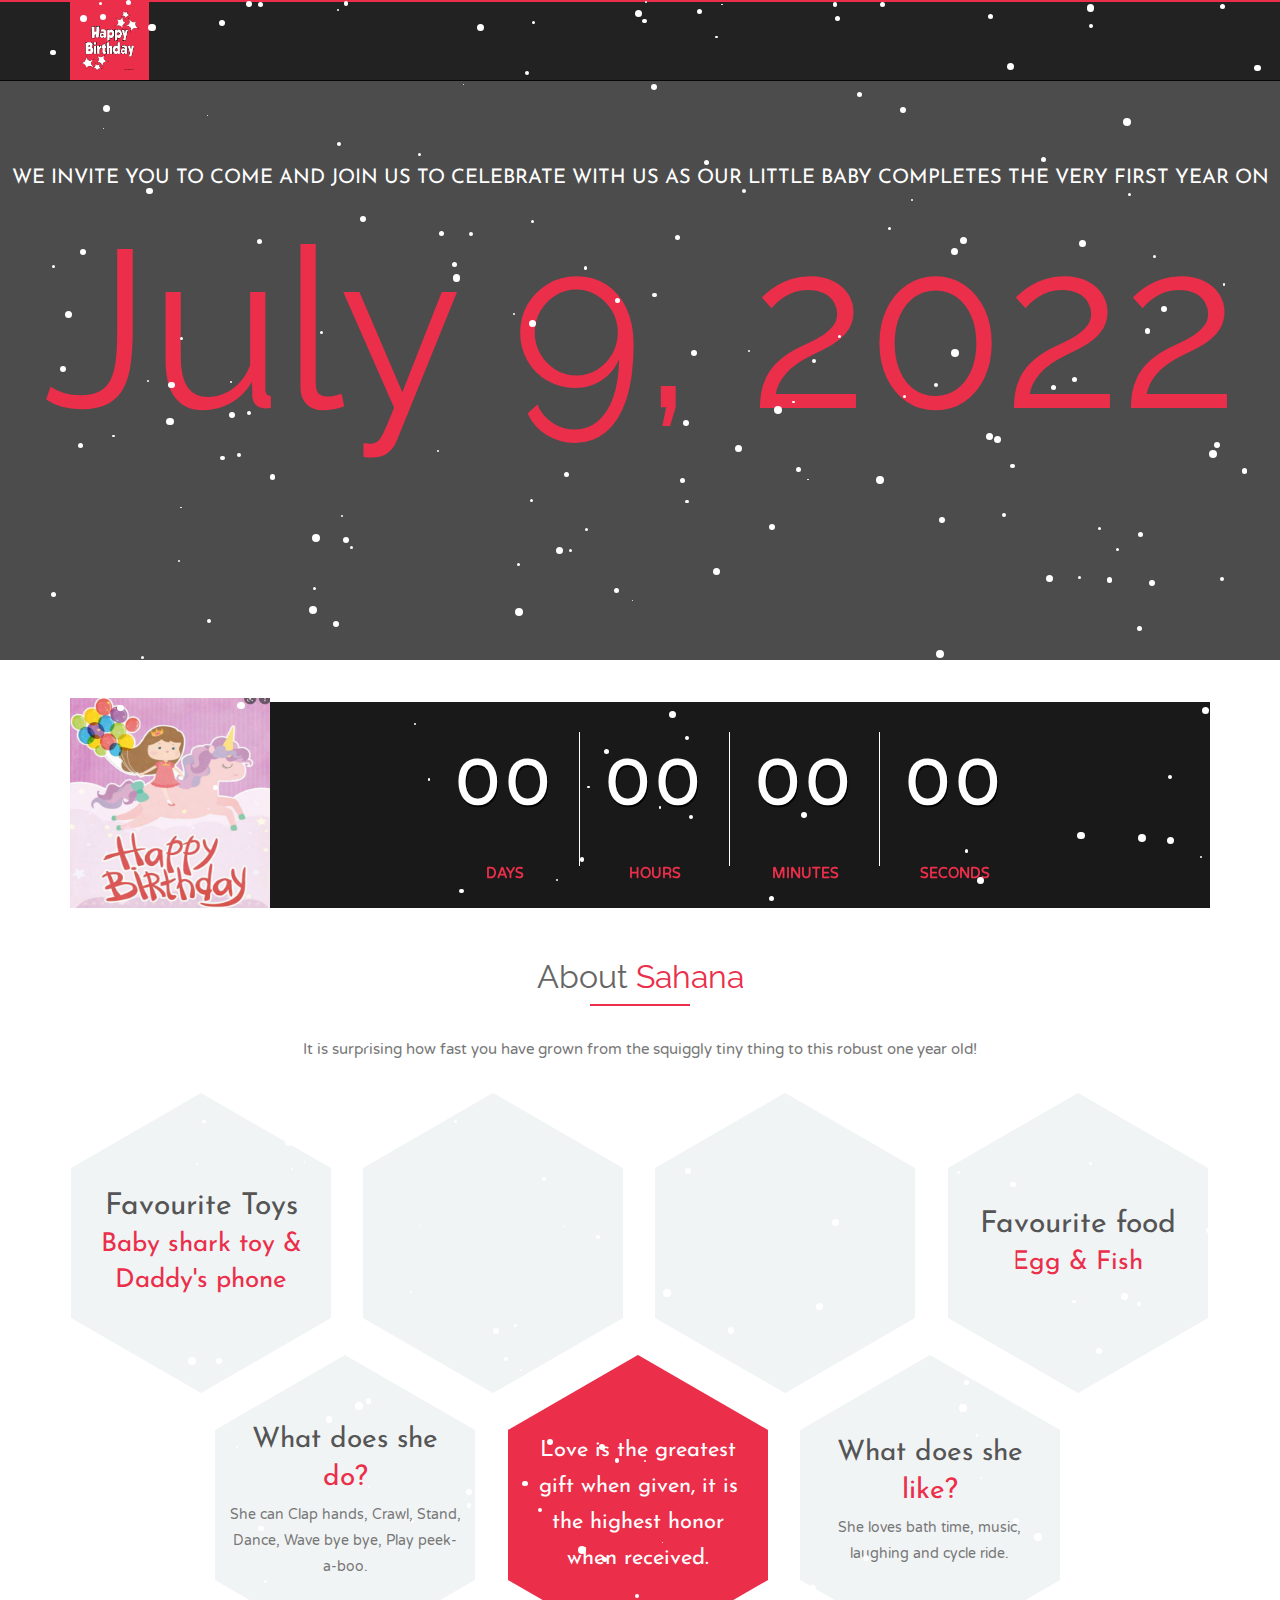
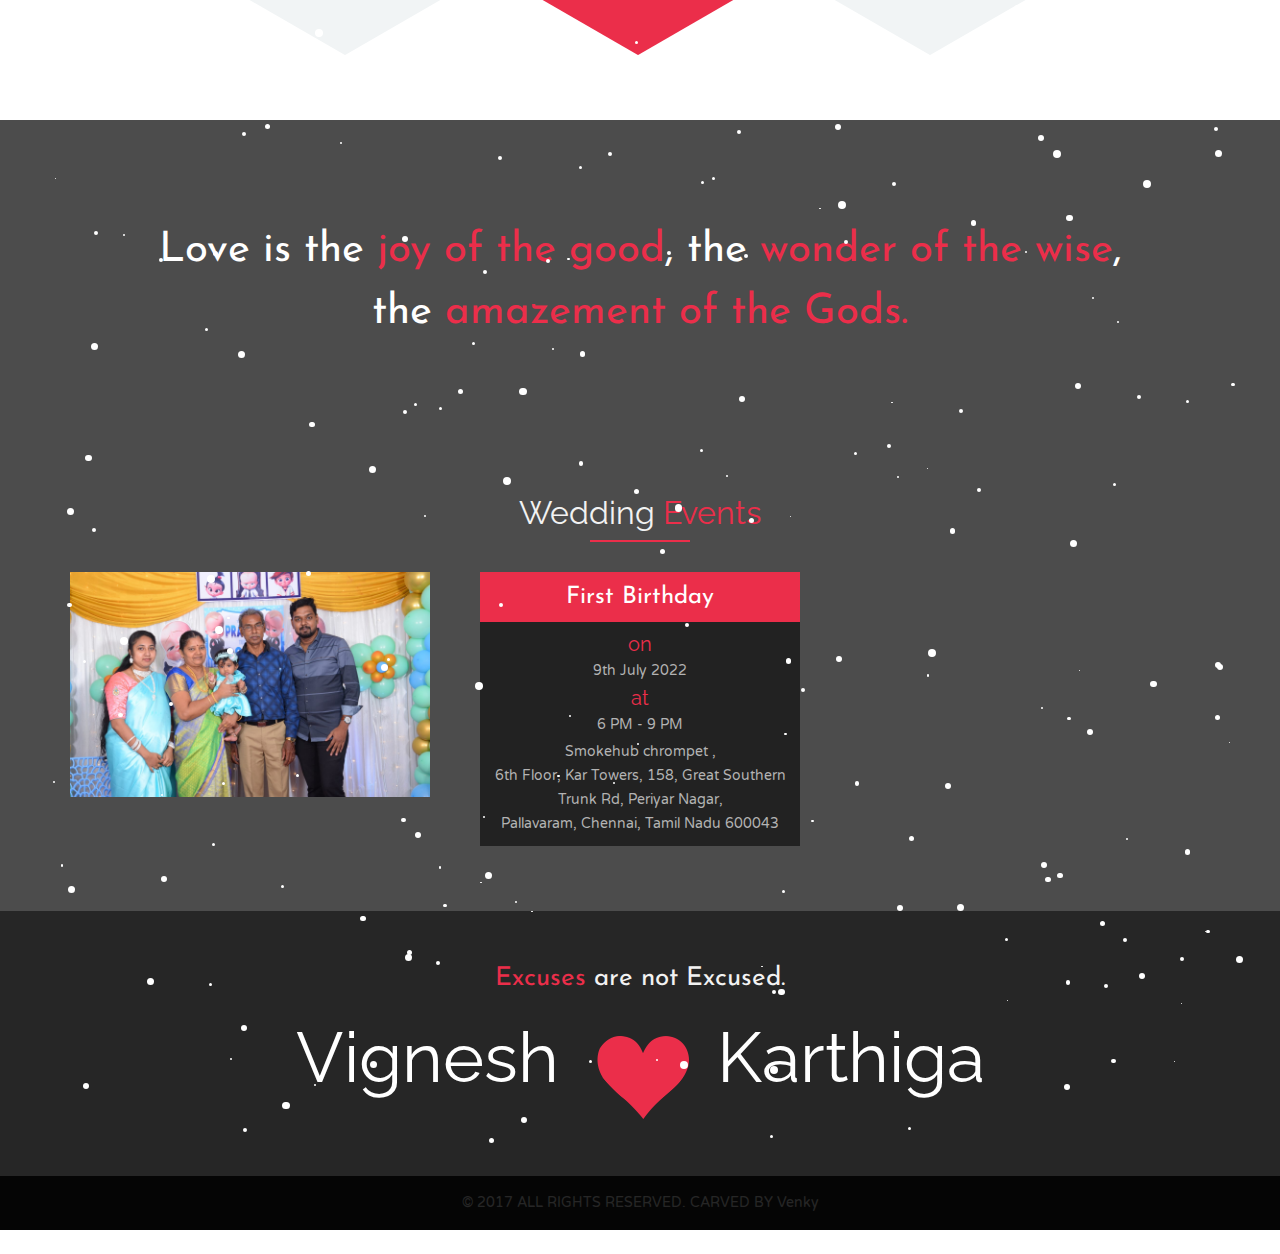
==== commit 15901172: "Update index.html" ====
--- a/index.html
+++ b/index.html
@@ -379,7 +379,7 @@
         </section>
         <!-- ==========  /Gallery Section  ========== -->
         <!-- ==========  Bless us Section  ========== -->
-        <section id="Blessus" class="section-padding blessus animate-box">
+        <section id="Blessus" class="section-padding blessus animate-box" style="display: none;">
             <div class="container">
                 <div class="row">
                     <h3 class="section-title light"><span>Bless</span> Us</h3>
@@ -496,9 +496,9 @@
                     <div class="col-md-12">
                         <div class="footer-names" style="margin-bottom: 50px;">
                             <h4><span>Excuses </span>are not Excused.</h4>
-                            <h2 class="footer-name groom">Muthuvel</h2>
+                            <h2 class="footer-name groom">Vignesh</h2>
                             <img src="./wedsite/heart-icon.png" class="footer-heart" alt="footer Heart">
-                            <h2 class="footer-name bride">Vandhana</h2>
+                            <h2 class="footer-name bride">Karthiga</h2>
                         </div>
                     </div>
                 </div>
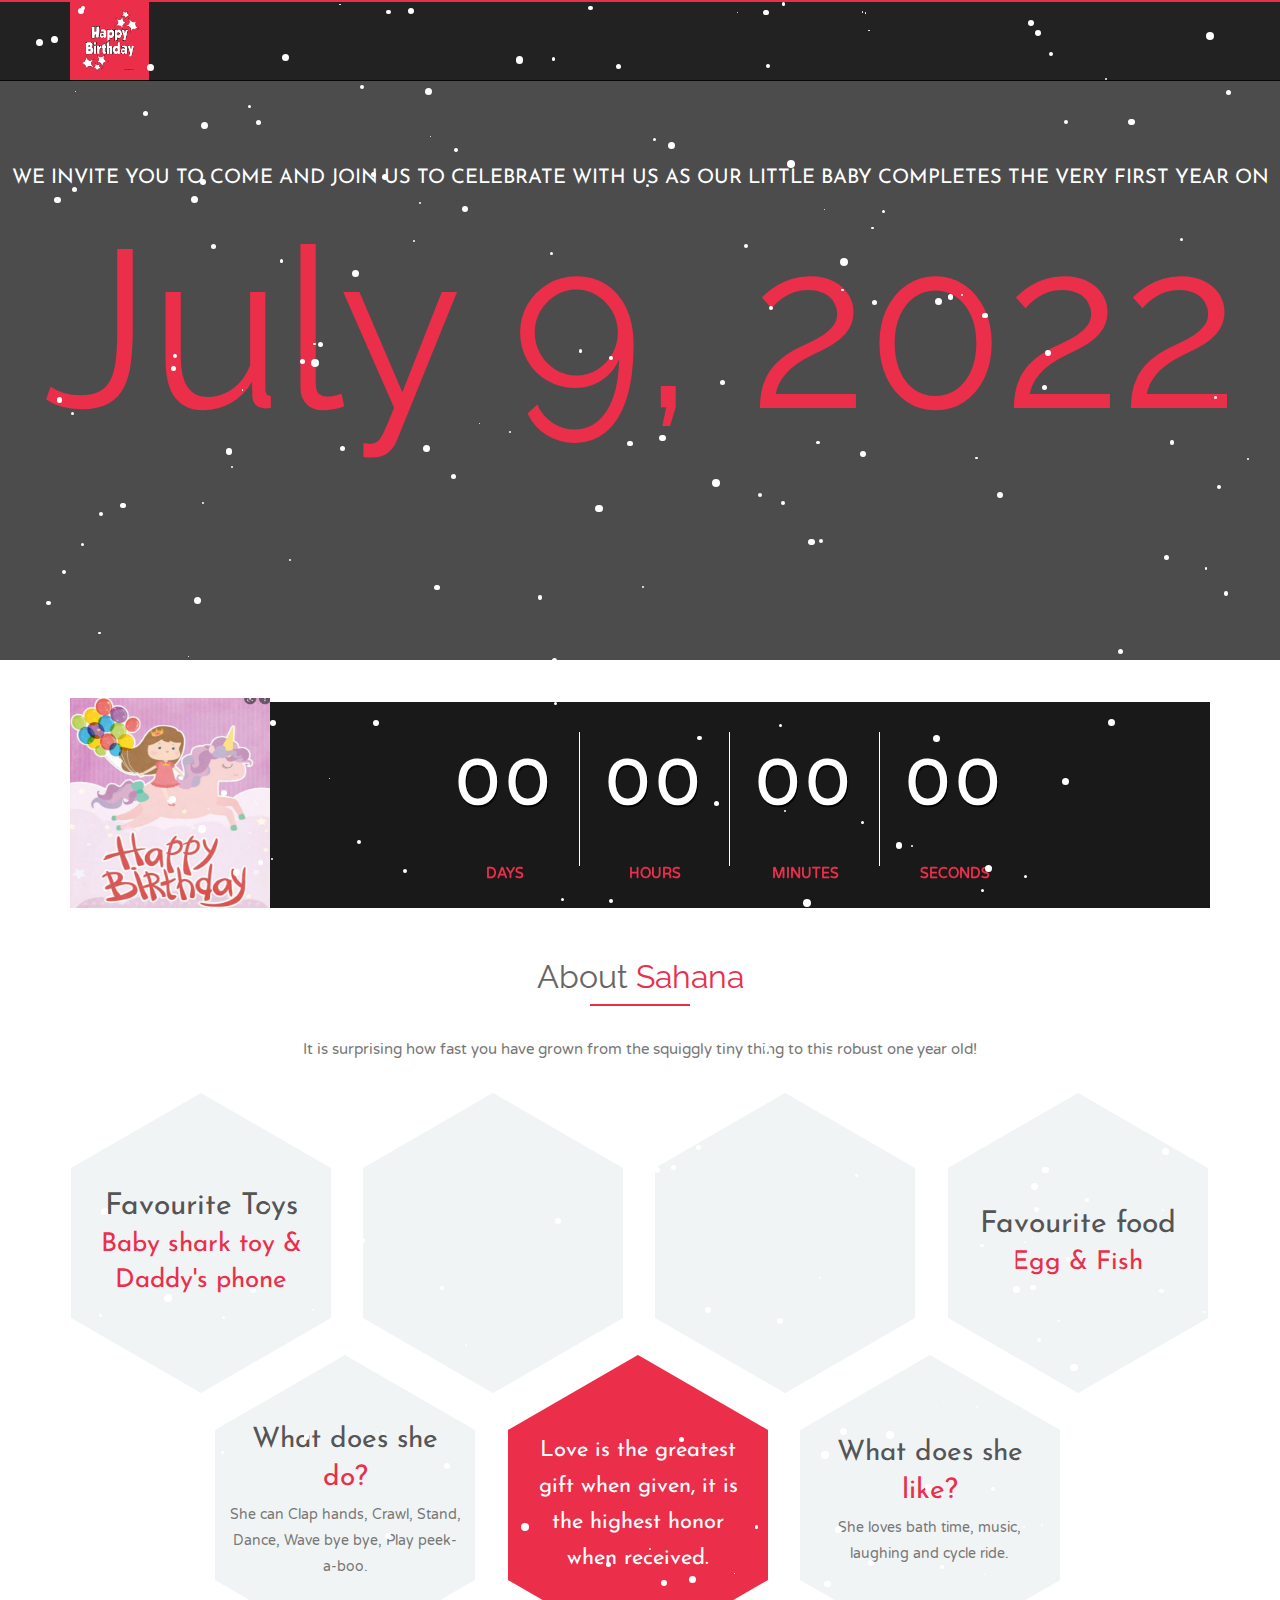
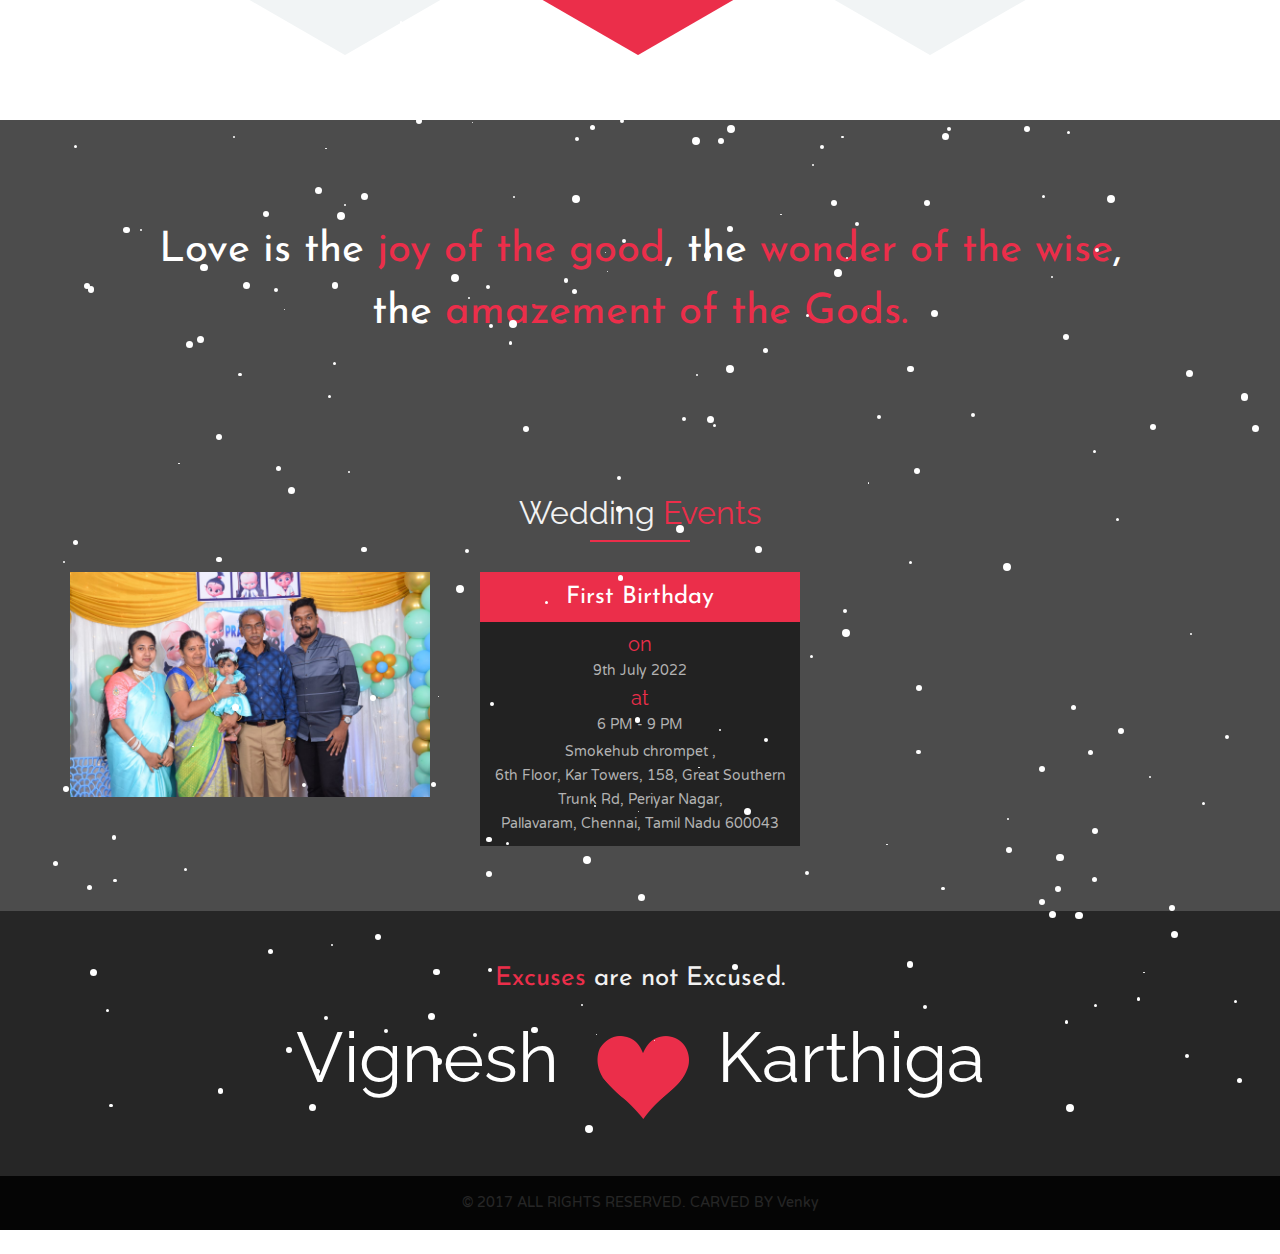
==== commit c099f9e3: "Update index.html" ====
--- a/index.html
+++ b/index.html
@@ -736,7 +736,7 @@
 
 function myMap() {
 
-    var uluru = {lat: 13.112518, lng: 80.290338 };
+    var uluru = {lat: 12.9631273, lng: 80.1460437 };
     var mapOptions = {
         center: uluru,
         zoom: 17,
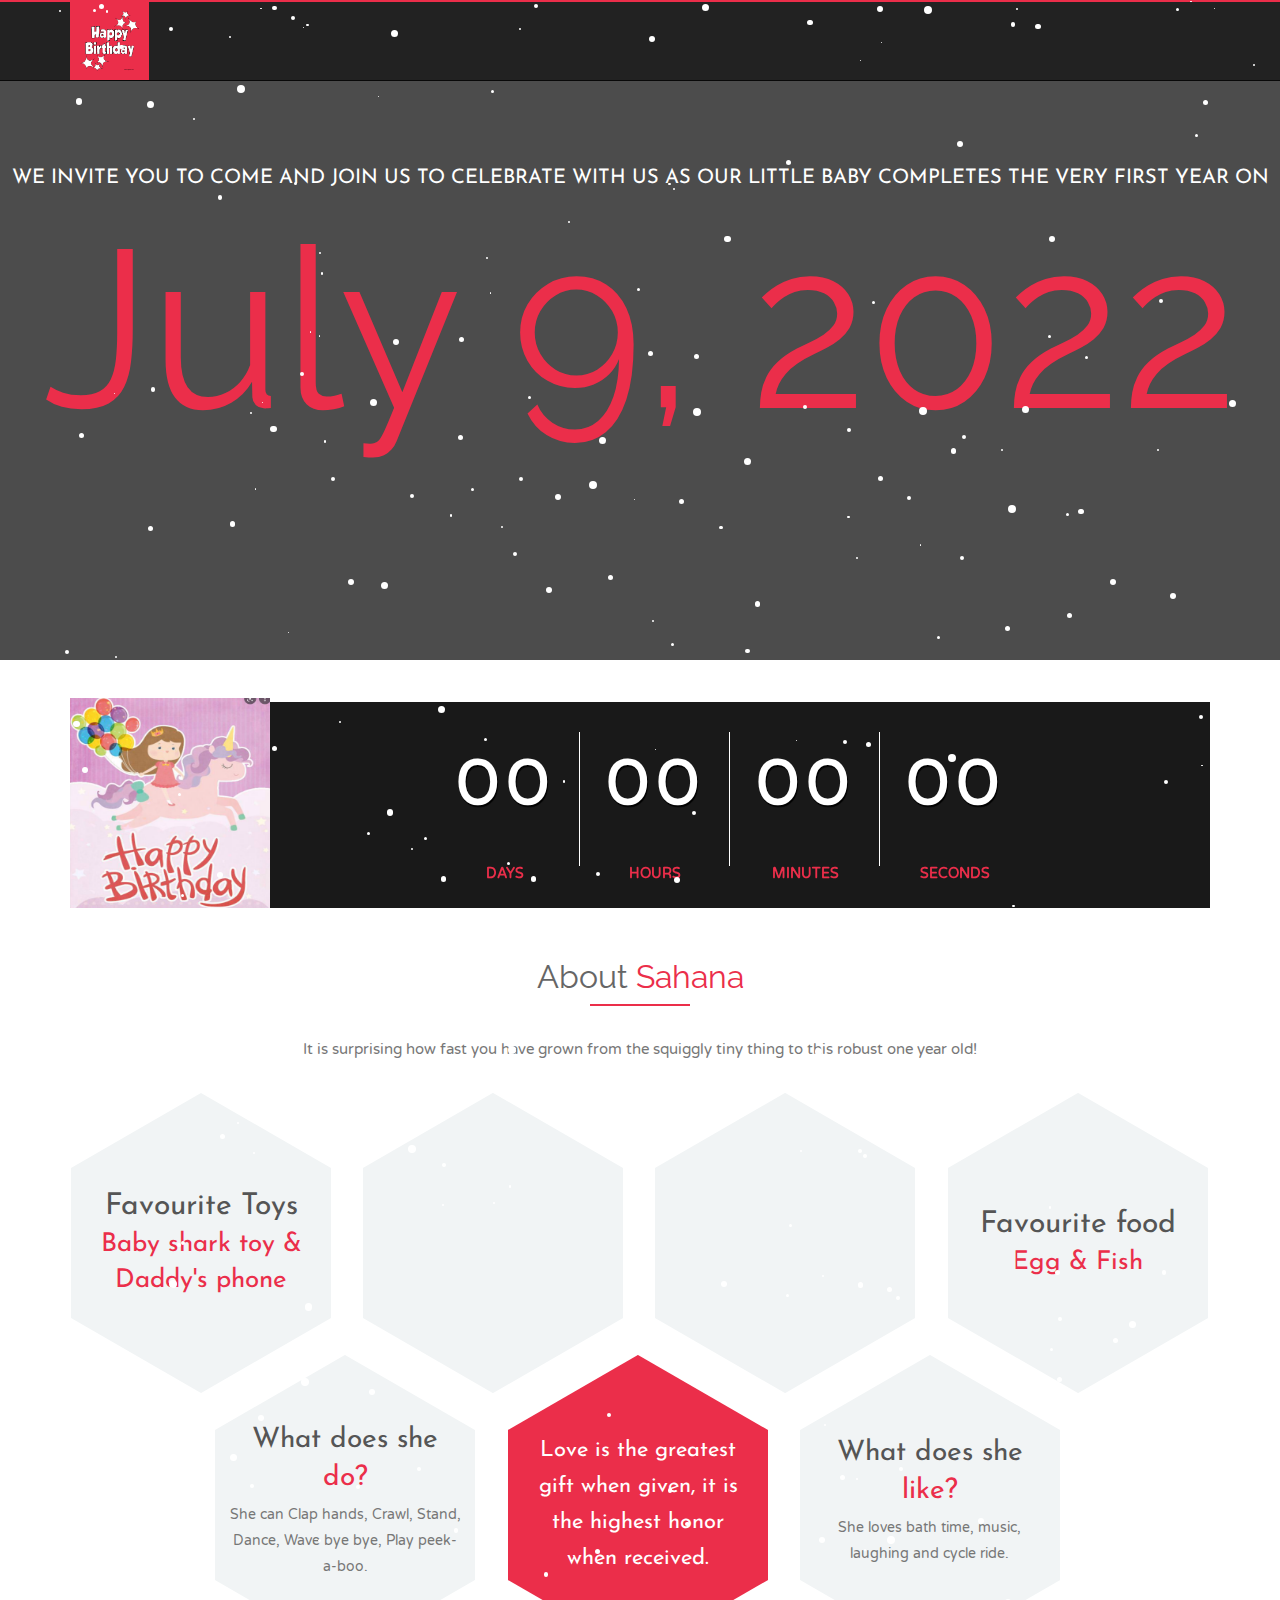
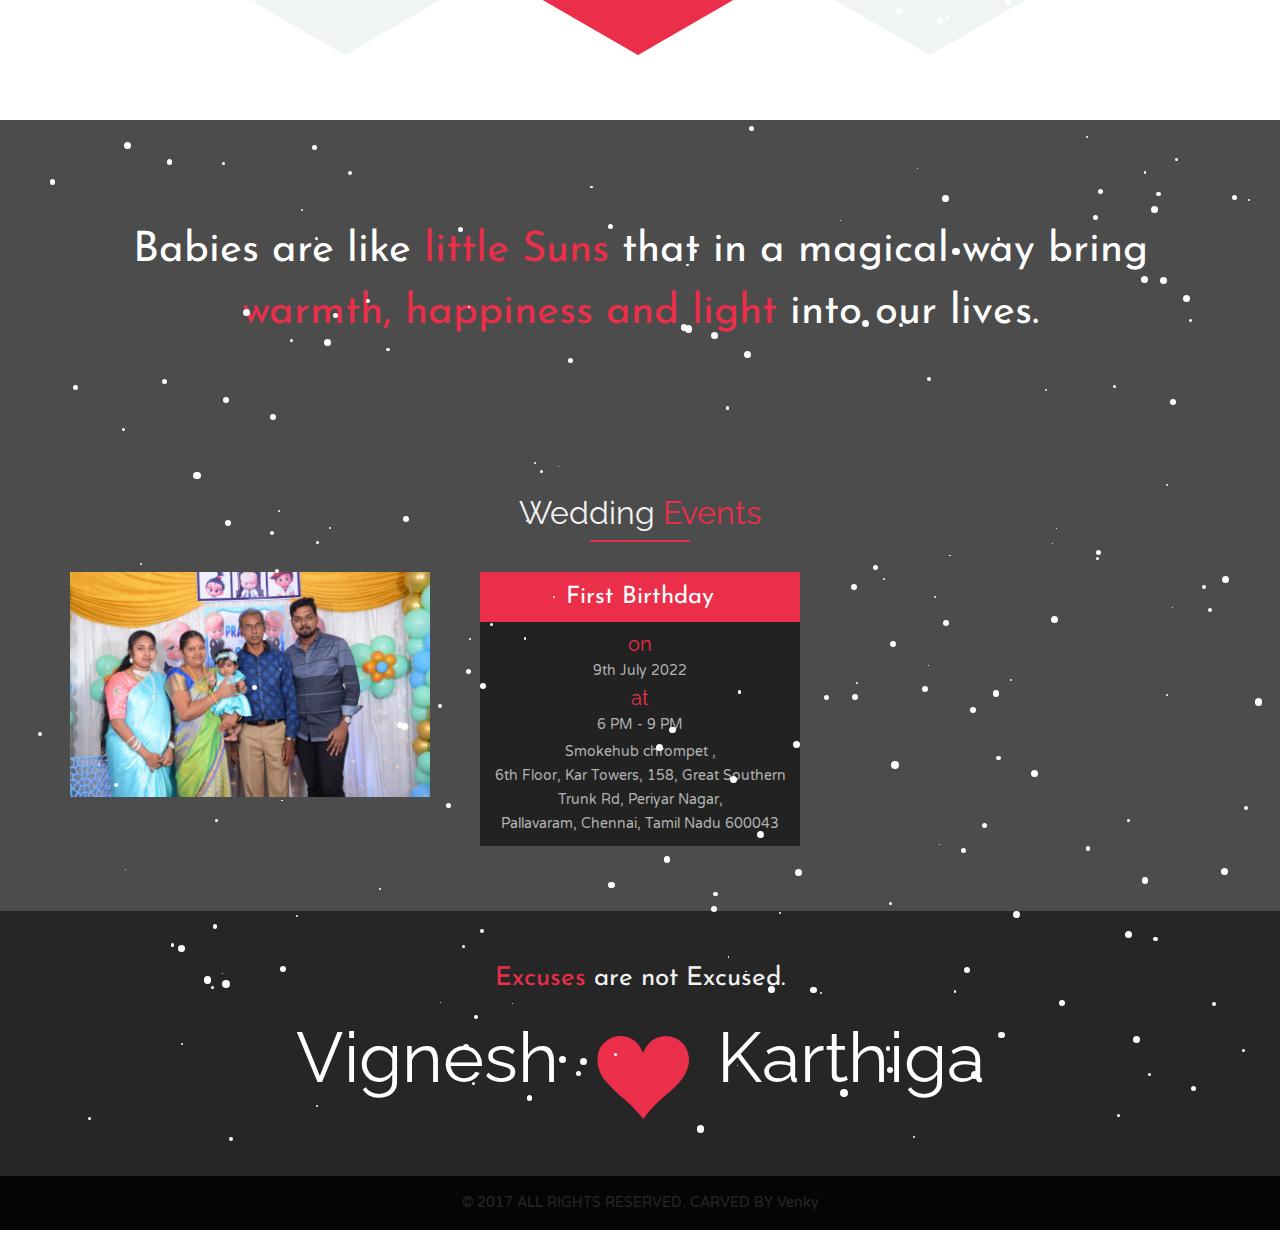
==== commit 5e540d05: "Update index.html" ====
--- a/index.html
+++ b/index.html
@@ -187,7 +187,7 @@
         <!-- ==========  Parallax Section  ========== -->
         <section>
             <div class="parallax-section">
-              <h2> Love is the <span>joy of the good</span>, the <span>wonder of the wise</span>, the <span>amazement of the Gods.</span></h2>
+              <h2>Babies are like <span>little Suns</span> that in a magical way bring <span>warmth, happiness and light</span> into our lives.</h2>
             </div>
         </section>
         <!-- ==========  /Parallax Section  ========== -->
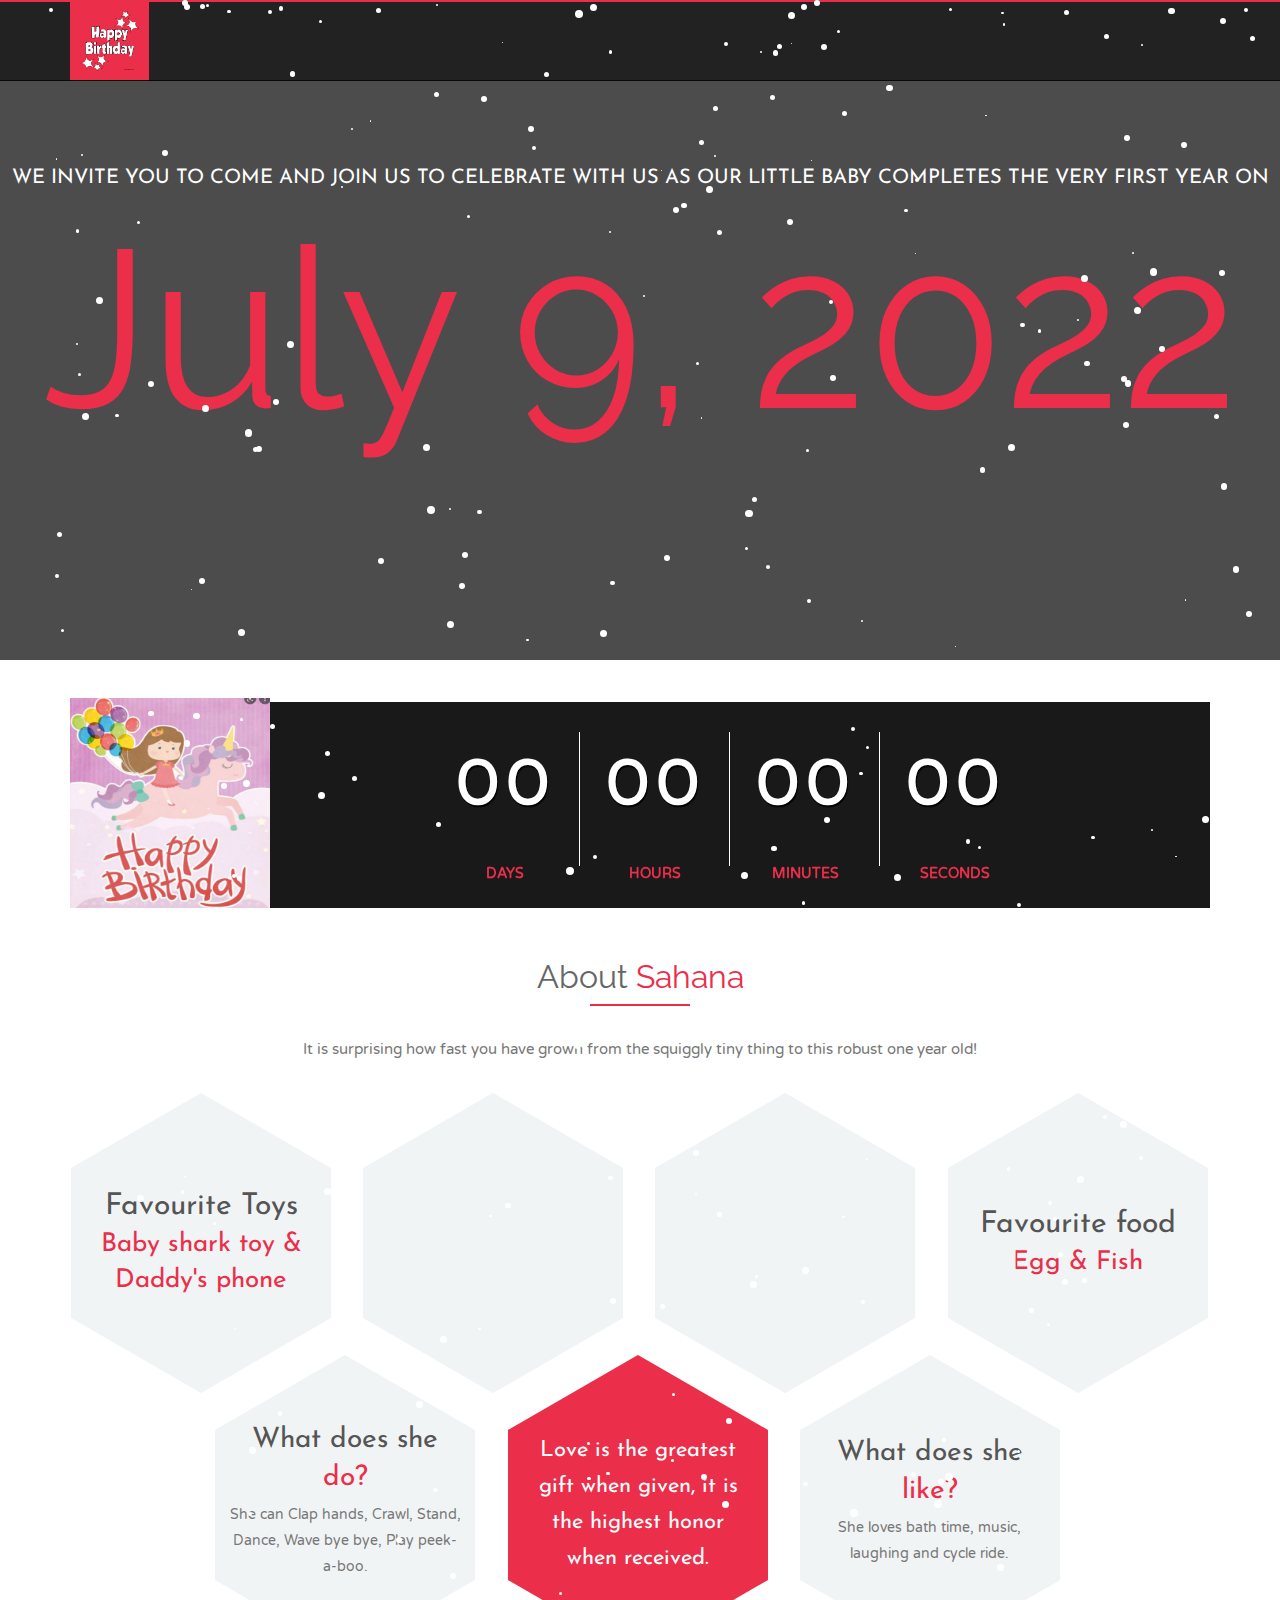
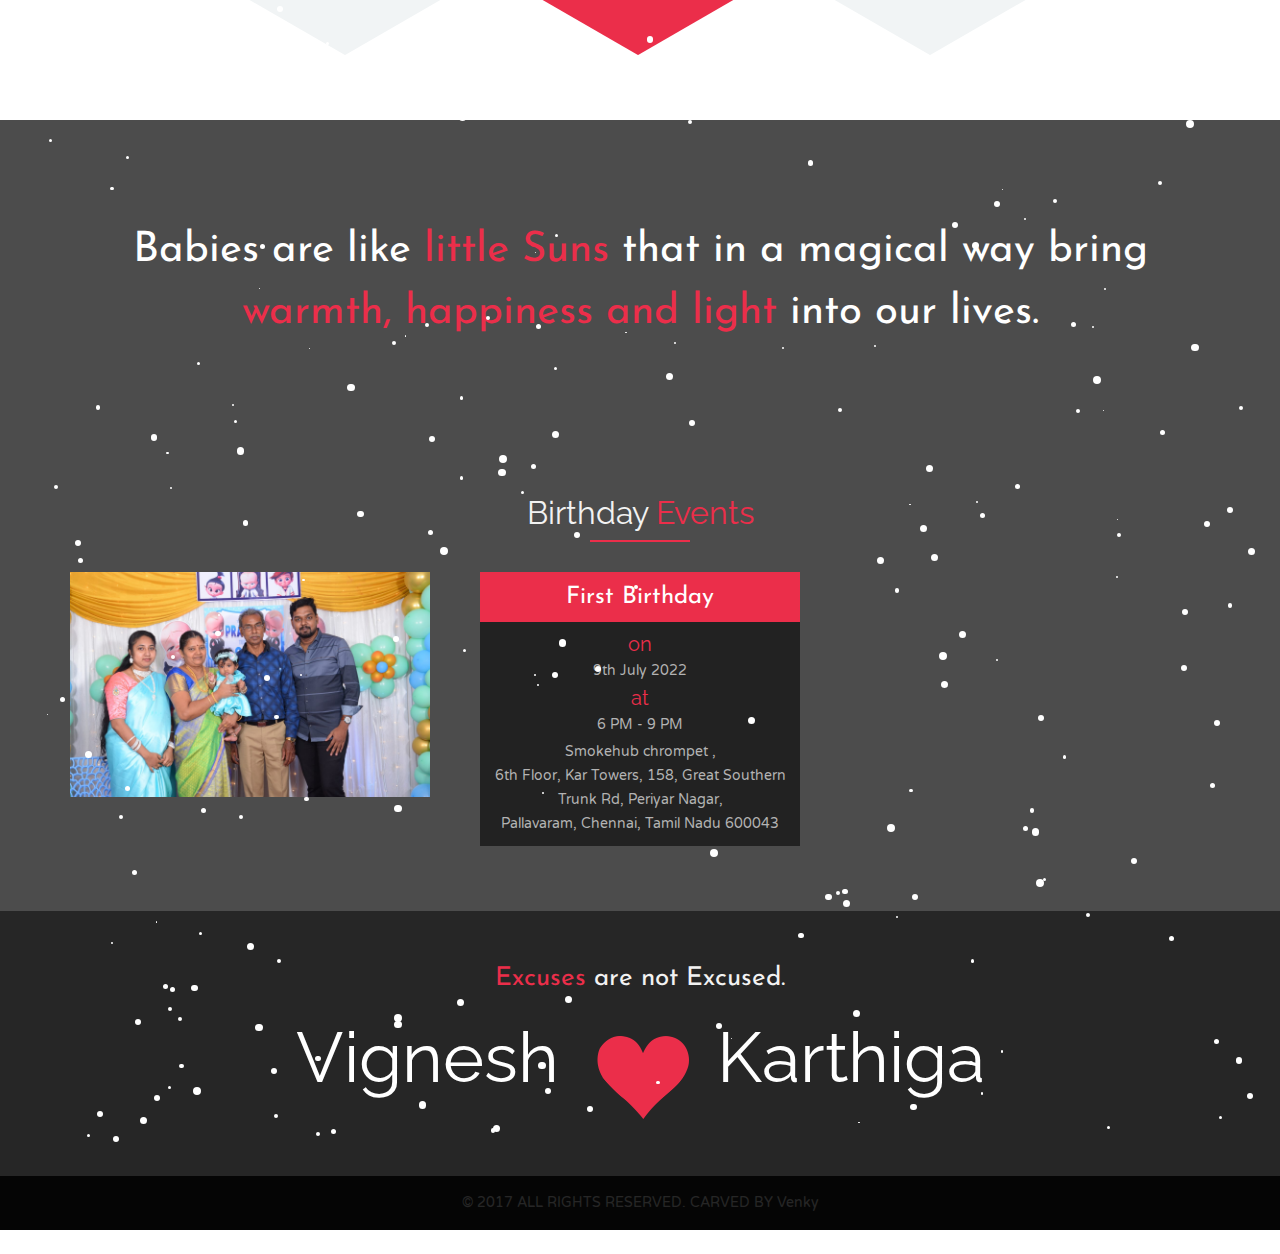
==== commit 930cc983: "Update index.html" ====
--- a/index.html
+++ b/index.html
@@ -233,7 +233,7 @@
         <!-- ==========  Event Section  ========== -->
         <section id="Events" class="section-padding animate-box">
             <div class="container">
-                <h3 class="section-title light">Wedding <span>Events</span></h3>
+                <h3 class="section-title light">Birthday <span>Events</span></h3>
                 <div class="row">
                     <div class="col-md-4 col-sm-4">
                         <div style="height:225px" class="event-container style-2 animated" data-animate="fadeInUp">
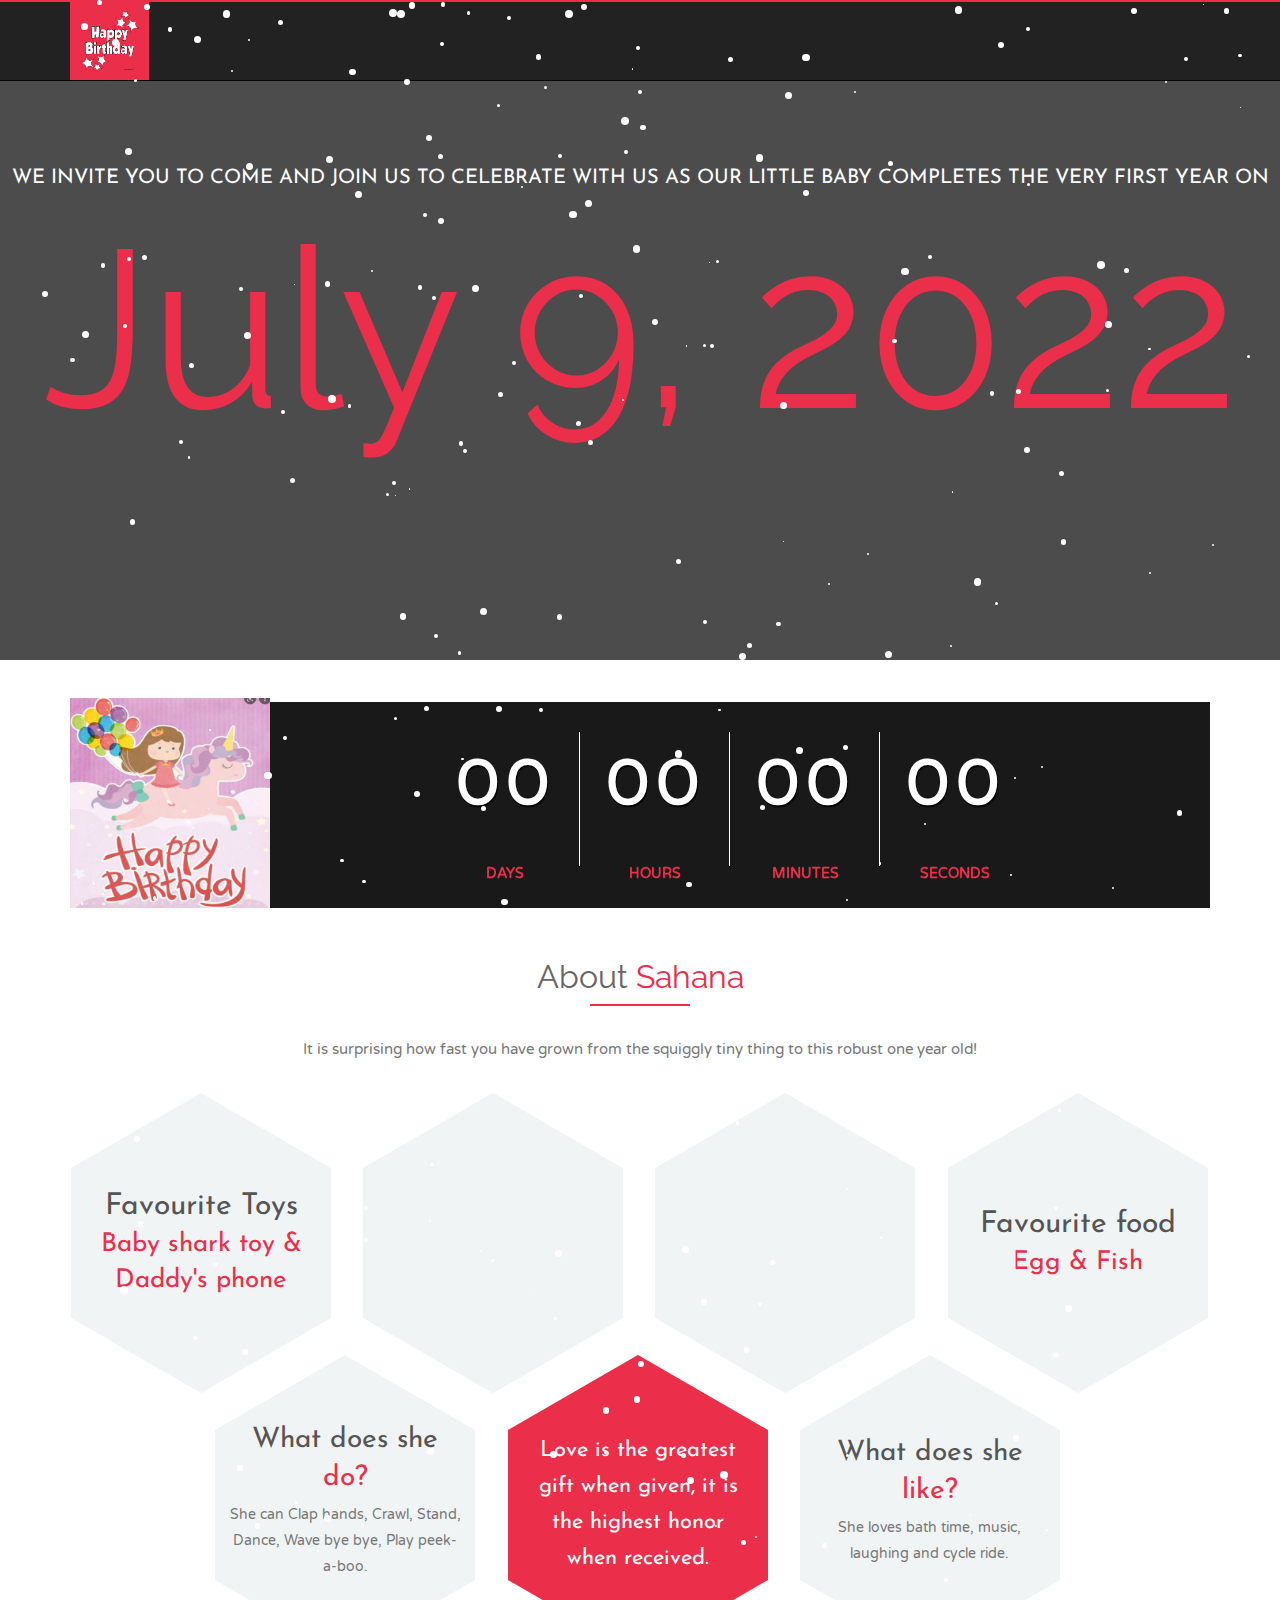
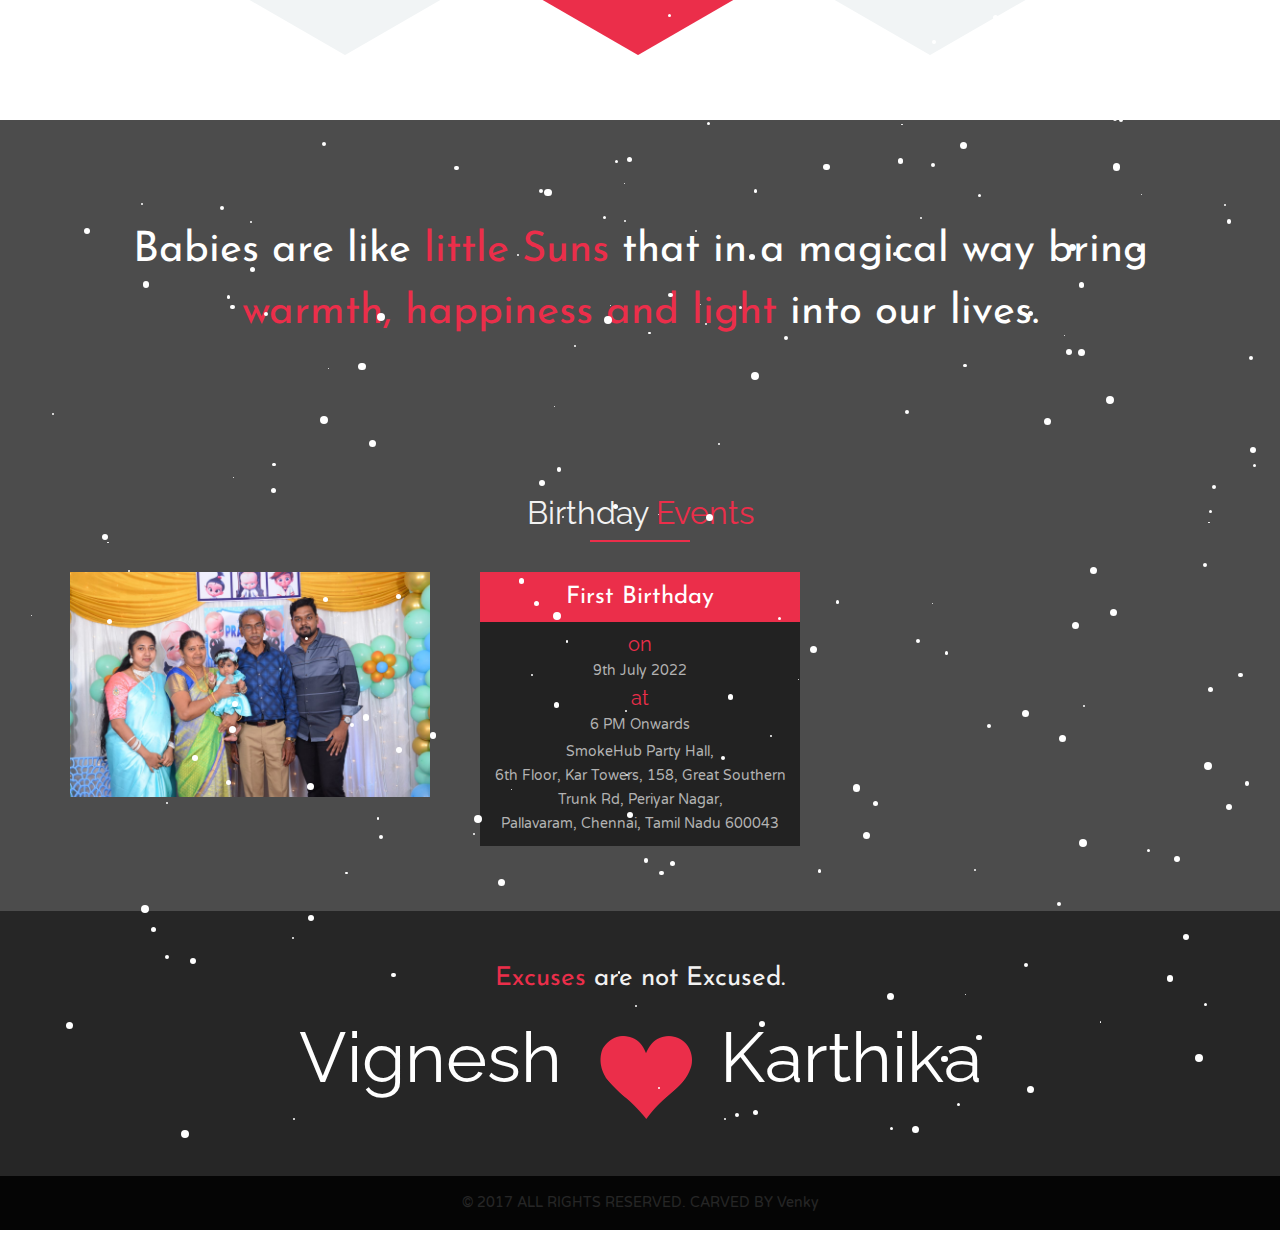
==== commit 6dab0761: "Update index.html" ====
--- a/index.html
+++ b/index.html
@@ -252,8 +252,8 @@
                                     <span class="on-at">on</span>
                                     <span class="content">9th July 2022</span>
                                     <span class="on-at">at</span>
-                                    <span class="content">6 PM - 9 PM</span>
-                                    <span class="content">Smokehub chrompet , <br>6th Floor, Kar Towers, 158, Great Southern Trunk Rd, Periyar Nagar,<br>Pallavaram, Chennai, Tamil Nadu 600043</span>
+                                    <span class="content">6 PM Onwards</span>
+                                    <span class="content">SmokeHub Party Hall, <br>6th Floor, Kar Towers, 158, Great Southern Trunk Rd, Periyar Nagar,<br>Pallavaram, Chennai, Tamil Nadu 600043</span>
                                 </div>
                             </div>
                         </div>
@@ -498,7 +498,7 @@
                             <h4><span>Excuses </span>are not Excused.</h4>
                             <h2 class="footer-name groom">Vignesh</h2>
                             <img src="./wedsite/heart-icon.png" class="footer-heart" alt="footer Heart">
-                            <h2 class="footer-name bride">Karthiga</h2>
+                            <h2 class="footer-name bride">Karthika</h2>
                         </div>
                     </div>
                 </div>
